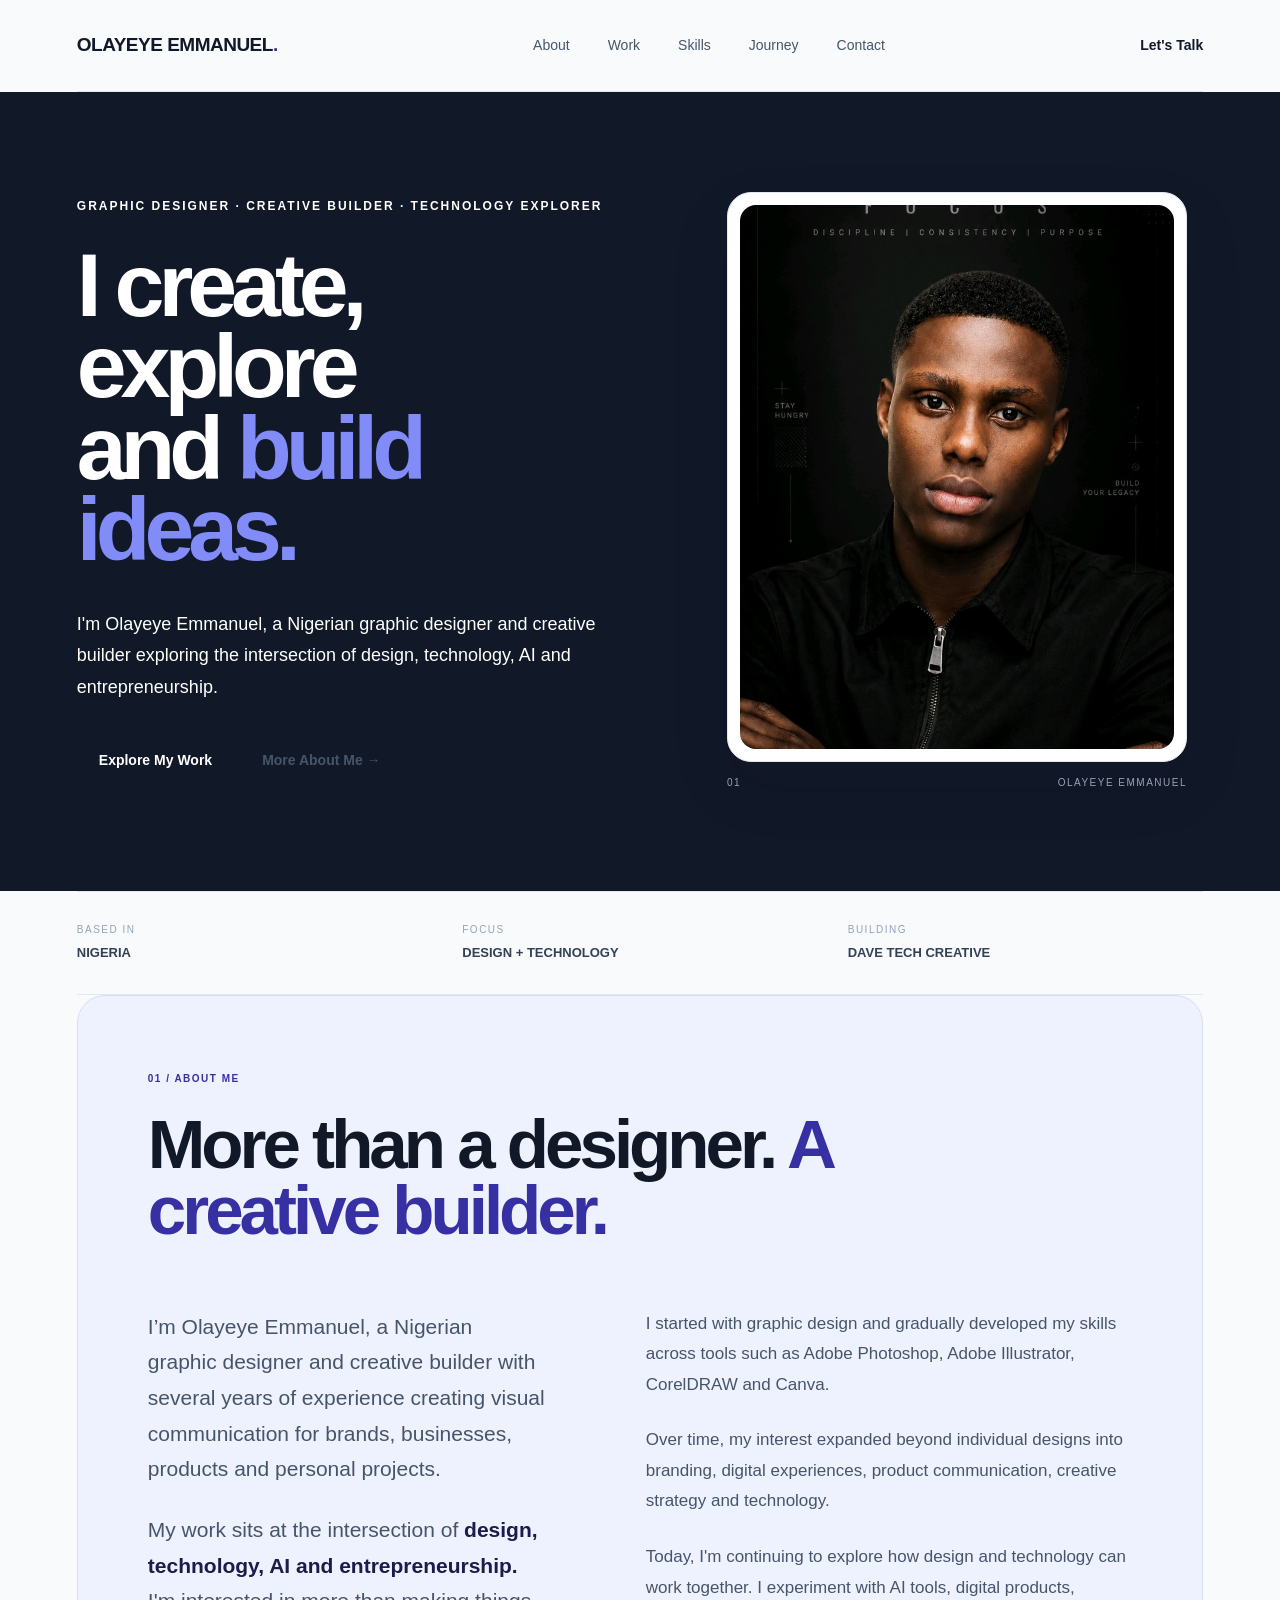
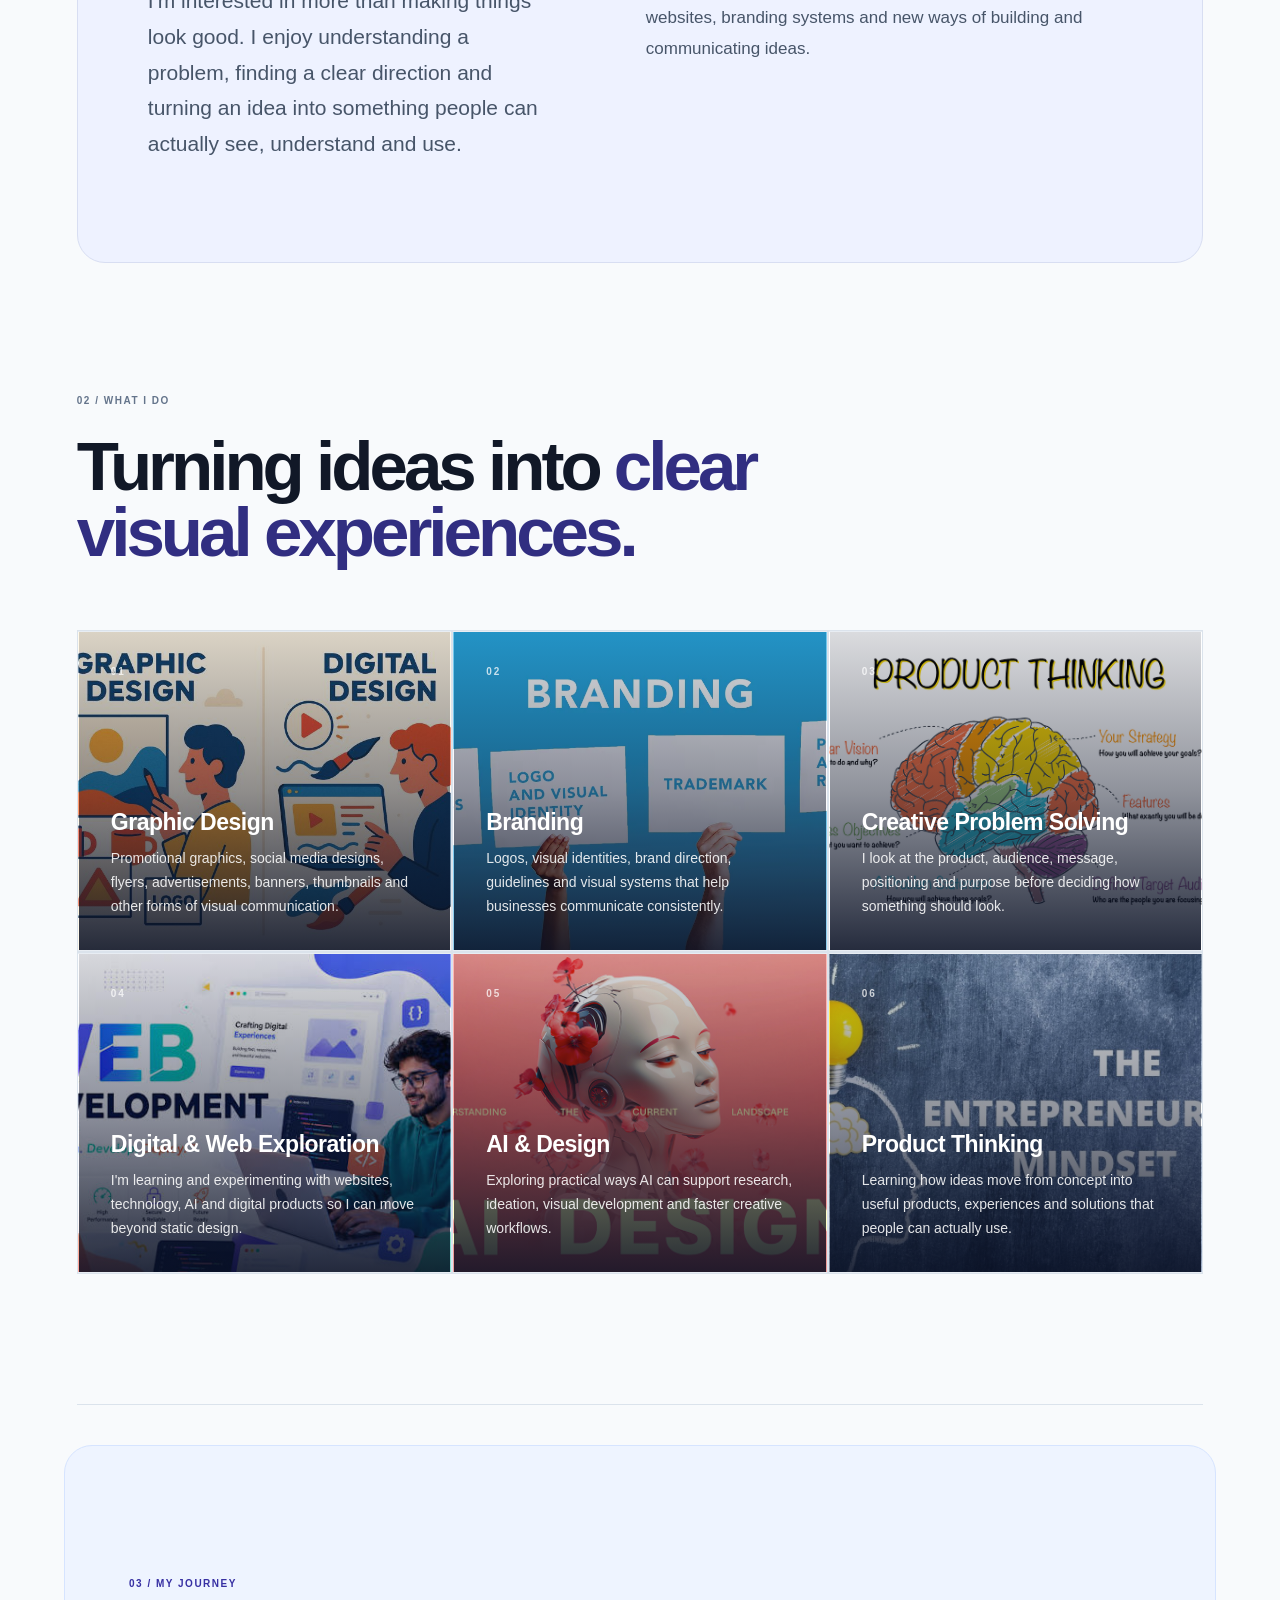
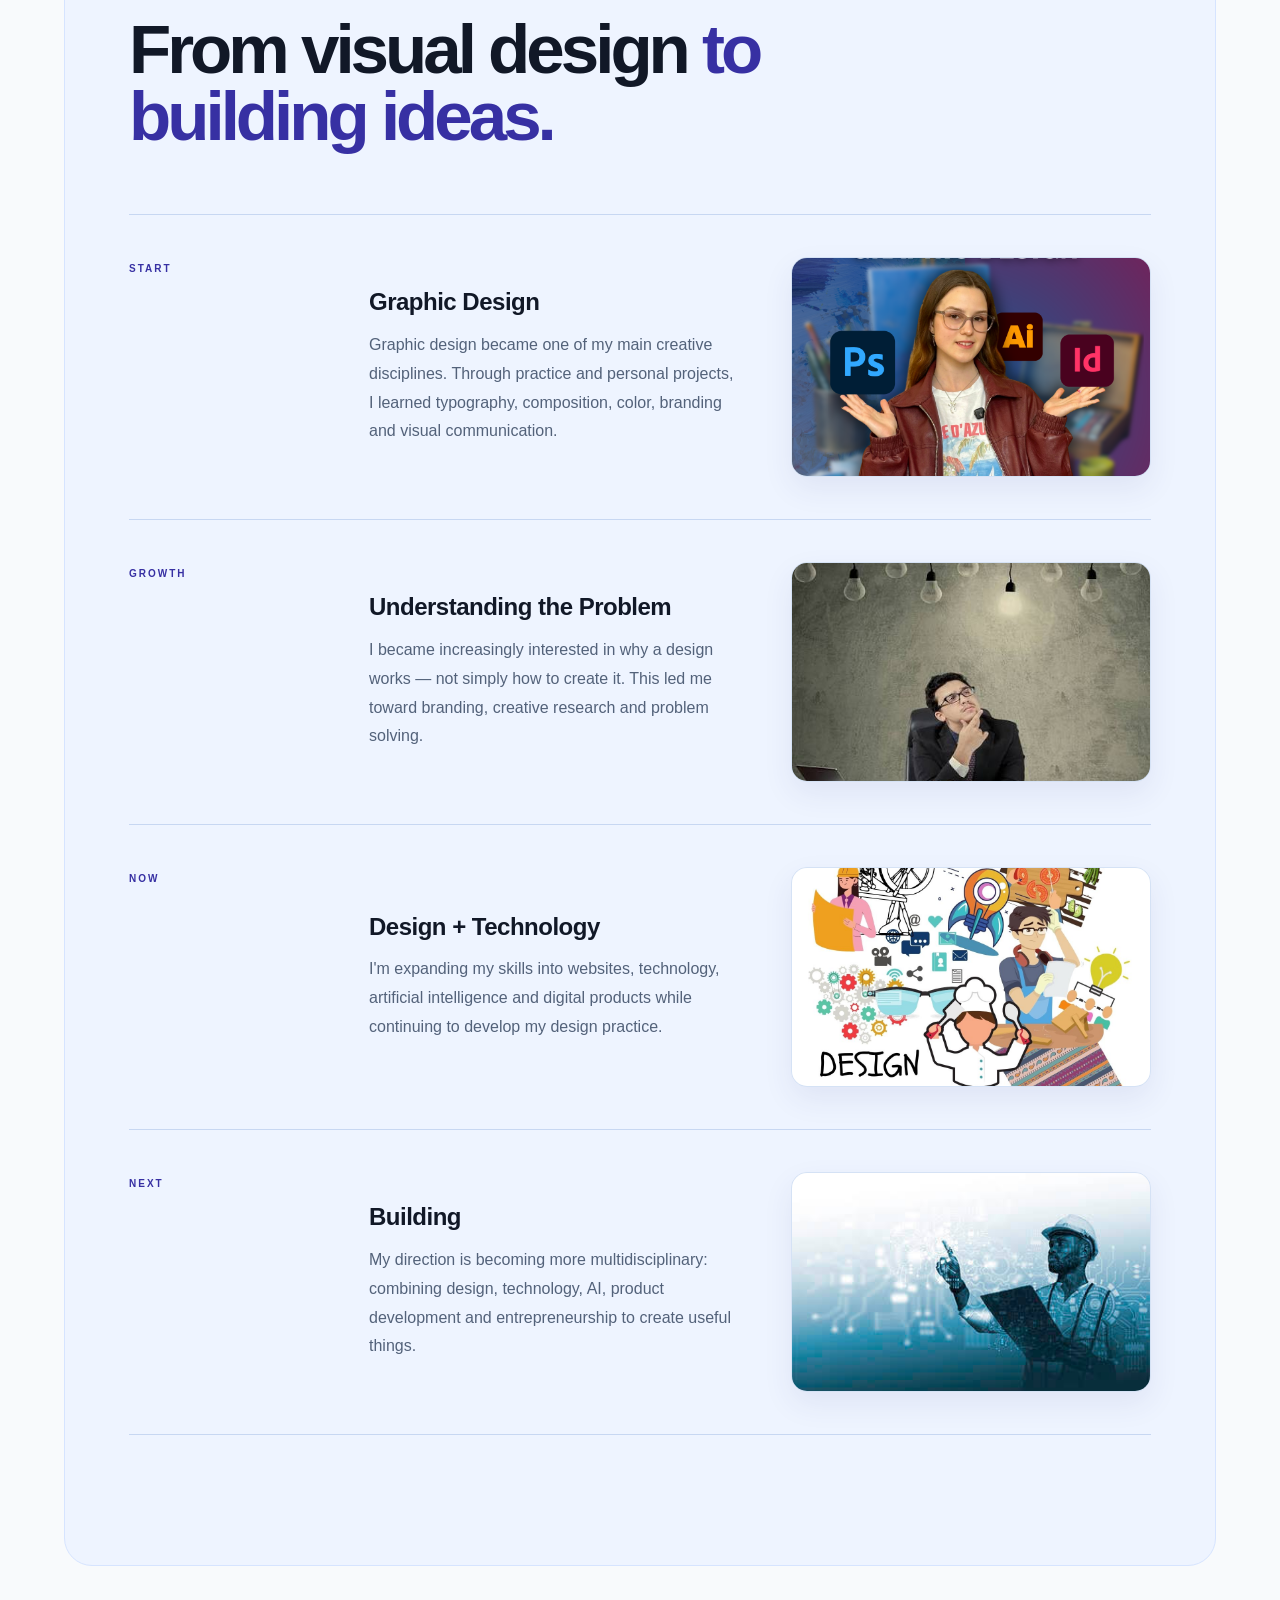
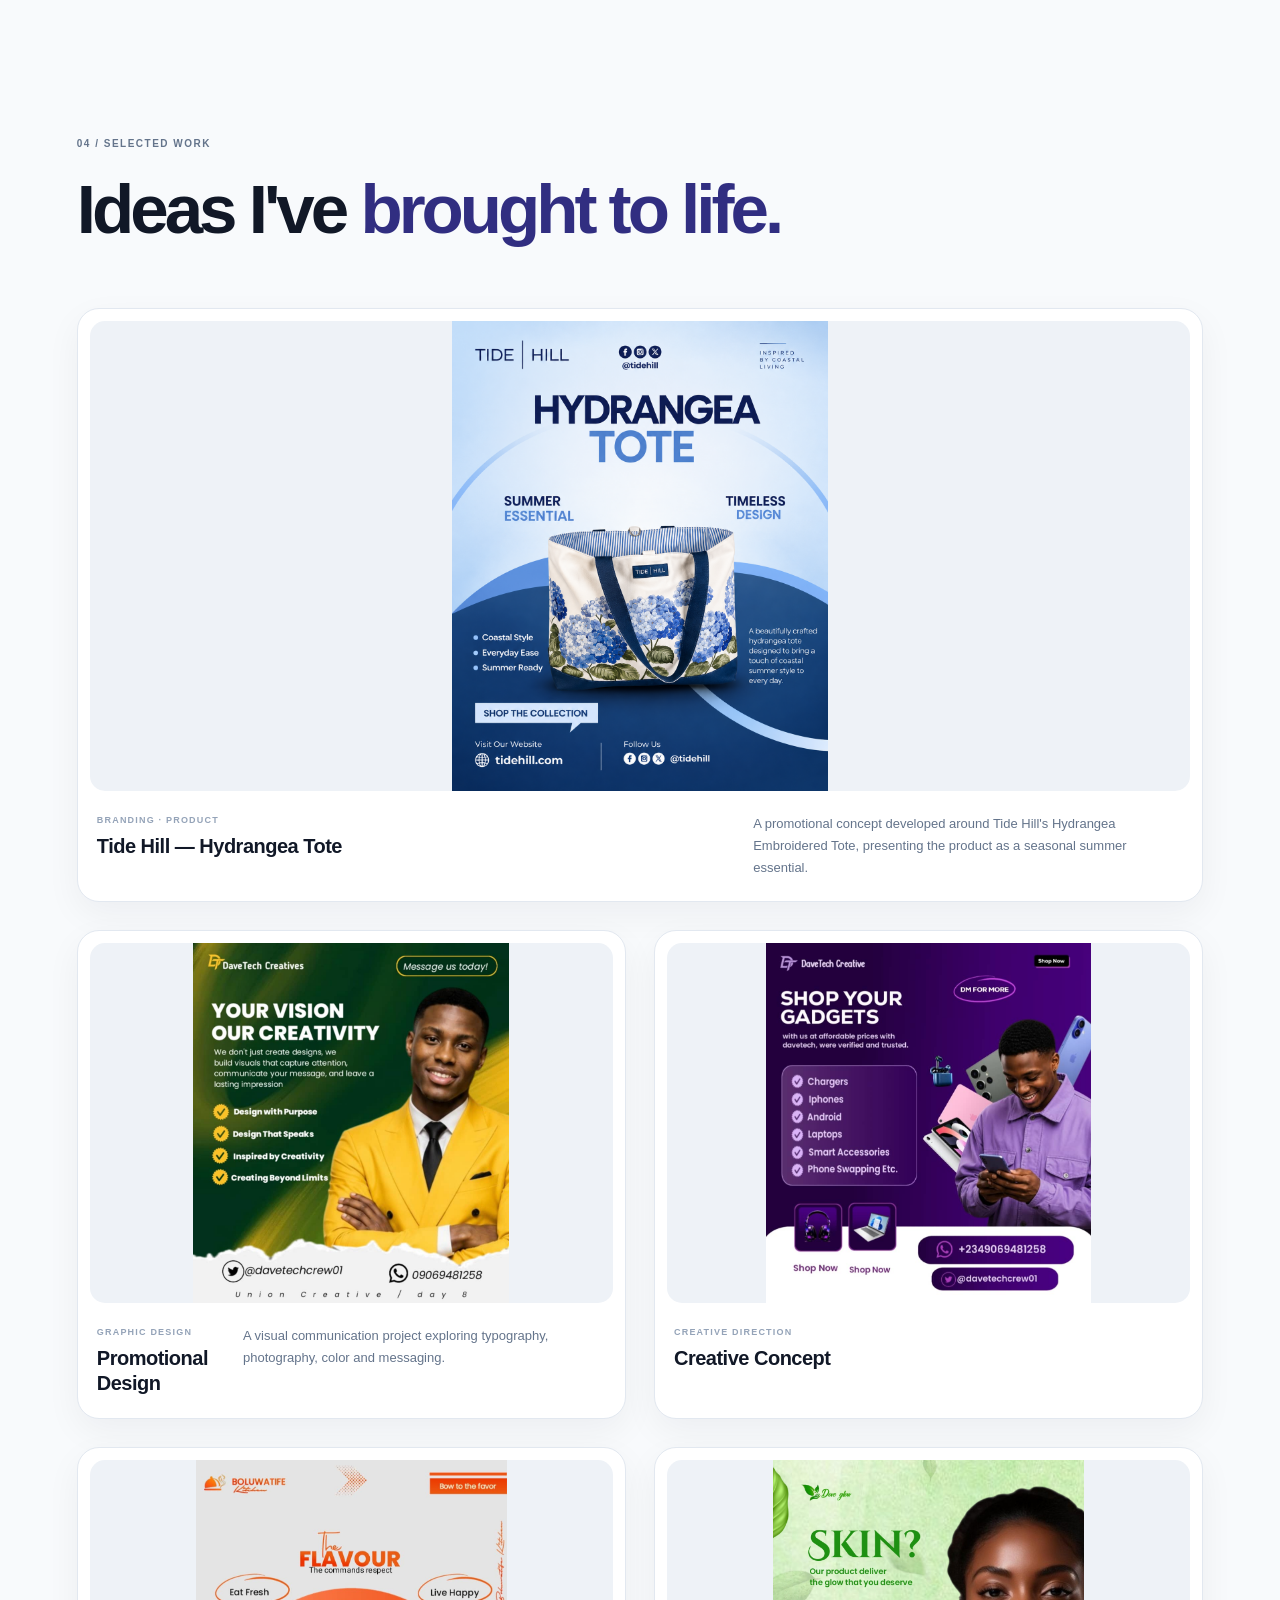
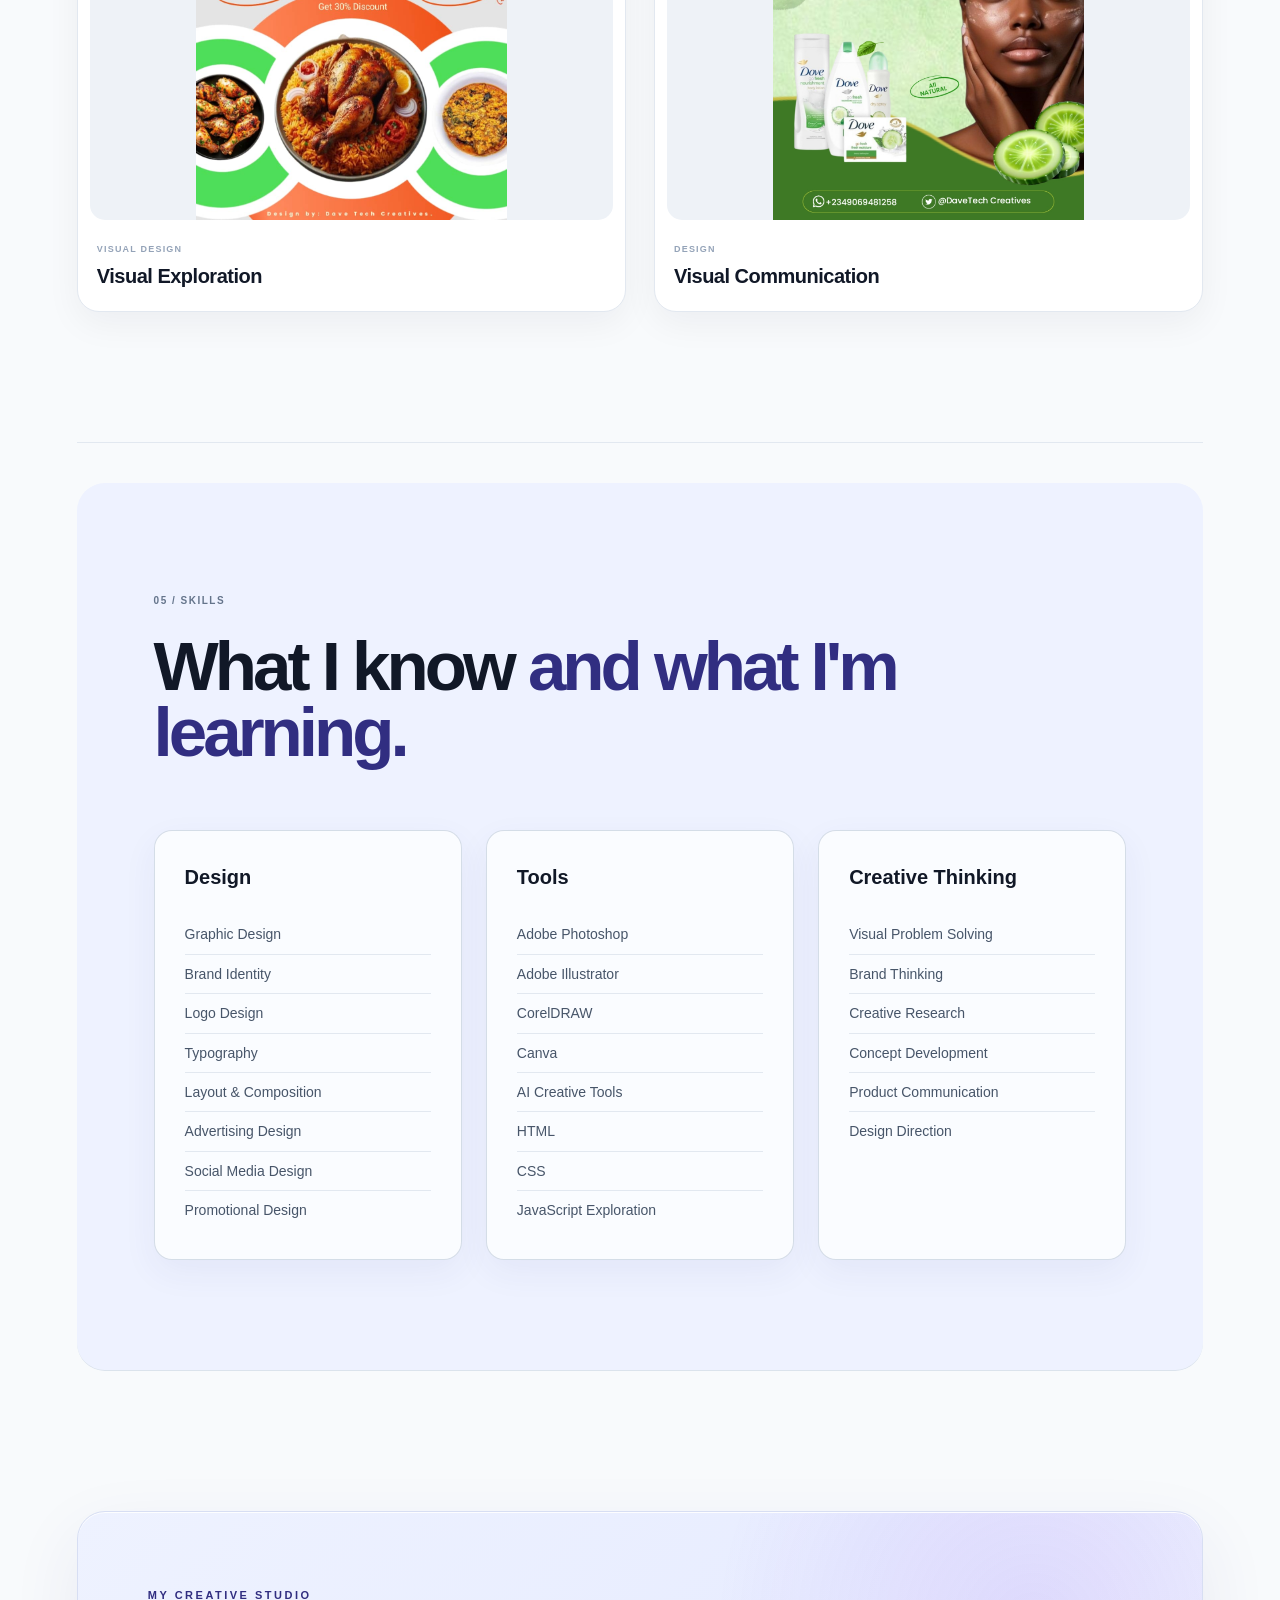
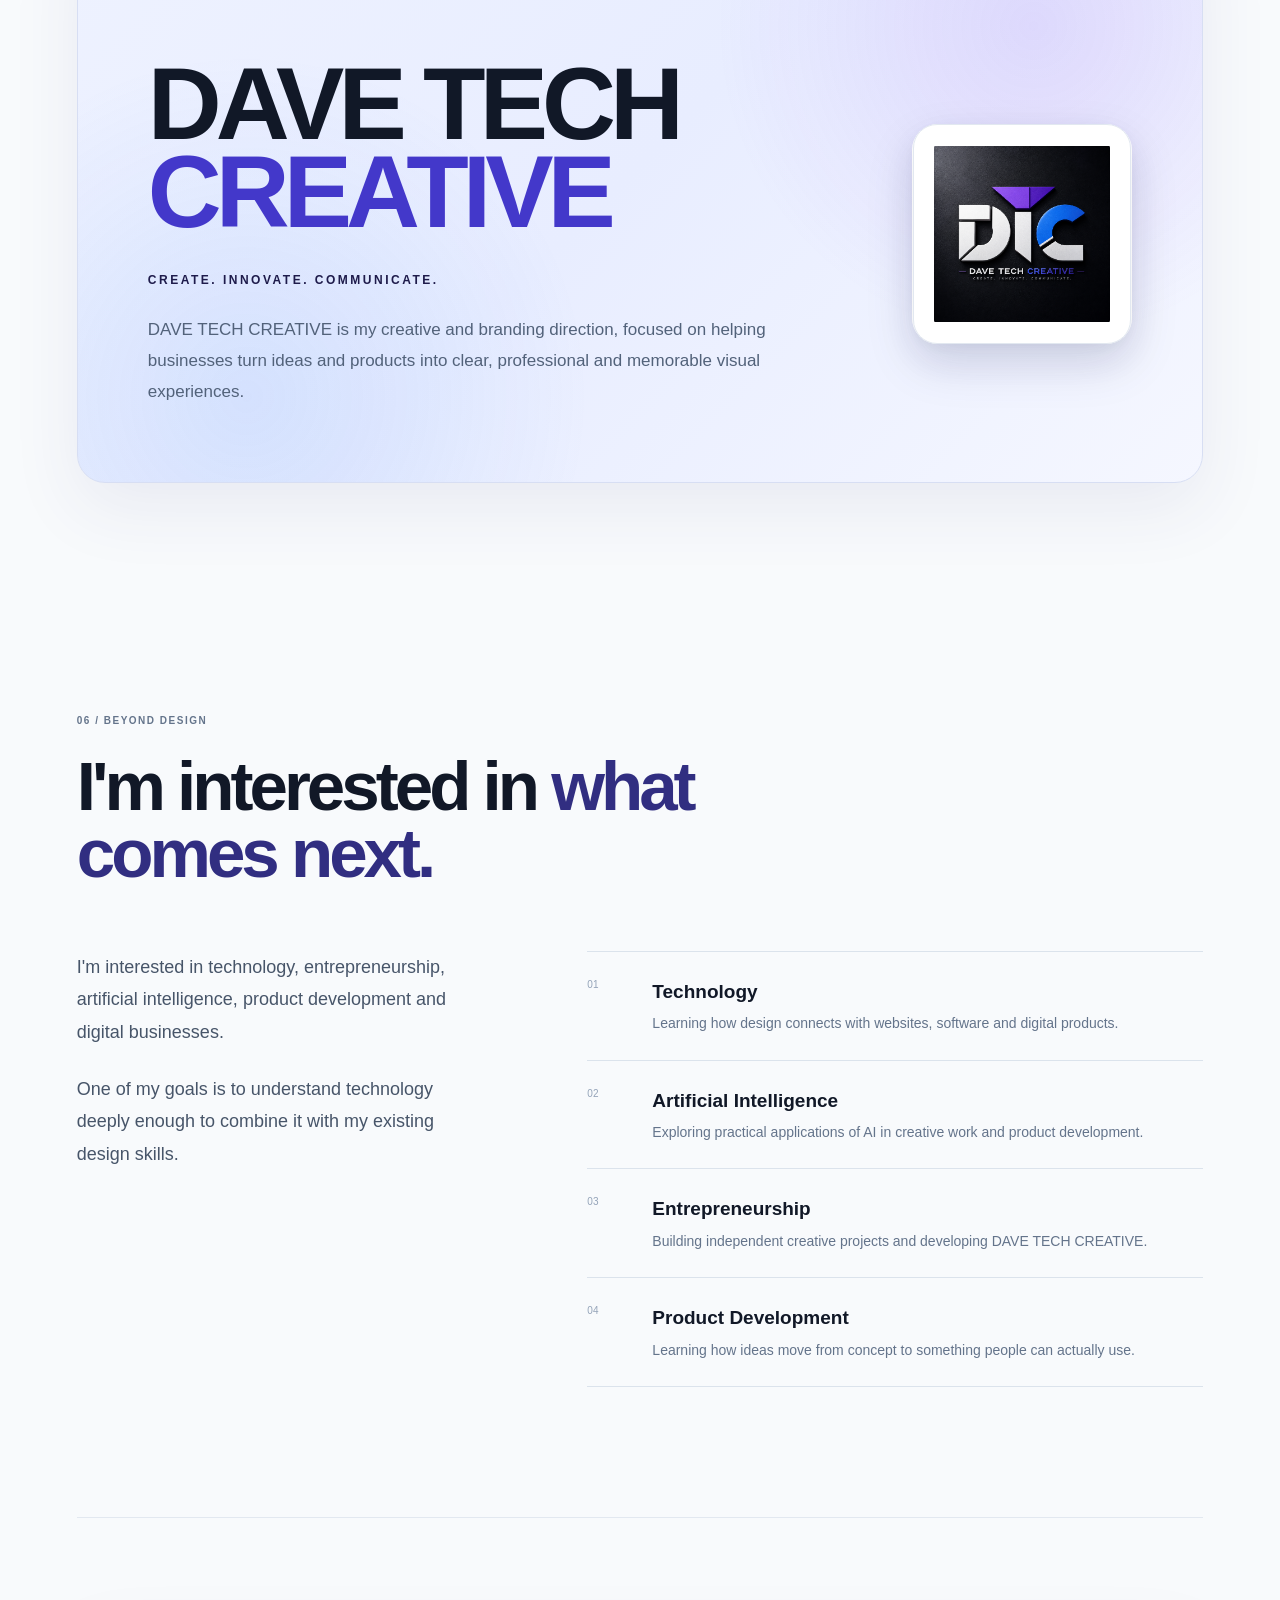
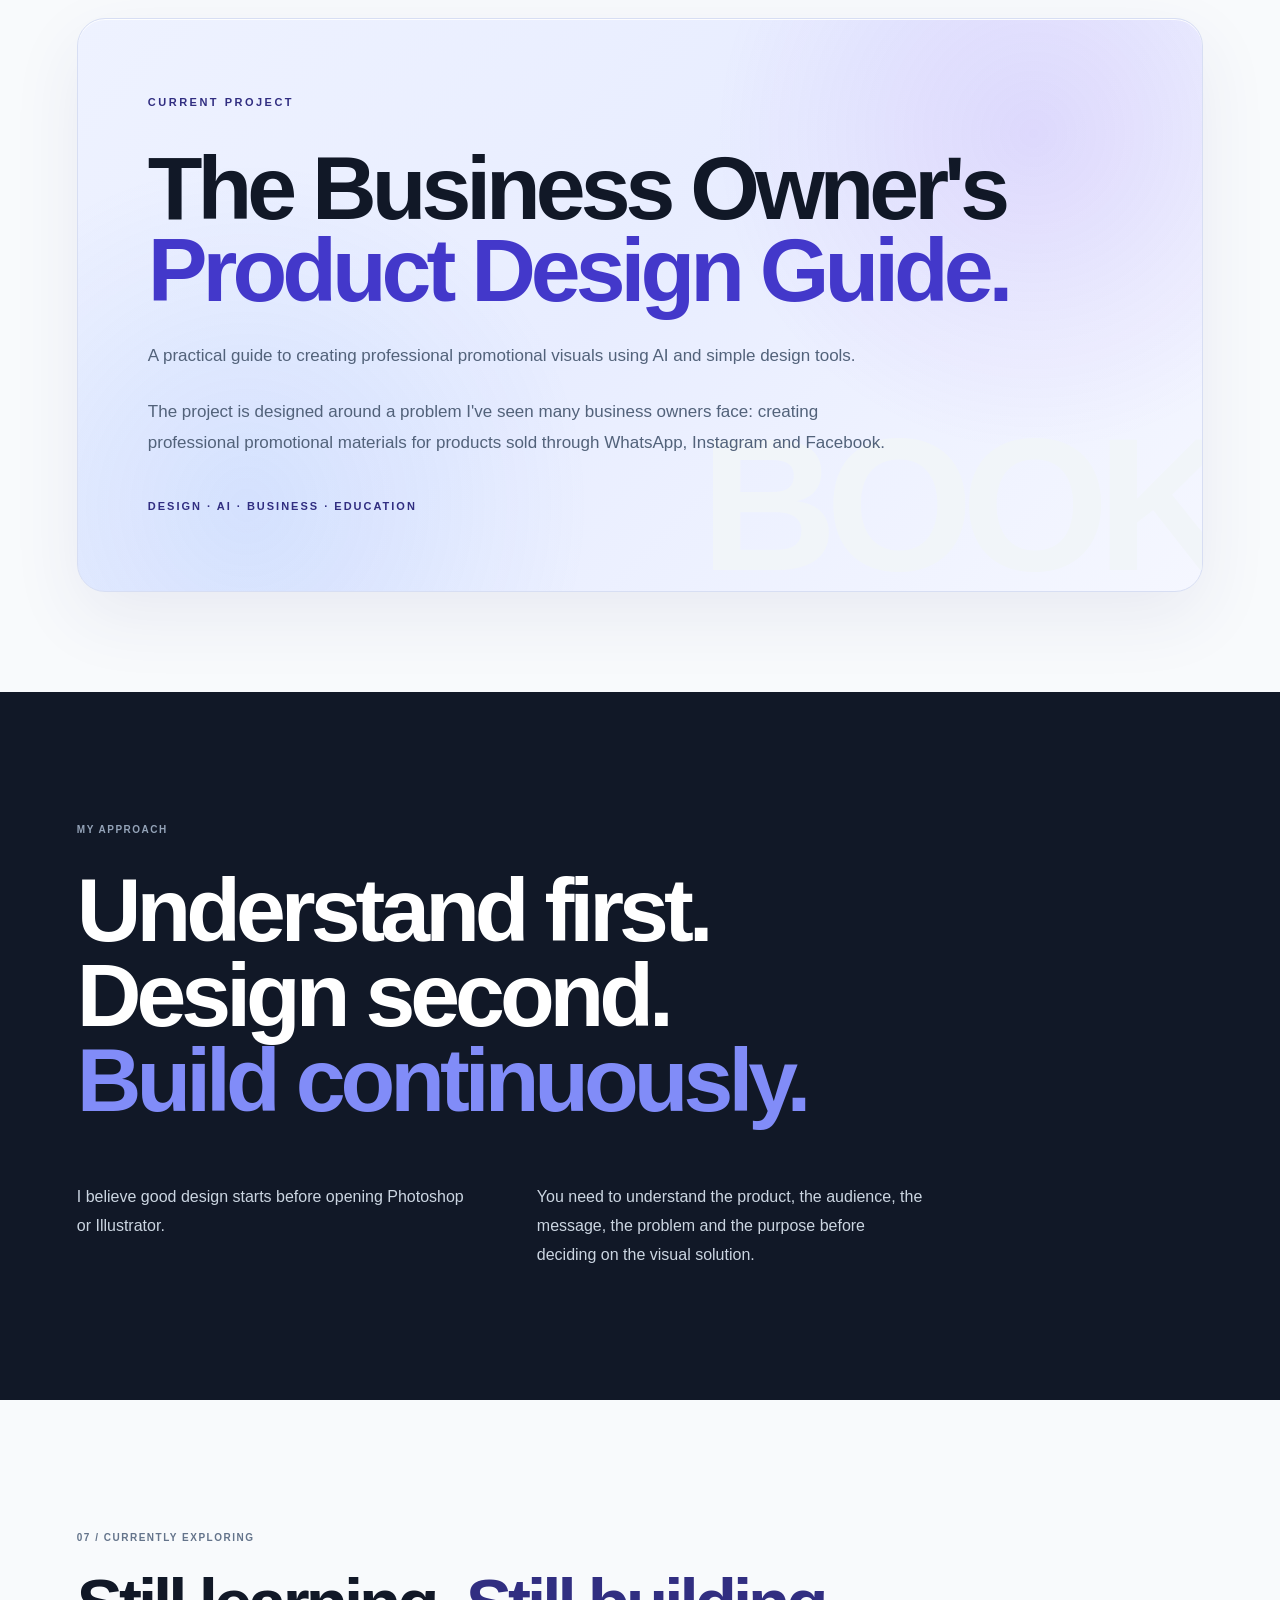
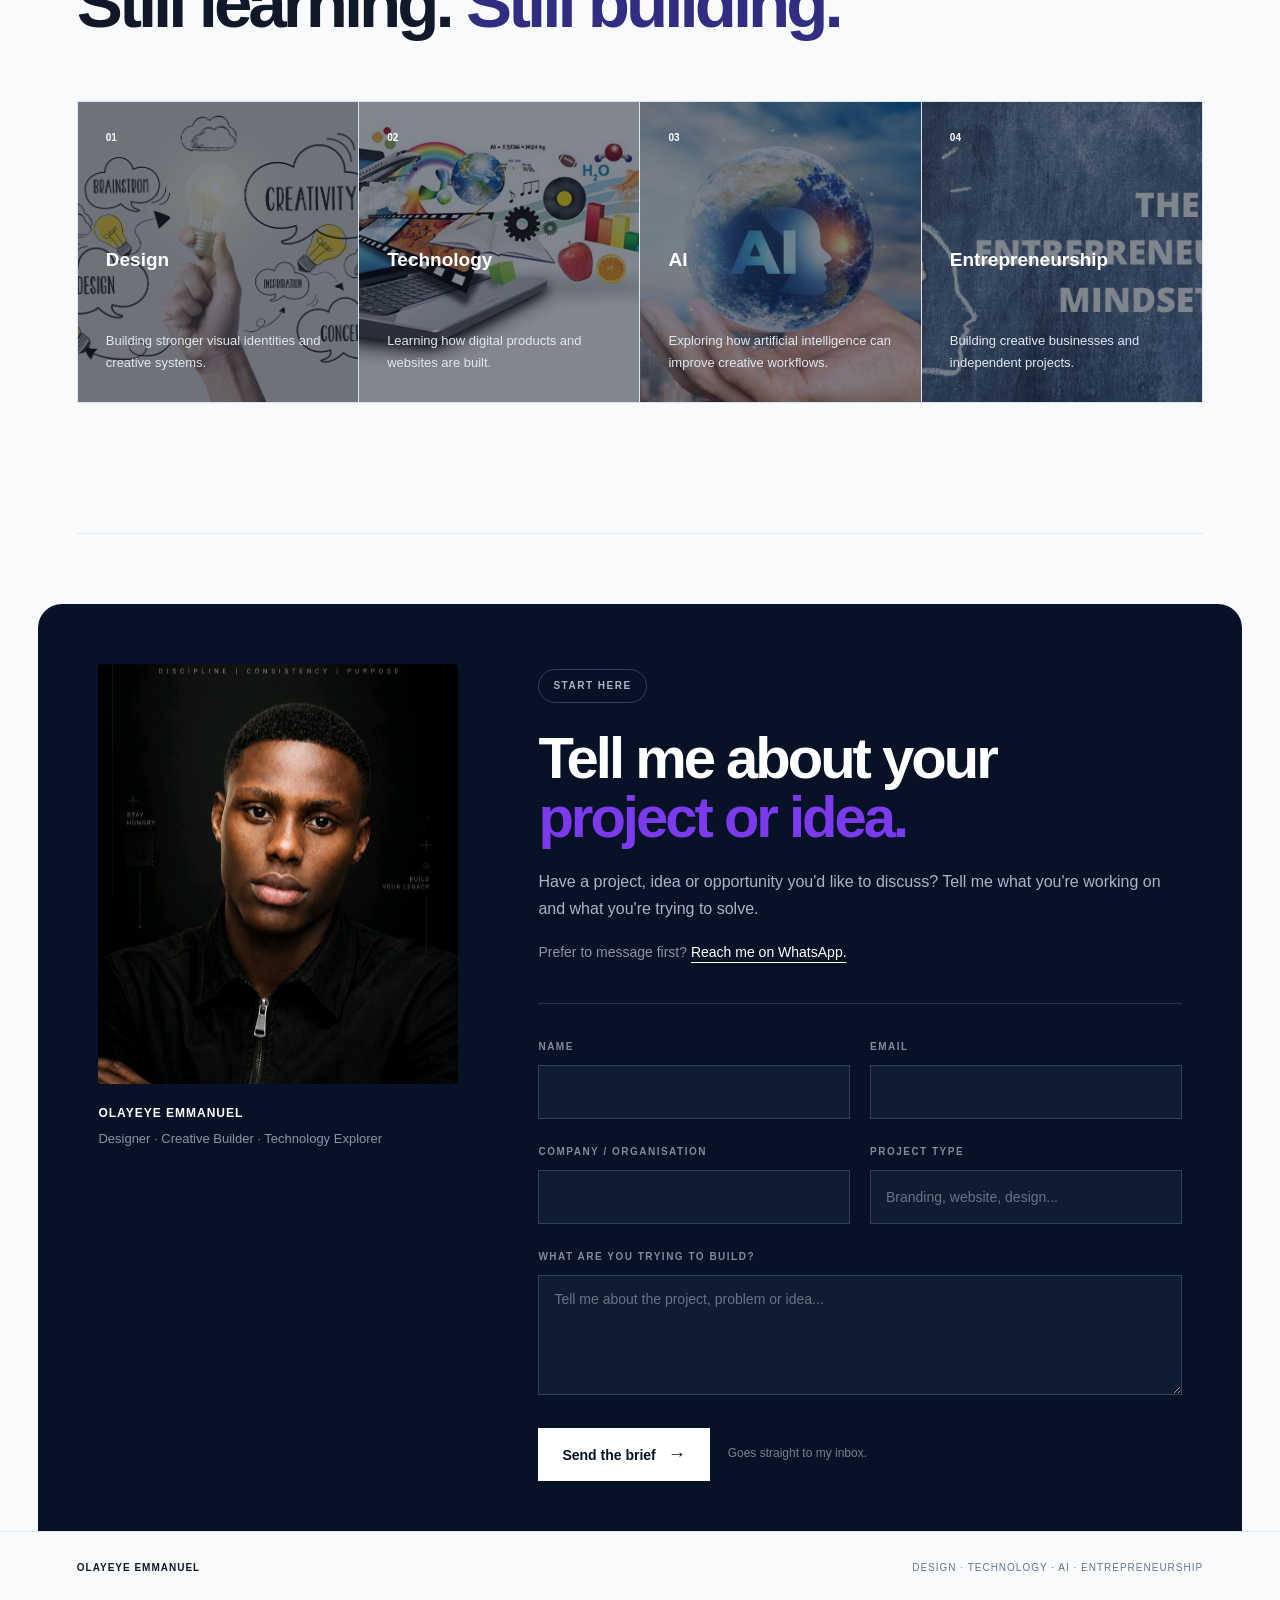
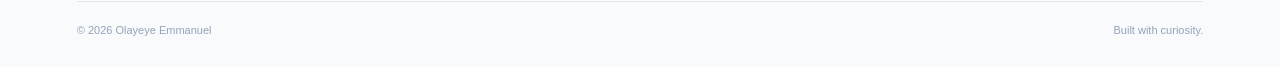
==== index.html @ 60c4f0b6 "Initial website" ====
<!DOCTYPE html>
<html lang="en">
<head>
    <meta charset="UTF-8">
    <meta name="viewport" content="width=device-width, initial-scale=1.0">

    <title>Olayeye Emmanuel — Designer, Creative Builder & Technology Explorer</title>

    <meta name="description" content="Olayeye Emmanuel is a Nigerian graphic designer and creative builder exploring design, technology, AI, entrepreneurship and product development.">

    <link rel="stylesheet" href="style.css">
</head>

<body>

    <!-- ================= NAVIGATION ================= -->

    <header class="navbar">
        <div class="nav-container">

            <a href="#home" class="logo">
                OLAYEYE EMMANUEL<span>.</span>
            </a>

            <nav>
                <a href="#about">About</a>
                <a href="#work">Work</a>
                <a href="#skills">Skills</a>
                <a href="#journey">Journey</a>
                <a href="#contact">Contact</a>
            </nav>

            <a href="#contact" class="nav-button">
                Let's Talk
            </a>

        </div>
    </header>


    <!-- ================= HERO ================= -->

    <main>

        <section class="hero" id="home">

            <div class="hero-content">

                <p class="eyebrow">
                    GRAPHIC DESIGNER · CREATIVE BUILDER · TECHNOLOGY EXPLORER
                </p>

                <h1>
                    I create, explore<br>
                    and <span>build ideas.</span>
                </h1>

                <p class="hero-text">
                    I'm Olayeye Emmanuel, a Nigerian graphic designer and
                    creative builder exploring the intersection of design,
                    technology, AI and entrepreneurship.
                </p>

                <div class="hero-actions">
                    <a href="#work" class="primary-button">
                        Explore My Work
                    </a>

                    <a href="#about" class="text-button">
                        More About Me →
                    </a>
                </div>

            </div>


            <div class="hero-image">

                <div class="image-frame">
                    <img
                        src="images/Olayeye Emmanuel.jpg"
                        alt="Olayeye Emmanuel"
                    >
                </div>

                <div class="image-caption">
                    <span>01</span>
                    <span>OLAYEYE EMMANUEL</span>
                </div>

            </div>

        </section>


        <!-- ================= INTRO STRIP ================= -->

        <section class="intro-strip">

            <div>
                <span>BASED IN</span>
                <strong>NIGERIA</strong>
            </div>

            <div>
                <span>FOCUS</span>
                <strong>DESIGN + TECHNOLOGY</strong>
            </div>

            <div>
                <span>BUILDING</span>
                <strong>DAVE TECH CREATIVE</strong>
            </div>

        </section>


        <!-- ================= ABOUT ================= -->

        <section class="section about" id="about">

            <div class="section-heading">

                <p class="section-number">01 / ABOUT ME</p>

                <h2>
                    More than a designer.
                    <span>A creative builder.</span>
                </h2>

            </div>


            <div class="about-grid">

                <div class="about-lead">

                    <p>
                        I’m Olayeye Emmanuel, a Nigerian graphic designer
                        and creative builder with several years of experience
                        creating visual communication for brands, businesses,
                        products and personal projects.
                    </p>

                    <p>
                        My work sits at the intersection of
                        <strong>design, technology, AI and entrepreneurship.</strong>
                        I'm interested in more than making things look good.
                        I enjoy understanding a problem, finding a clear
                        direction and turning an idea into something people
                        can actually see, understand and use.
                    </p>

                </div>


                <div class="about-text">

                    <p>
                        I started with graphic design and gradually developed
                        my skills across tools such as Adobe Photoshop,
                        Adobe Illustrator, CorelDRAW and Canva.
                    </p>

                    <p>
                        Over time, my interest expanded beyond individual
                        designs into branding, digital experiences, product
                        communication, creative strategy and technology.
                    </p>

                    <p>
                        Today, I'm continuing to explore how design and
                        technology can work together. I experiment with AI
                        tools, digital products, websites, branding systems
                        and new ways of building and communicating ideas.
                    </p>

                </div>

            </div>

        </section>


<!-- ================= WHAT I DO ================= -->

<section class="section services">

    <div class="section-heading">

        <p class="section-number">02 / WHAT I DO</p>

        <h2>
            Turning ideas into
            <span>clear visual experiences.</span>
        </h2>

    </div>


    <div class="service-grid">

        <!-- 01 -->
        <div class="service-card" style="background-image: url('images/graphic design.png');">

            <div class="service-overlay"></div>

            <div class="service-content">

                <span class="service-number">01</span>

                <h3>Graphic Design</h3>

                <p>
                    Promotional graphics, social media designs, flyers,
                    advertisements, banners, thumbnails and other forms
                    of visual communication.
                </p>

            </div>

        </div>


        <!-- 02 -->
        <div class="service-card" style="background-image: url('images/branding.png');">

            <div class="service-overlay"></div>

            <div class="service-content">

                <span class="service-number">02</span>

                <h3>Branding</h3>

                <p>
                    Logos, visual identities, brand direction, guidelines
                    and visual systems that help businesses communicate
                    consistently.
                </p>

            </div>

        </div>


        <!-- 03 -->
        <div class="service-card" style="background-image: url('images/Product Thinking.png');">

            <div class="service-overlay"></div>

            <div class="service-content">

                <span class="service-number">03</span>

                <h3>Creative Problem Solving</h3>

                <p>
                    I look at the product, audience, message, positioning
                    and purpose before deciding how something should look.
                </p>

            </div>

        </div>


        <!-- 04 -->
        <div class="service-card" style="background-image: url('images/Digital & Web Exploration.png');">

            <div class="service-overlay"></div>

            <div class="service-content">

                <span class="service-number">04</span>

                <h3>Digital &amp; Web Exploration</h3>

                <p>
                    I'm learning and experimenting with websites,
                    technology, AI and digital products so I can move
                    beyond static design.
                </p>

            </div>

        </div>


        <!-- 05 -->
        <div class="service-card" style="background-image: url('images/AI & Design.jpg');">

            <div class="service-overlay"></div>

            <div class="service-content">

                <span class="service-number">05</span>

                <h3>AI &amp; Design</h3>

                <p>
                    Exploring practical ways AI can support research,
                    ideation, visual development and faster creative
                    workflows.
                </p>

            </div>

        </div>


        <!-- 06 -->
        <div class="service-card" style="background-image: url('images/entrepreneurship.png');">

            <div class="service-overlay"></div>

            <div class="service-content">

                <span class="service-number">06</span>

                <h3>Product Thinking</h3>

                <p>
                    Learning how ideas move from concept into useful
                    products, experiences and solutions that people can
                    actually use.
                </p>

            </div>

        </div>

    </div>

</section>


<!-- ================= JOURNEY ================= -->

<section class="section journey" id="journey">

    <div class="section-heading">

        <p class="section-number">03 / MY JOURNEY</p>

        <h2>
            From visual design
            <span>to building ideas.</span>
        </h2>

    </div>


    <div class="timeline">

        <!-- START -->

        <div class="timeline-item">

            <div class="timeline-year">
                START
            </div>

            <div class="timeline-content">

                <div class="timeline-text">

                    <h3>Graphic Design</h3>

                    <p>
                        Graphic design became one of my main creative
                        disciplines. Through practice and personal
                        projects, I learned typography, composition,
                        color, branding and visual communication.
                    </p>

                </div>

                <div class="timeline-image">

                    <img
                        src="images/Graphic Design.jpg"
                        alt="Graphic Design"
                    >

                </div>

            </div>

        </div>


        <!-- GROWTH -->

        <div class="timeline-item">

            <div class="timeline-year">
                GROWTH
            </div>

            <div class="timeline-content">

                <div class="timeline-text">

                    <h3>Understanding the Problem</h3>

                    <p>
                        I became increasingly interested in why a design
                        works — not simply how to create it. This led
                        me toward branding, creative research and
                        problem solving.
                    </p>

                </div>

                <div class="timeline-image">

                    <img
                        src="images/Understanding the Problem.png"
                        alt="Understanding the Problem"
                    >

                </div>

            </div>

        </div>


        <!-- NOW -->

        <div class="timeline-item">

            <div class="timeline-year">
                NOW
            </div>

            <div class="timeline-content">

                <div class="timeline-text">

                    <h3>Design + Technology</h3>

                    <p>
                        I'm expanding my skills into websites,
                        technology, artificial intelligence and
                        digital products while continuing to develop
                        my design practice.
                    </p>

                </div>

                <div class="timeline-image">

                    <img
                        src="images/Design + Technology.jpg"
                        alt="Design and Technology"
                    >

                </div>

            </div>

        </div>


        <!-- NEXT -->

        <div class="timeline-item">

            <div class="timeline-year">
                NEXT
            </div>

            <div class="timeline-content">

                <div class="timeline-text">

                    <h3>Building</h3>

                    <p>
                        My direction is becoming more multidisciplinary:
                        combining design, technology, AI, product
                        development and entrepreneurship to create
                        useful things.
                    </p>

                </div>

                <div class="timeline-image">

                    <img
                        src="images/Building.png"
                        alt="Building"
                    >

                </div>

            </div>

        </div>

    </div>

</section>

        <!-- ================= WORK ================= -->

        <section class="section work" id="work">

            <div class="section-heading">

                <p class="section-number">04 / SELECTED WORK</p>

                <h2>
                    Ideas I've
                    <span>brought to life.</span>
                </h2>

            </div>


            <div class="work-grid">

                <article class="project-card project-large">

                    <div class="project-image">

                        <img
                            src="images/Hydrangea Tote Coastal Collection.png"
                            alt="Tide Hill Hydrangea Tote concept"
                        >

                    </div>

                    <div class="project-info">

                        <div>
                            <span>BRANDING · PRODUCT</span>
                            <h3>Tide Hill — Hydrangea Tote</h3>
                        </div>

                        <p>
                            A promotional concept developed around
                            Tide Hill's Hydrangea Embroidered Tote,
                            presenting the product as a seasonal
                            summer essential.
                        </p>

                    </div>

                </article>


                <article class="project-card">

                    <div class="project-image">

                        <img
                            src="images/My promotional flyer.jpeg"
                            alt="Promotional design"
                        >

                    </div>

                    <div class="project-info">

                        <div>
                            <span>GRAPHIC DESIGN</span>
                            <h3>Promotional Design</h3>
                        </div>

                        <p>
                            A visual communication project exploring
                            typography, photography, color and messaging.
                        </p>

                    </div>

                </article>


                <article class="project-card">

                    <div class="project-image">

                        <img
                            src="images/project-1.jpeg"
                            alt="Creative design project"
                        >

                    </div>

                    <div class="project-info">

                        <div>
                            <span>CREATIVE DIRECTION</span>
                            <h3>Creative Concept</h3>
                        </div>

                    </div>

                </article>


                <article class="project-card">

                    <div class="project-image">

                        <img
                            src="images/project-2.jpeg"
                            alt="Design project"
                        >

                    </div>

                    <div class="project-info">

                        <div>
                            <span>VISUAL DESIGN</span>
                            <h3>Visual Exploration</h3>
                        </div>

                    </div>

                </article>


                <article class="project-card">

                    <div class="project-image">

                        <img
                            src="images/project-3.jpeg"
                            alt="Design project"
                        >

                    </div>

                    <div class="project-info">

                        <div>
                            <span>DESIGN</span>
                            <h3>Visual Communication</h3>
                        </div>

                    </div>

                </article>

            </div>

        </section>


        <!-- ================= SKILLS ================= -->

        <section class="section skills" id="skills">

            <div class="section-heading">

                <p class="section-number">05 / SKILLS</p>

                <h2>
                    What I know
                    <span>and what I'm learning.</span>
                </h2>

            </div>


            <div class="skills-layout">

                <div class="skill-group">

                    <h3>Design</h3>

                    <ul>
                        <li>Graphic Design</li>
                        <li>Brand Identity</li>
                        <li>Logo Design</li>
                        <li>Typography</li>
                        <li>Layout & Composition</li>
                        <li>Advertising Design</li>
                        <li>Social Media Design</li>
                        <li>Promotional Design</li>
                    </ul>

                </div>


                <div class="skill-group">

                    <h3>Tools</h3>

                    <ul>
                        <li>Adobe Photoshop</li>
                        <li>Adobe Illustrator</li>
                        <li>CorelDRAW</li>
                        <li>Canva</li>
                        <li>AI Creative Tools</li>
                        <li>HTML</li>
                        <li>CSS</li>
                        <li>JavaScript Exploration</li>
                    </ul>

                </div>


                <div class="skill-group">

                    <h3>Creative Thinking</h3>

                    <ul>
                        <li>Visual Problem Solving</li>
                        <li>Brand Thinking</li>
                        <li>Creative Research</li>
                        <li>Concept Development</li>
                        <li>Product Communication</li>
                        <li>Design Direction</li>
                    </ul>

                </div>

            </div>

        </section>


        <!-- ================= DTC ================= -->

        <section class="section dtc">

    <div class="dtc-inner">

        <div class="dtc-label">
            MY CREATIVE STUDIO
        </div>

        <div class="dtc-brand-row">

            <div class="dtc-brand-text">

                <h2>
                    DAVE TECH<br>
                    <span>CREATIVE</span>
                </h2>

                <p class="dtc-tagline">
                    CREATE. INNOVATE. COMMUNICATE.
                </p>

                <p class="dtc-description">
                    DAVE TECH CREATIVE is my creative and branding
                    direction, focused on helping businesses turn
                    ideas and products into clear, professional and
                    memorable visual experiences.
                </p>

            </div>

            <div class="dtc-logo-area">
                <img
                    src="images/DTC Logo.png"
                    alt="DAVE TECH CREATIVE logo"
                    class="dtc-logo"
                >
            </div>

        </div>

        </section>


        <!-- ================= BEYOND DESIGN ================= -->

        <section class="section beyond">

            <div class="section-heading">

                <p class="section-number">06 / BEYOND DESIGN</p>

                <h2>
                    I'm interested in
                    <span>what comes next.</span>
                </h2>

            </div>


            <div class="beyond-grid">

                <div class="beyond-intro">

                    <p>
                        I'm interested in technology, entrepreneurship,
                        artificial intelligence, product development
                        and digital businesses.
                    </p>

                    <p>
                        One of my goals is to understand technology deeply
                        enough to combine it with my existing design skills.
                    </p>

                </div>


                <div class="beyond-list">

                    <div>
                        <span>01</span>
                        <strong>Technology</strong>
                        <p>
                            Learning how design connects with websites,
                            software and digital products.
                        </p>
                    </div>

                    <div>
                        <span>02</span>
                        <strong>Artificial Intelligence</strong>
                        <p>
                            Exploring practical applications of AI
                            in creative work and product development.
                        </p>
                    </div>

                    <div>
                        <span>03</span>
                        <strong>Entrepreneurship</strong>
                        <p>
                            Building independent creative projects
                            and developing DAVE TECH CREATIVE.
                        </p>
                    </div>

                    <div>
                        <span>04</span>
                        <strong>Product Development</strong>
                        <p>
                            Learning how ideas move from concept
                            to something people can actually use.
                        </p>
                    </div>

                </div>

            </div>

        </section>


        <!-- ================= GUIDE ================= -->

        <section class="section guide">

            <div class="guide-card">

                <div class="guide-label">
                    CURRENT PROJECT
                </div>

                <h2>
                    The Business Owner's
                    <span>Product Design Guide.</span>
                </h2>

                <p>
                    A practical guide to creating professional
                    promotional visuals using AI and simple design tools.
                </p>

                <p>
                    The project is designed around a problem I've seen
                    many business owners face: creating professional
                    promotional materials for products sold through
                    WhatsApp, Instagram and Facebook.
                </p>

                <div class="guide-footer">
                    DESIGN · AI · BUSINESS · EDUCATION
                </div>

            </div>

        </section>


        <!-- ================= PHILOSOPHY ================= -->

        <section class="philosophy">

            <div class="philosophy-inner">

                <p>MY APPROACH</p>

                <h2>
                    Understand first.<br>
                    Design second.<br>
                    <span>Build continuously.</span>
                </h2>

                <div class="philosophy-text">

                    <p>
                        I believe good design starts before opening
                        Photoshop or Illustrator.
                    </p>

                    <p>
                        You need to understand the product, the audience,
                        the message, the problem and the purpose before
                        deciding on the visual solution.
                    </p>

                </div>

            </div>

        </section>


        <!-- ================= EXPLORING ================= -->

        <section class="section exploring">

            <div class="section-heading">

                <p class="section-number">07 / CURRENTLY EXPLORING</p>

                <h2>
                    Still learning.
                    <span>Still building.</span>
                </h2>

            </div>


            <div class="explore-grid">

                <div>
                    <span>01</span>
                    <h3>Design</h3>
                    <p>
                        Building stronger visual identities and
                        creative systems.
                    </p>
                </div>

                <div>
                    <span>02</span>
                    <h3>Technology</h3>
                    <p>
                        Learning how digital products and websites
                        are built.
                    </p>
                </div>

                <div>
                    <span>03</span>
                    <h3>AI</h3>
                    <p>
                        Exploring how artificial intelligence can
                        improve creative workflows.
                    </p>
                </div>

                <div>
                    <span>04</span>
                    <h3>Entrepreneurship</h3>
                    <p>
                        Building creative businesses and independent
                        projects.
                    </p>
                </div>

            </div>

        </section>


<!-- ================= CONTACT ================= -->

<section class="contact" id="contact">

    <div class="contact-inner">

        <!-- LEFT SIDE -->

        <div class="contact-profile">

            <div class="contact-photo">

                <img
                    src="images/Olayeye Emmanuel.jpg"
                    alt="Olayeye Emmanuel"
                >

            </div>

            <div class="contact-caption">

                <span>OLAYEYE EMMANUEL</span>

                <p>
                    Designer · Creative Builder · Technology Explorer
                </p>

            </div>

        </div>


        <!-- RIGHT SIDE -->

        <div class="contact-content">

            <div class="contact-label">
                START HERE
            </div>

            <h2>
                Tell me about your
                <span>project or idea.</span>
            </h2>

            <p class="contact-intro">
                Have a project, idea or opportunity you'd like
                to discuss? Tell me what you're working on and
                what you're trying to solve.
            </p>

            <p class="contact-message">
                Prefer to message first?
                <a href="https://wa.me/2347033969456" target="_blank">
                    Reach me on WhatsApp.
                </a>
            </p>


            <!-- CONTACT FORM -->

            <form class="contact-form"
                  action="mailto:olayeyeemmauel64@gmail.com"
                  method="post"
                  enctype="text/plain">

                <div class="form-row">

                    <div class="form-group">

                        <label for="name">
                            NAME
                        </label>

                        <input
                            type="text"
                            id="name"
                            name="Name"
                            required
                        >

                    </div>


                    <div class="form-group">

                        <label for="email">
                            EMAIL
                        </label>

                        <input
                            type="email"
                            id="email"
                            name="Email"
                            required
                        >

                    </div>

                </div>


                <div class="form-row">

                    <div class="form-group">

                        <label for="company">
                            COMPANY / ORGANISATION
                        </label>

                        <input
                            type="text"
                            id="company"
                            name="Company"
                        >

                    </div>


                    <div class="form-group">

                        <label for="project">
                            PROJECT TYPE
                        </label>

                        <input
                            type="text"
                            id="project"
                            name="Project Type"
                            placeholder="Branding, website, design..."
                        >

                    </div>

                </div>


                <div class="form-group form-message">

                    <label for="message">
                        WHAT ARE YOU TRYING TO BUILD?
                    </label>

                    <textarea
                        id="message"
                        name="Message"
                        rows="5"
                        placeholder="Tell me about the project, problem or idea..."
                        required
                    ></textarea>

                </div>


                <div class="form-submit">

                    <button type="submit">
                        Send the brief
                        <span>→</span>
                    </button>

                    <p>
                        Goes straight to my inbox.
                    </p>

                </div>

            </form>

        </div>

    </div>

</section>

    </main>


    <!-- ================= FOOTER ================= -->

    <footer>

        <div class="footer-top">

            <div class="footer-name">
                OLAYEYE EMMANUEL
            </div>

            <div>
                DESIGN · TECHNOLOGY · AI · ENTREPRENEURSHIP
            </div>

        </div>

        <div class="footer-bottom">

            <span>© 2026 Olayeye Emmanuel</span>

            <span>Built with curiosity.</span>

        </div>

    </footer>


    <script src="script.js"></script>

</body>
</html>
---- style.css ----
/* =========================================================
   OLAYEYE EMMANUEL
   PERSONAL WEBSITE
   CLEAN LIGHT / PREMIUM / EDITORIAL
========================================================= */

* {
    margin: 0;
    padding: 0;
    box-sizing: border-box;
}

html {
    scroll-behavior: smooth;
}

body {
    font-family: Arial, Helvetica, sans-serif;
    background: #f8fafc;
    color: #111827;
    line-height: 1.6;
    overflow-x: hidden;
}

img {
    display: block;
    max-width: 100%;
}

a {
    color: inherit;
    text-decoration: none;
}

p {
    margin: 0;
}

strong {
    font-weight: 700;
}

/* =========================================================
   GLOBAL CONTAINER
========================================================= */

.nav-container,
section,
.contact-inner,
footer {
    width: min(1180px, 88%);
    margin: 0 auto;
}

/* =========================================================
   NAVIGATION
========================================================= */

.navbar {
    width: 100%;
    background: #f8fafc;
}

.nav-container {
    min-height: 92px;
    display: flex;
    align-items: center;
    justify-content: space-between;
    border-bottom: 1px solid #e2e8f0;
}

.logo {
    font-size: 19px;
    font-weight: 800;
    letter-spacing: -0.5px;
}

.logo span {
    color: #312e81;
}

nav {
    display: flex;
    align-items: center;
    gap: 38px;
}

nav a {
    font-size: 14px;
    color: #475569;
    transition: color 0.25s ease;
}

nav a:hover {
    color: #312e81;
}

.nav-button {
    font-size: 14px;
    font-weight: 700;
    color: #111827;
}

.nav-button:hover {
    color: #312e81;
}

/* =========================================================
   HERO
========================================================= */

.hero {
    width: 100%;
    min-height: 720px;

    display: grid;
    grid-template-columns: 1.05fr 0.95fr;
    align-items: center;
    gap: 90px;

    padding: 100px max(6%, calc((100% - 1180px) / 2));

    background: #111827;
    color: white;
}

.hero-content {
    max-width: 690px;
}

.eyebrow {
    margin-bottom: 28px;
    font-size: 12px;
    font-weight: 700;
    letter-spacing: 2px;
    color: #ffffff;
}

.hero h1 {
    max-width: 720px;
    font-size: clamp(60px, 7vw, 105px);
    line-height: 0.91;
    letter-spacing: -6px;
    font-weight: 800;
    margin-bottom: 38px;
}

.hero h1 span {
    color: #818cf8;
}

.hero-text {
    max-width: 590px;
    font-size: 18px;
    line-height: 1.75;
    color: #ffffff;
}

.hero-actions {
    display: flex;
    align-items: center;
    gap: 28px;
    margin-top: 32px;
}

.primary-button {
    display: inline-flex;
    align-items: center;
    justify-content: center;
    padding: 14px 22px;
    background: #111827;
    color: white;
    border-radius: 999px;
    font-size: 14px;
    font-weight: 700;
    transition: transform 0.25s ease, background 0.25s ease;
}

.primary-button:hover {
    transform: translateY(-3px);
    background: #312e81;
}

.text-button {
    font-size: 14px;
    font-weight: 700;
    color: #475569;
}

.text-button:hover {
    color: #312e81;
}

/* =========================================================
   HERO IMAGE
========================================================= */

.hero-image {
    display: flex;
    flex-direction: column;
    align-items: center;
}

.image-frame {
    width: min(100%, 460px);
    height: 570px;
    padding: 12px;
    background: white;
    border: 1px solid #e2e8f0;
    border-radius: 24px;
    box-shadow: 0 25px 60px rgba(15, 23, 42, 0.10);
}

.image-frame img {
    width: 100%;
    height: 100%;
    object-fit: cover;
    object-position: center;
    border-radius: 16px;
}

.image-caption {
    width: min(100%, 460px);
    display: flex;
    justify-content: space-between;
    margin-top: 13px;
    font-size: 10px;
    letter-spacing: 1.5px;
    color: #94a3b8;
}

/* =========================================================
   INTRO STRIP
========================================================= */

.intro-strip {
    display: grid;
    grid-template-columns: repeat(3, 1fr);
    gap: 30px;
    padding: 30px 0;
    border-top: 1px solid #e2e8f0;
    border-bottom: 1px solid #e2e8f0;
}

.intro-strip div {
    display: flex;
    flex-direction: column;
    gap: 5px;
}

.intro-strip span {
    font-size: 10px;
    letter-spacing: 1.5px;
    color: #94a3b8;
}

.intro-strip strong {
    font-size: 13px;
    color: #334155;
}

/* =========================================================
   GENERAL SECTION
========================================================= */

.section {
    padding: 130px 0;
}

.section-heading {
    display: block;
    margin-bottom: 65px;
    text-align: left;
}

.section-heading h2 {
    margin-left: 0;
    margin-right: 0;
}

.section-heading .section-number {
    margin-bottom: 24px;
}

.section-heading h2 {
    max-width: 900px;
    margin: 0;
}

.section-number {
    font-size: 10px;
    font-weight: 700;
    letter-spacing: 1.5px;
    color: #64748b;
}

.section-heading h2 {
    max-width: 800px;
    font-size: clamp(45px, 5.4vw, 78px);
    line-height: 0.96;
    letter-spacing: -4px;
    font-weight: 800;
    text-align: left;
}

.section-heading h2 span {
    color: #312E81;
}

/* =========================================================
   ABOUT
========================================================= */

.about {
    border-bottom: 1px solid #e2e8f0;
}

.about-grid {
    display: grid;
    grid-template-columns: 0.9fr 1.1fr;
    gap: 100px;
}

.about-lead {
    font-size: 21px;
    line-height: 1.7;
    color: #334155;
}

.about-lead p {
    margin-bottom: 25px;
}

.about-text {
    max-width: 650px;
}

.about-text p {
    margin-bottom: 25px;
    font-size: 17px;
    line-height: 1.8;
    color: #64748b;
}

/* =========================================================
   SERVICES
========================================================= */

.services {
    border-bottom: 1px solid #dbe3ec;
}

.service-grid {
    display: grid;
    grid-template-columns: repeat(3, 1fr);
    gap: 2px;
    background: #dbe3ec;
    border: 1px solid #dbe3ec;
}

.service-card {
    position: relative;
    min-height: 320px;
    padding: 32px;
    display: flex;
    flex-direction: column;
    justify-content: space-between;

    background-size: cover;
    background-position: center;
    background-repeat: no-repeat;

    overflow: hidden;
    border: 1px solid rgba(255, 255, 255, 0.35);
}

/* Dark layer over the image */
.service-overlay {
    position: absolute;
    inset: 0;
    z-index: 1;

    background: linear-gradient(
        to top,
        rgba(8, 15, 35, 0.88),
        rgba(8, 15, 35, 0.45),
        rgba(8, 15, 35, 0.15)
    );
}

/* Content sits above the image and overlay */
.service-content {
    position: relative;
    z-index: 2;

    height: 100%;
    display: flex;
    flex-direction: column;
    justify-content: space-between;
}

/* Number */
.service-number {
    display: block;

    font-size: 10px;
    font-weight: 700;
    letter-spacing: 2px;

    color: rgba(255, 255, 255, 0.75);
}

/* Text area */
.service-content h3 {
    margin-top: auto;
    margin-bottom: 12px;

    font-size: 23px;
    line-height: 1.15;
    font-weight: 700;
    letter-spacing: -0.5px;

    color: #ffffff;
}

/* Description */
.service-content p {
    max-width: 430px;

    margin: 0;

    font-size: 14px;
    line-height: 1.7;

    color: rgba(255, 255, 255, 0.88);
}

/* Subtle premium hover */
.service-card {
    transition:
        transform 0.3s ease,
        box-shadow 0.3s ease;
}

.service-card:hover {
    transform: translateY(-3px);
    box-shadow: 0 16px 35px rgba(15, 23, 42, 0.12);
}

/* =========================================================
   JOURNEY
========================================================= */

.timeline {
    border-top: 1px solid #dbe3ec;
}

.timeline-item {
    display: grid;
    grid-template-columns: 180px 1fr;
    gap: 60px;
    padding: 42px 0;
    border-bottom: 1px solid #dbe3ec;
}

.timeline-year {
    padding-top: 4px;
    font-size: 10px;
    font-weight: 700;
    letter-spacing: 2px;
    color: #94a3b8;
}

.timeline-content {
    display: grid;
    grid-template-columns: 1fr 360px;
    gap: 50px;
    align-items: center;
}

.timeline-text h3 {
    margin-bottom: 14px;
    font-size: 24px;
    line-height: 1.2;
    letter-spacing: -0.5px;
}

.timeline-text p {
    max-width: 680px;
    margin: 0;
    font-size: 16px;
    line-height: 1.8;
    color: #64748b;
}

.timeline-image {
    width: 100%;
    height: 220px;
    overflow: hidden;
    background: #e2e8f0;
}

.timeline-image img {
    display: block;
    width: 100%;
    height: 100%;
    object-fit: cover;
}

/* =========================================================
   WORK
========================================================= */

.work {
    border-bottom: 1px solid #e2e8f0;
}

.work-grid {
    display: grid;
    grid-template-columns: repeat(2, minmax(0, 1fr));
    gap: 28px;
}

.project-card {
    background: #ffffff;
    border: 1px solid #e2e8f0;
    border-radius: 22px;
    padding: 12px;
    overflow: hidden;
    box-shadow: 0 12px 35px rgba(15, 23, 42, 0.05);
    transition: transform 0.3s ease, box-shadow 0.3s ease;
}

.project-card:hover {
    transform: translateY(-4px);
    box-shadow: 0 22px 55px rgba(15, 23, 42, 0.10);
}

.project-large {
    grid-column: 1 / -1;
}

.project-image {
    width: 100%;
    height: 360px;
    display: flex;
    align-items: center;
    justify-content: center;
    overflow: hidden;
    border-radius: 15px;
    background: #eef2f7;
}

.project-large .project-image {
    height: 470px;
}

.project-image img {
    display: block;
    width: 100%;
    height: 100%;
    object-fit: contain;
    transition: transform 0.45s ease;
}

.project-card:hover .project-image img {
    transform: scale(1.015);
}

.project-info {
    display: flex;
    justify-content: space-between;
    align-items: flex-start;
    gap: 35px;
    padding: 22px 7px 10px;
}

.project-info > div {
    flex: 1;
}

.project-info span {
    display: block;
    margin-bottom: 7px;
    font-size: 9px;
    font-weight: 700;
    letter-spacing: 1.2px;
    color: #94a3b8;
}

.project-info h3 {
    font-size: 20px;
    line-height: 1.25;
    letter-spacing: -0.5px;
    color: #111827;
}

.project-info p {
    max-width: 430px;
    color: #64748b;
    font-size: 13px;
    line-height: 1.7;
}

/* =========================================================
   SKILLS
========================================================= */

.skills {
    border-bottom: 1px solid #e2e8f0;
}

.skills-layout {
    display: grid;
    grid-template-columns: repeat(3, 1fr);
    gap: 70px;
}

.skill-group {
    border-top: 1px solid #cbd5e1;
    padding-top: 20px;
}

.skill-group h3 {
    margin-bottom: 22px;
    font-size: 20px;
}

.skill-group ul {
    list-style: none;
}

.skill-group li {
    padding: 8px 0;
    font-size: 14px;
    color: #64748b;
    border-bottom: 1px solid #edf2f7;
}

/* =========================================================
   DAVE TECH CREATIVE
========================================================= */

.dtc {
    padding-top: 110px;
    padding-bottom: 110px;
}

.dtc-inner {
    padding: 70px;
    background: #eef2ff;
    border: 1px solid #dbe3ec;
    border-radius: 28px;
}

.dtc-label {
    margin-bottom: 25px;
    font-size: 10px;
    font-weight: 700;
    letter-spacing: 1.7px;
    color: #64748b;
}

.dtc h2 {
    font-size: clamp(55px, 8vw, 105px);
    line-height: 0.88;
    letter-spacing: -6px;
}

.dtc h2 span {
    color: #312e81;
}

.dtc-tagline {
    margin-top: 30px;
    font-size: 12px;
    font-weight: 700;
    letter-spacing: 2px;
}

.dtc-description {
    max-width: 650px;
    margin-top: 30px;
    font-size: 17px;
    line-height: 1.8;
    color: #64748b;
}

.dtc-services {
    display: flex;
    flex-wrap: wrap;
    gap: 10px;
    margin-top: 35px;
}

.dtc-services span {
    padding: 9px 14px;
    border: 1px solid #cbd5e1;
    border-radius: 999px;
    background: white;
    font-size: 12px;
    color: #475569;
    
}
.dtc-brand-row {
    display: grid;
    grid-template-columns: 1fr 260px;
    align-items: center;
    gap: 50px;
}

.dtc-logo-area {
    display: flex;
    justify-content: center;
    align-items: center;
}

.dtc-logo-area img {
    width: 220px;
    height: 220px;
    object-fit: contain;
    padding: 20px;
    background: #ffffff;
    border: 1px solid #e2e8f0;
    border-radius: 24px;
    box-shadow: 0 15px 40px rgba(15, 23, 42, 0.08);
}

/* =========================================================
   BEYOND DESIGN
========================================================= */

.beyond {
    border-bottom: 1px solid #e2e8f0;
}

.beyond-grid {
    display: grid;
    grid-template-columns: 0.8fr 1.2fr;
    gap: 100px;
}

.beyond-intro {
    max-width: 500px;
}

.beyond-intro p {
    margin-bottom: 25px;
    font-size: 18px;
    line-height: 1.8;
    color: #475569;
}

.beyond-list {
    border-top: 1px solid #dbe3ec;
}

.beyond-list > div {
    display: grid;
    grid-template-columns: 45px 1fr;
    column-gap: 20px;
    padding: 25px 0;
    border-bottom: 1px solid #dbe3ec;
}

.beyond-list span {
    font-size: 10px;
    color: #94a3b8;
}

.beyond-list strong {
    font-size: 19px;
}

.beyond-list p {
    grid-column: 2;
    margin-top: 5px;
    font-size: 14px;
    color: #64748b;
}

/* =========================================================
   GUIDE / EBOOK
========================================================= */

.guide {
    padding-top: 100px;
    padding-bottom: 100px;
}

.guide-card {
    position: relative;
    padding: 65px;
    background: #ffffff;
    border: 1px solid #dbe3ec;
    border-radius: 28px;
    overflow: hidden;
}

.guide-card::after {
    content: "BOOK";
    position: absolute;
    right: -20px;
    bottom: -65px;
    font-size: 190px;
    font-weight: 800;
    letter-spacing: -12px;
    color: #f1f5f9;
    z-index: 0;
}

.guide-card > * {
    position: relative;
    z-index: 1;
}

.guide-label {
    margin-bottom: 25px;
    font-size: 10px;
    font-weight: 700;
    letter-spacing: 1.5px;
    color: #64748b;
}

.guide-card h2 {
    max-width: 800px;
    font-size: clamp(45px, 6vw, 78px);
    line-height: 0.96;
    letter-spacing: -4px;
}

.guide-card h2 span {
    color: #312e81;
}

.guide-card > p {
    max-width: 700px;
    margin-top: 25px;
    font-size: 17px;
    line-height: 1.8;
    color: #64748b;
}

.guide-footer {
    margin-top: 35px;
    font-size: 10px;
    font-weight: 700;
    letter-spacing: 1.5px;
    color: #94a3b8;
}

/* =========================================================
   PHILOSOPHY
========================================================= */

.philosophy {
    width: 100%;
    padding: 130px 0;
    background: #111827;
    color: white;
}

.philosophy-inner {
    width: min(1180px, 88%);
    margin: 0 auto;
}

.philosophy-inner > p {
    margin-bottom: 30px;
    font-size: 10px;
    font-weight: 700;
    letter-spacing: 1.5px;
    color: #94a3b8;
}

.philosophy h2 {
    max-width: 950px;
    font-size: clamp(50px, 7vw, 95px);
    line-height: 0.95;
    letter-spacing: -5px;
}

.philosophy h2 span {
    color: #818cf8;
}

.philosophy-text {
    display: grid;
    grid-template-columns: 1fr 1fr;
    gap: 70px;
    max-width: 850px;
    margin-top: 60px;
}

.philosophy-text p {
    font-size: 16px;
    line-height: 1.8;
    color: #cbd5e1;
}

/* =========================================================
   EXPLORING
========================================================= */

.exploring {
    border-bottom: 1px solid #e2e8f0;
}

.explore-grid {
    display: grid;
    grid-template-columns: repeat(4, 1fr);
    gap: 1px;
    background: #dbe3ec;
    border: 1px solid #dbe3ec;
}

.explore-grid > div {
    position: relative;
    min-height: 300px;
    padding: 28px;
    display: flex;
    flex-direction: column;
    justify-content: space-between;
    overflow: hidden;
    background-size: cover;
    background-position: center;
    color: white;
}

/* Dark overlay */
.explore-grid > div::before {
    content: "";
    position: absolute;
    inset: 0;
    background: rgba(15, 23, 42, 0.52);
    z-index: 0;
}

/* Images */
.explore-grid > div:nth-child(1) {
    background-image: url("images/Design.jpg");
}

.explore-grid > div:nth-child(2) {
    background-image: url("images/technology.jpg");
}

.explore-grid > div:nth-child(3) {
    background-image: url("images/Ai image.png");
}

.explore-grid > div:nth-child(4) {
    background-image: url("images/entrepreneurship.png");
}

/* Keep text above the image and overlay */
.explore-grid > div > * {
    position: relative;
    z-index: 1;
}

.explore-grid span {
    display: block;
    margin-bottom: 55px;
    font-size: 10px;
    font-weight: 700;
    color: #ffffff;
}

.explore-grid h3 {
    margin-bottom: 10px;
    font-size: 19px;
    color: #ffffff;
}

.explore-grid p {
    font-size: 13px;
    line-height: 1.7;
    color: #e2e8f0;
}

/* =========================================================
   CONTACT
========================================================= */

.contact {
    width: 100%;
    padding: 140px 0;
    border-bottom: 1px solid #e2e8f0;
}

.contact-inner {
    padding-top: 0;
}

.contact h2 {
    max-width: 900px;
    margin-top: 25px;
    font-size: clamp(55px, 7vw, 100px);
    line-height: 0.94;
    letter-spacing: -6px;
}

.contact h2 span {
    color: #312e81;
}

.contact-inner > p:not(.section-number) {
    max-width: 550px;
    margin-top: 30px;
    font-size: 17px;
    color: #64748b;
}

.contact-links {
    display: flex;
    gap: 15px;
    margin-top: 35px;
}

.contact-links a {
    padding: 14px 22px;
    border: 1px solid #cbd5e1;
    border-radius: 999px;
    font-size: 13px;
    font-weight: 700;
    transition: all 0.25s ease;
}

.contact-links a:hover {
    background: #111827;
    color: white;
    border-color: #111827;
}

/* =========================================================
   FOOTER
========================================================= */

footer {
    padding: 28px 0;
}

.footer-top,
.footer-bottom {
    display: flex;
    justify-content: space-between;
    gap: 30px;
}

.footer-top {
    padding-bottom: 25px;
    border-bottom: 1px solid #e2e8f0;
    font-size: 10px;
    letter-spacing: 1px;
    color: #64748b;
}

.footer-name {
    font-weight: 800;
    color: #111827;
}

.footer-bottom {
    padding-top: 20px;
    font-size: 11px;
    color: #94a3b8;
}

/* =========================================================
   TABLET
========================================================= */

@media (max-width: 900px) {

    .nav-container {
        min-height: 80px;
    }

    nav {
        gap: 18px;
    }

    .hero {
        grid-template-columns: 1fr;
        gap: 60px;
        padding: 80px 0;
    }

    .hero-image {
        align-items: flex-start;
    }

    .image-frame,
    .image-caption {
        width: min(100%, 430px);
    }

    .section-heading {
        grid-template-columns: 1fr;
        gap: 20px;
    }

    .about-grid,
    .beyond-grid {
        grid-template-columns: 1fr;
        gap: 50px;
    }

    .service-grid {
        grid-template-columns: repeat(2, 1fr);
    }

    .skills-layout {
        grid-template-columns: 1fr 1fr;
    }

    .explore-grid {
        grid-template-columns: repeat(2, 1fr);
    }

    .philosophy-text {
        grid-template-columns: 1fr;
        gap: 20px;
    }
}

/* =========================================================
   MOBILE
========================================================= */

@media (max-width: 650px) {

    .nav-container,
    section,
    .contact-inner,
    .philosophy-inner,
    footer {
        width: 90%;
    }

    nav {
        display: none;
    }

    .nav-button {
        font-size: 13px;
    }

    .hero {
        min-height: auto;
        padding: 65px 0;
    }

    .hero h1 {
        font-size: 58px;
        letter-spacing: -4px;
    }

    .hero-text {
        font-size: 16px;
    }

    .hero-actions {
        align-items: flex-start;
        flex-direction: column;
        gap: 18px;
    }

    .image-frame {
        height: 500px;
    }

    .intro-strip {
        grid-template-columns: 1fr;
        gap: 20px;
    }

    .section {
        padding: 90px 0;
    }

    .section-heading {
        margin-bottom: 45px;
    }

    .section-heading h2 {
        font-size: 48px;
        letter-spacing: -3px;
    }

    .about-lead {
        font-size: 18px;
    }

    .service-grid,
    .skills-layout,
    .explore-grid {
        grid-template-columns: 1fr;
    }

    .service-card {
    position: relative;
    min-height: 250px;
    padding: 32px;
    background-size: cover;
    background-position: center;
    overflow: hidden;
}

    .timeline-item {
        grid-template-columns: 1fr;
        gap: 12px;
    }

    .work-grid {
        grid-template-columns: 1fr;
    }

    .project-large {
        grid-column: auto;
    }

    .project-image,
.project-large .project-image {
    height: 220px;
}

    .project-info {
        flex-direction: column;
        gap: 15px;
    }

    .dtc-inner,
    .guide-card {
        padding: 35px 25px;
    }

    .dtc h2 {
        font-size: 58px;
        letter-spacing: -4px;
    }

    .guide-card h2 {
        font-size: 46px;
        letter-spacing: -3px;
    }

    .philosophy {
        padding: 90px 0;
    }

    .philosophy h2 {
        font-size: 55px;
        letter-spacing: -4px;
    }

    .contact {
        padding: 90px 0;
    }

    .contact h2 {
        font-size: 58px;
        letter-spacing: -4px;
    }

    .contact-links {
        flex-direction: column;
        align-items: flex-start;
    }

    .footer-top,
    .footer-bottom {
        flex-direction: column;
        gap: 12px;
    }
}
@media (max-width: 800px) {

    .timeline-item {
        grid-template-columns: 1fr;
        gap: 20px;
    }

    .timeline-content {
        grid-template-columns: 1fr;
        gap: 28px;
    }

    .timeline-image {
        height: 240px;
    }

}
/* =========================================================
   CONTACT
========================================================= */

.contact {
    width: 100%;
    padding: 70px 0 0;
    background: #f8fafc;
}

.contact-inner {
    width: 94%;
    max-width: 1440px;
    margin: 0 auto;
    padding: 60px 60px 0;
    background: #071226;
    border-radius: 24px 24px 0 0;
    color: #ffffff;

    display: grid;
    grid-template-columns: 360px 1fr;
    gap: 80px;
}


/* =========================================================
   CONTACT PROFILE
========================================================= */

.contact-profile {
    display: flex;
    flex-direction: column;
}

.contact-photo {
    width: 100%;
    height: 420px;
    overflow: hidden;
    border-radius: 4px;
    background: #111827;
}

.contact-photo img {
    width: 100%;
    height: 100%;
    display: block;
    object-fit: cover;
    object-position: center;
}

.contact-caption {
    padding-top: 20px;
}

.contact-caption span {
    display: block;
    font-size: 12px;
    font-weight: 700;
    letter-spacing: 1px;
    color: #ffffff;
}

.contact-caption p {
    margin: 6px 0 0;
    font-size: 13px;
    line-height: 1.5;
    color: #8994a8;
}


/* =========================================================
   CONTACT CONTENT
========================================================= */

.contact-content {
    padding-top: 5px;
}

.contact-label {
    display: inline-flex;
    align-items: center;
    padding: 8px 14px;
    border: 1px solid #334155;
    border-radius: 30px;

    font-size: 10px;
    font-weight: 700;
    letter-spacing: 1.5px;
    color: #aab5c8;
}

.contact-content h2 {
    max-width: 760px;
    margin: 25px 0 22px;

    font-size: 58px;
    line-height: 1.02;
    letter-spacing: -3px;
    font-weight: 700;
    color: #ffffff;
}

.contact-content h2 span {
    display: block;
    color: #7c3aed;
}

.contact-intro {
    max-width: 700px;
    margin: 0 0 18px;

    font-size: 16px;
    line-height: 1.7;
    color: #aab5c8;
}

.contact-message {
    margin: 0;
    font-size: 14px;
    color: #8994a8;
}

.contact-message a {
    color: #ffffff;
    text-decoration: underline;
    text-underline-offset: 5px;
}


/* =========================================================
   CONTACT FORM
========================================================= */

.contact-form {
    margin-top: 40px;
    padding-top: 35px;
    border-top: 1px solid #26344c;
}

.form-row {
    display: grid;
    grid-template-columns: 1fr 1fr;
    gap: 20px;
}

.form-group {
    margin-bottom: 25px;
}

.form-group label {
    display: block;
    margin-bottom: 10px;

    font-size: 10px;
    font-weight: 700;
    letter-spacing: 1.5px;
    color: #7f8ba1;
}

.form-group input,
.form-group textarea {
    width: 100%;
    box-sizing: border-box;

    border: 1px solid #334155;
    border-radius: 0;

    background: #101c32;
    color: #ffffff;

    font-family: inherit;
    font-size: 14px;

    outline: none;
    transition: border-color 0.2s ease,
                background 0.2s ease;
}

.form-group input {
    height: 54px;
    padding: 0 15px;
}

.form-group textarea {
    min-height: 120px;
    padding: 15px;
    resize: vertical;
}

.form-group input:focus,
.form-group textarea:focus {
    border-color: #7c3aed;
    background: #14213a;
}

.form-group input::placeholder,
.form-group textarea::placeholder {
    color: #64748b;
}


/* =========================================================
   FORM BUTTON
========================================================= */

.form-submit {
    display: flex;
    align-items: center;
    gap: 18px;

    margin-top: 5px;
    padding-bottom: 50px;
}

.form-submit button {
    border: none;
    padding: 16px 24px;

    background: #ffffff;
    color: #071226;

    font-family: inherit;
    font-size: 14px;
    font-weight: 700;

    cursor: pointer;
    transition: transform 0.2s ease,
                background 0.2s ease;
}

.form-submit button span {
    margin-left: 8px;
    font-size: 18px;
}

.form-submit button:hover {
    transform: translateY(-2px);
    background: #f1f5f9;
}

.form-submit p {
    margin: 0;

    font-size: 12px;
    color: #748198;
}


/* =========================================================
   CONTACT MOBILE
========================================================= */

@media (max-width: 800px) {

    .contact {
        padding: 50px 0 0;
    }

    .contact-inner {
        width: 90%;
        padding: 35px 25px 0;

        grid-template-columns: 1fr;
        gap: 45px;

        border-radius: 18px 18px 0 0;
    }

    .contact-photo {
        height: 420px;
    }

    .contact-content h2 {
        font-size: 48px;
        letter-spacing: -3px;
    }

    .form-row {
        grid-template-columns: 1fr;
        gap: 0;
    }

    .form-submit {
        align-items: flex-start;
        flex-direction: column;
        gap: 14px;
    }

}


@media (max-width: 650px) {

    .contact-inner {
        width: 90%;
        padding: 30px 20px 0;
    }

    .contact-photo {
        height: 360px;
    }

    .contact-content h2 {
        font-size: 42px;
        letter-spacing: -2.5px;
    }

    .contact-intro {
        font-size: 15px;
    }

}/* =========================================================
   DTC — PREMIUM LIGHT BLUE STUDIO SECTION
========================================================= */

.dtc {
    padding: 100px 0;
}

.dtc-inner {
    position: relative;
    overflow: hidden;

    background:
        radial-gradient(circle at 85% 20%, rgba(124, 58, 237, 0.13), transparent 30%),
        radial-gradient(circle at 15% 85%, rgba(59, 130, 246, 0.12), transparent 32%),
        linear-gradient(135deg, #eef2ff 0%, #e8edff 48%, #f5f7ff 100%);

    border: 1px solid #d7def3;
    border-radius: 28px;

    padding: 75px 70px;

    box-shadow:
        0 25px 70px rgba(49, 46, 129, 0.08),
        inset 0 1px 0 rgba(255, 255, 255, 0.9);
}

/* Small label */

.dtc-label {
    position: relative;
    z-index: 2;

    margin-bottom: 55px;

    font-size: 11px;
    font-weight: 800;
    letter-spacing: 2.5px;
    text-transform: uppercase;

    color: #312e81;
}

/* Main content */

.dtc-brand-row {
    position: relative;
    z-index: 2;

    display: grid;
    grid-template-columns: minmax(0, 1fr) 260px;

    gap: 80px;
    align-items: center;
}

/* DTC heading */

.dtc-brand-text h2 {
    margin: 0;

    font-size: clamp(64px, 8vw, 116px);
    line-height: 0.86;
    letter-spacing: -6px;
    font-weight: 800;

    color: #111827;
}

.dtc-brand-text h2 span {
    color: #4338ca;
}

/* Tagline */

.dtc-tagline {
    margin: 35px 0 25px;

    font-size: 12px;
    font-weight: 800;
    letter-spacing: 2.5px;

    color: #1e1b4b;
}

/* Description */

.dtc-description {
    max-width: 650px;

    margin: 0;

    font-size: 17px;
    line-height: 1.8;

    color: #52627a;
}

/* Logo container */

.dtc-logo-area {
    display: flex;
    justify-content: center;
    align-items: center;

    width: 220px;
    height: 220px;

    margin-left: auto;

    background: rgba(255, 255, 255, 0.88);

    border: 1px solid rgba(255, 255, 255, 0.95);

    border-radius: 26px;

    box-shadow:
        0 20px 50px rgba(49, 46, 129, 0.12),
        0 4px 15px rgba(15, 23, 42, 0.04);

    backdrop-filter: blur(10px);
}

/* Logo */

.dtc-logo {
    width: 160px;
    height: 160px;

    object-fit: contain;

    border-radius: 8px;
}


/* =========================================================
   DTC — MOBILE
========================================================= */

@media (max-width: 800px) {

    .dtc-inner {
        padding: 55px 30px;
        border-radius: 22px;
    }

    .dtc-label {
        margin-bottom: 40px;
    }

    .dtc-brand-row {
        grid-template-columns: 1fr;
        gap: 45px;
    }

    .dtc-brand-text h2 {
        font-size: 58px;
        letter-spacing: -4px;
    }

    .dtc-description {
        font-size: 16px;
    }

    .dtc-logo-area {
        width: 180px;
        height: 180px;

        margin-left: 0;
    }

    .dtc-logo {
        width: 130px;
        height: 130px;
    }
}/* =========================================================
   GUIDE — MATCH DTC PREMIUM LIGHT BLUE
========================================================= */

.guide {
    padding: 100px 0;
}

.guide-card {
    position: relative;
    overflow: hidden;

    background:
        radial-gradient(
            circle at 85% 20%,
            rgba(124, 58, 237, 0.13),
            transparent 30%
        ),
        radial-gradient(
            circle at 15% 85%,
            rgba(59, 130, 246, 0.12),
            transparent 32%
        ),
        linear-gradient(
            135deg,
            #eef2ff 0%,
            #e8edff 48%,
            #f5f7ff 100%
        );

    border: 1px solid #d7def3;
    border-radius: 28px;

    padding: 75px 70px;

    box-shadow:
        0 25px 70px rgba(49, 46, 129, 0.08),
        inset 0 1px 0 rgba(255, 255, 255, 0.9);
}


/* Small label */

.guide-label {
    position: relative;
    z-index: 2;

    margin-bottom: 35px;

    font-size: 11px;
    font-weight: 800;
    letter-spacing: 2.5px;
    text-transform: uppercase;

    color: #312e81;
}


/* Main heading */

.guide-card h2 {
    position: relative;
    z-index: 2;

    max-width: 950px;

    margin: 0 0 30px;

    font-size: clamp(55px, 7vw, 100px);
    line-height: 0.92;
    letter-spacing: -5px;
    font-weight: 800;

    color: #111827;
}

.guide-card h2 span {
    color: #4338ca;
}


/* Description */

.guide-card p {
    position: relative;
    z-index: 2;

    max-width: 760px;

    margin: 0 0 25px;

    font-size: 17px;
    line-height: 1.8;

    color: #52627a;
}


/* Footer */

.guide-footer {
    position: relative;
    z-index: 2;

    margin-top: 40px;

    font-size: 11px;
    font-weight: 800;
    letter-spacing: 2px;

    color: #312e81;
}


/* =========================================================
   GUIDE — MOBILE
========================================================= */

@media (max-width: 800px) {

    .guide-card {
        padding: 55px 30px;
        border-radius: 22px;
    }

    .guide-card h2 {
        font-size: 52px;
        letter-spacing: -4px;
    }

    .guide-card p {
        font-size: 16px;
    }

}/* =========================================================
   ABOUT ME — PREMIUM LIGHT BLUE CARD
========================================================= */

.about {
    background: #eef2ff;
    border: 1px solid #d8def2;
    border-radius: 28px;
    padding: 75px 70px;
    overflow: hidden;
    box-sizing: border-box;
}

/* Keep the heading strong and premium */
.about .section-heading h2 {
    color: #111827;
}

.about .section-heading h2 span {
    color: #3730a3;
}

/* Main About text */
.about .about-lead p,
.about .about-text p {
    color: #475569;
}

/* Strong text inside the lead paragraph */
.about .about-lead strong {
    color: #1e1b4b;
}

/* Small section label */
.about .section-number {
    color: #3730a3;
}

/* =========================================================
   MOBILE — KEEP THE CARD CLEAN
========================================================= */

@media (max-width: 650px) {

    .about {
        padding: 45px 28px;
        border-radius: 22px;
    }

}/* =========================================================
   JOURNEY — PREMIUM LIGHT BLUE STYLE
========================================================= */

.journey {
    background: #eef4ff;
    border: 1px solid #d6e4ff;
    border-radius: 28px;
    width: 90%;
    margin: 40px auto;
    padding-left: 5%;
    padding-right: 5%;
    box-sizing: border-box;
}

/* Journey heading */

.journey .section-heading h2 {
    color: #111827;
}

.journey .section-heading h2 span {
    color: #3730a3;
}

.journey .section-number {
    color: #3730a3;
}


/* Timeline */

.journey .timeline {
    border-top: 1px solid #c7d7f2;
}

.journey .timeline-item {
    border-bottom: 1px solid #c7d7f2;
}


/* Timeline labels */

.journey .timeline-year {
    color: #3730a3;
    font-weight: 700;
}


/* Timeline text */

.journey .timeline-text h3 {
    color: #111827;
}

.journey .timeline-text p {
    color: #53627a;
}


/* Timeline images */

.journey .timeline-image {
    border-radius: 16px;
    border: 1px solid #d5e2f5;
    overflow: hidden;
    background: #dce9fa;
    box-shadow: 0 12px 30px rgba(49, 46, 129, 0.08);
}

.journey .timeline-image img {
    width: 100%;
    height: 100%;
    object-fit: cover;
    display: block;
}


/* Slight hover effect */

.journey .timeline-image {
    transition: transform 0.3s ease, box-shadow 0.3s ease;
}

.journey .timeline-item:hover .timeline-image {
    transform: translateY(-4px);
    box-shadow: 0 18px 40px rgba(49, 46, 129, 0.13);
}


/* =========================================================
   JOURNEY — MOBILE
========================================================= */

@media (max-width: 800px) {

    .journey {
        width: 90%;
        padding-left: 5%;
        padding-right: 5%;
        border-radius: 22px;
    }

    .journey .timeline-content {
        grid-template-columns: 1fr;
    }

    .journey .timeline-image {
        height: 240px;
    }

}

@media (max-width: 650px) {

    .journey {
        width: 90%;
        margin: 30px auto;
        padding-left: 6%;
        padding-right: 6%;
        border-radius: 20px;
    }

    .journey .timeline-item {
        padding: 32px 0;
    }

    .journey .timeline-image {
        height: 220px;
        border-radius: 14px;
    }

}/* =========================================================
   PREMIUM SKILLS SECTION
========================================================= */

.skills {
    background: #eef2ff;
    border-bottom: 1px solid #dbe3ec;
    border-radius: 28px;
    margin-top: 40px;
    margin-bottom: 40px;
    padding: 110px 6%;
}

.skills .section-number {
    color: #64748b;
}

.skills .section-heading h2 {
    color: #111827;
}

.skills .section-heading h2 span {
    color: #312e81;
}

.skills-layout {
    gap: 24px;
}

.skill-group {
    padding: 30px;
    background: rgba(255, 255, 255, 0.72);
    border: 1px solid rgba(203, 213, 225, 0.8);
    border-radius: 18px;
    box-shadow: 0 12px 35px rgba(49, 46, 129, 0.06);
    transition: transform 0.3s ease, box-shadow 0.3s ease;
}

.skill-group:hover {
    transform: translateY(-5px);
    box-shadow: 0 18px 45px rgba(49, 46, 129, 0.12);
}

.skill-group h3 {
    color: #111827;
    margin-bottom: 22px;
}

.skill-group li {
    color: #475569;
    border-bottom: 1px solid #e2e8f0;
}

.skill-group li:last-child {
    border-bottom: none;
}
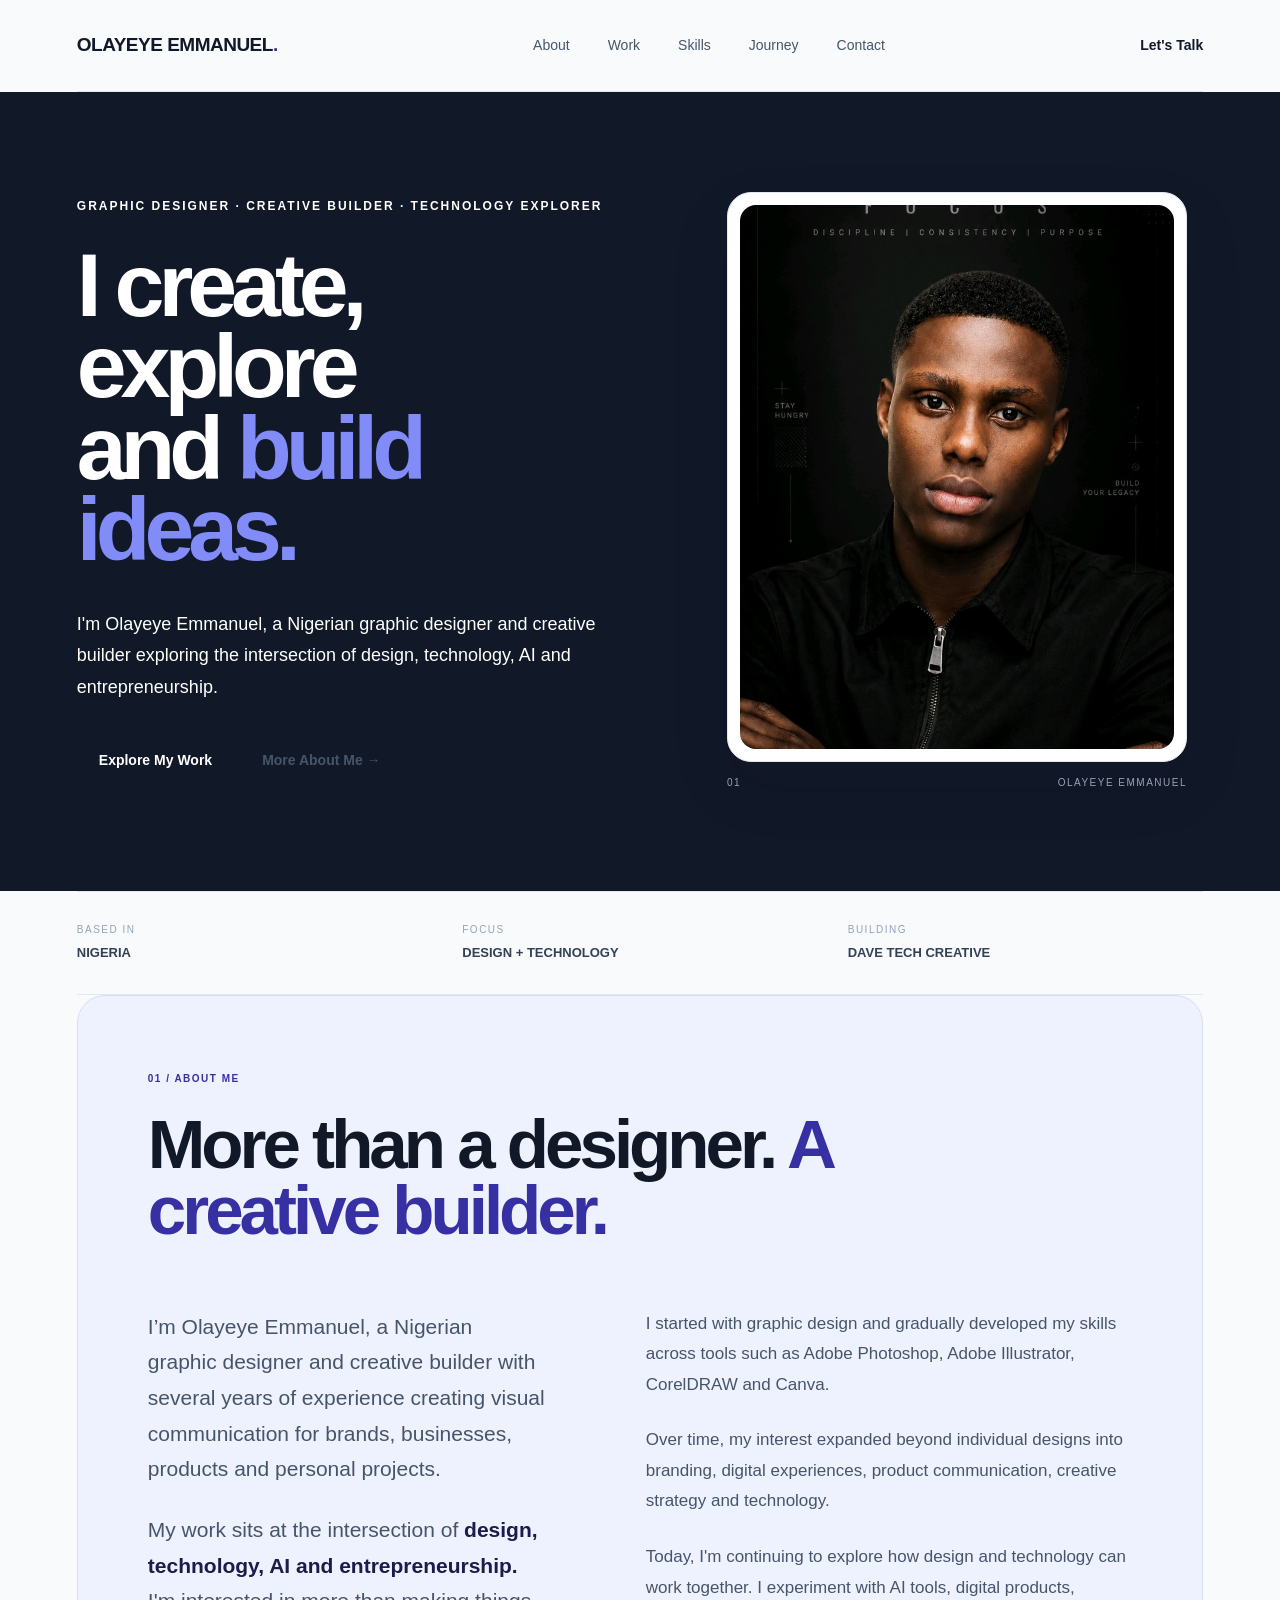
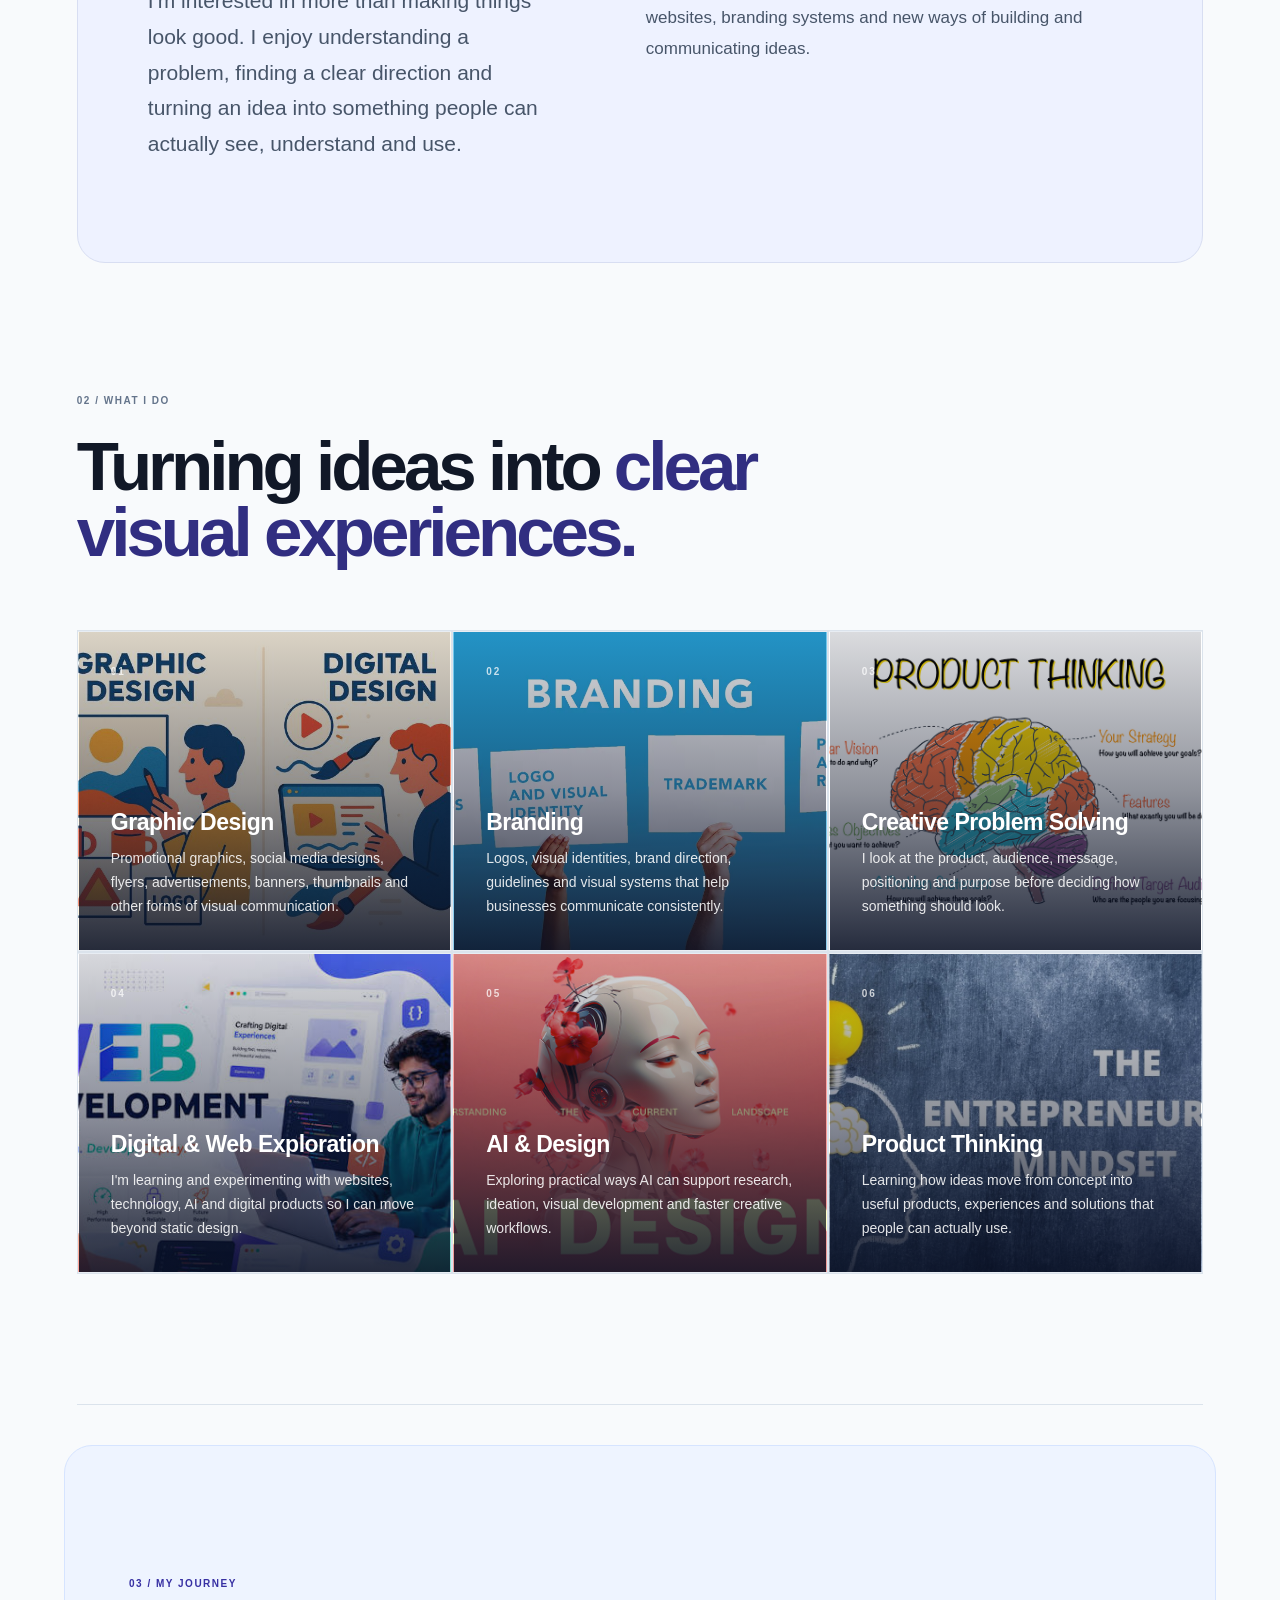
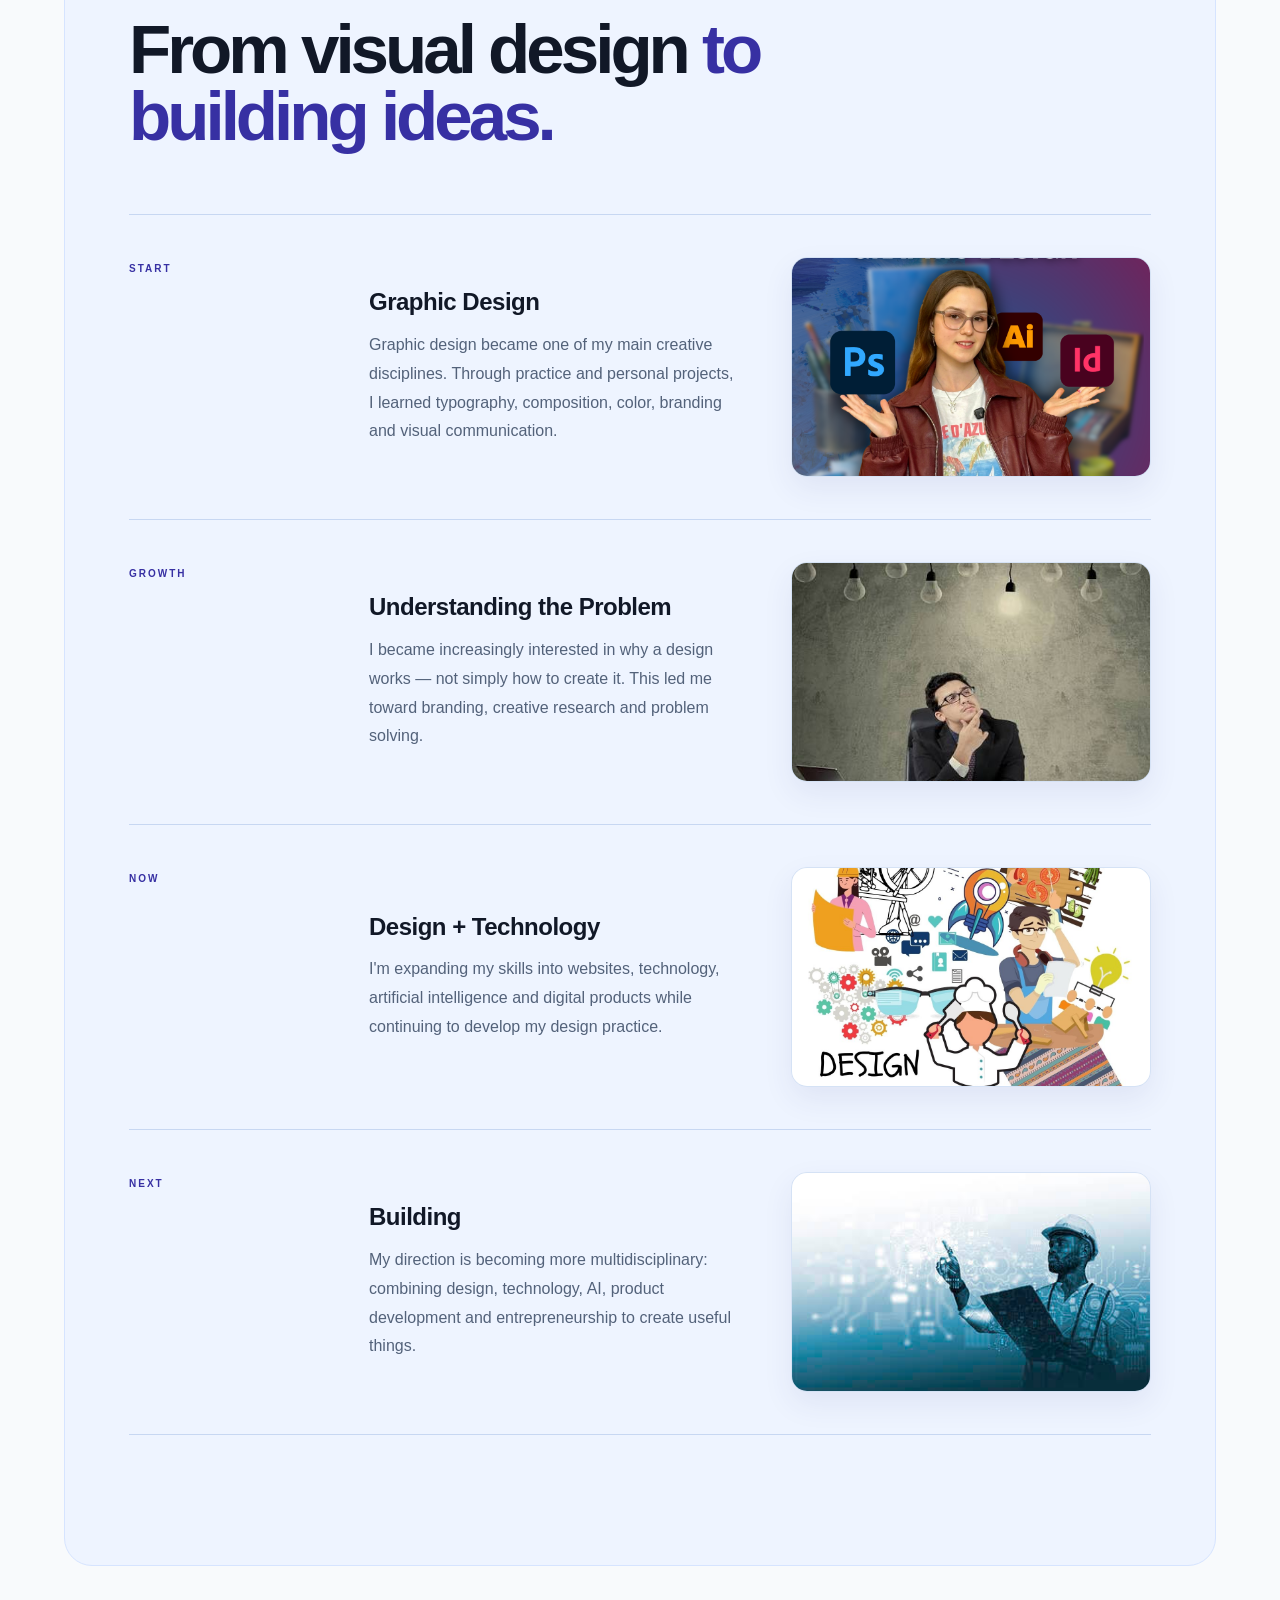
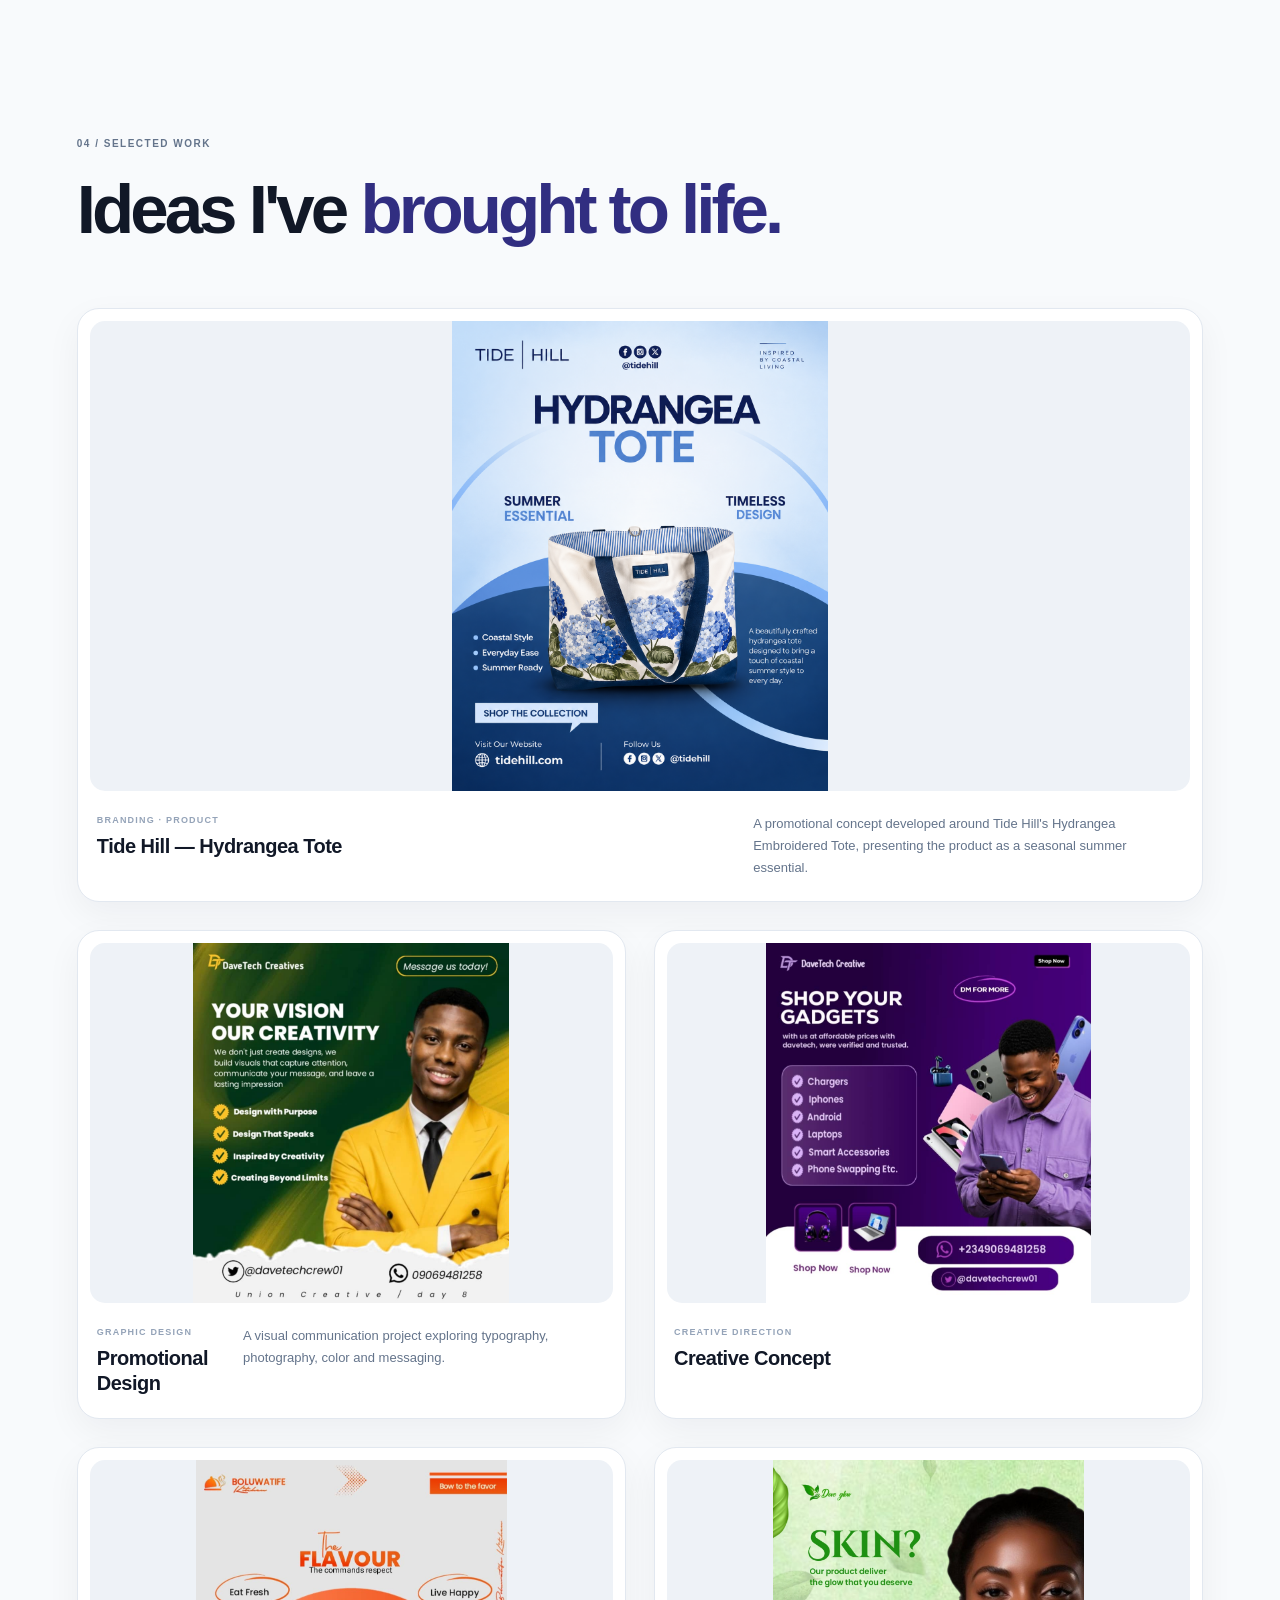
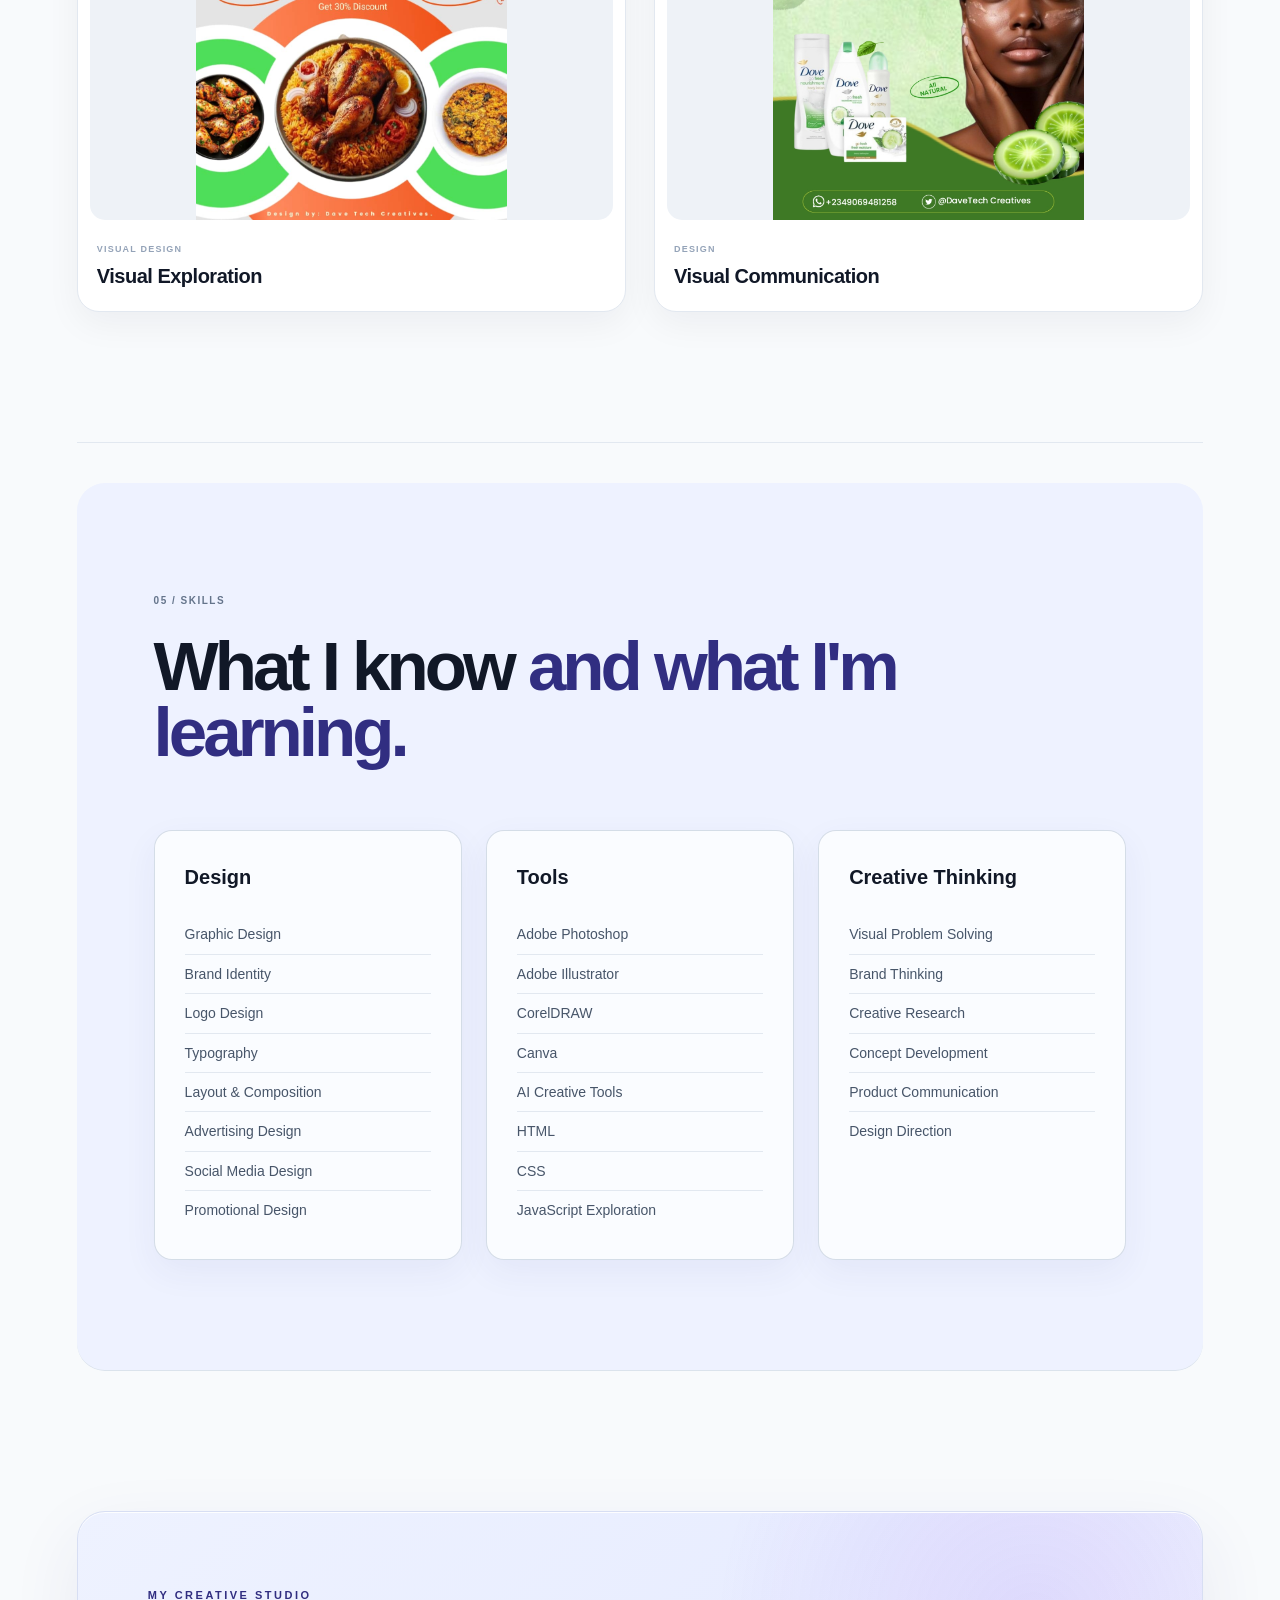
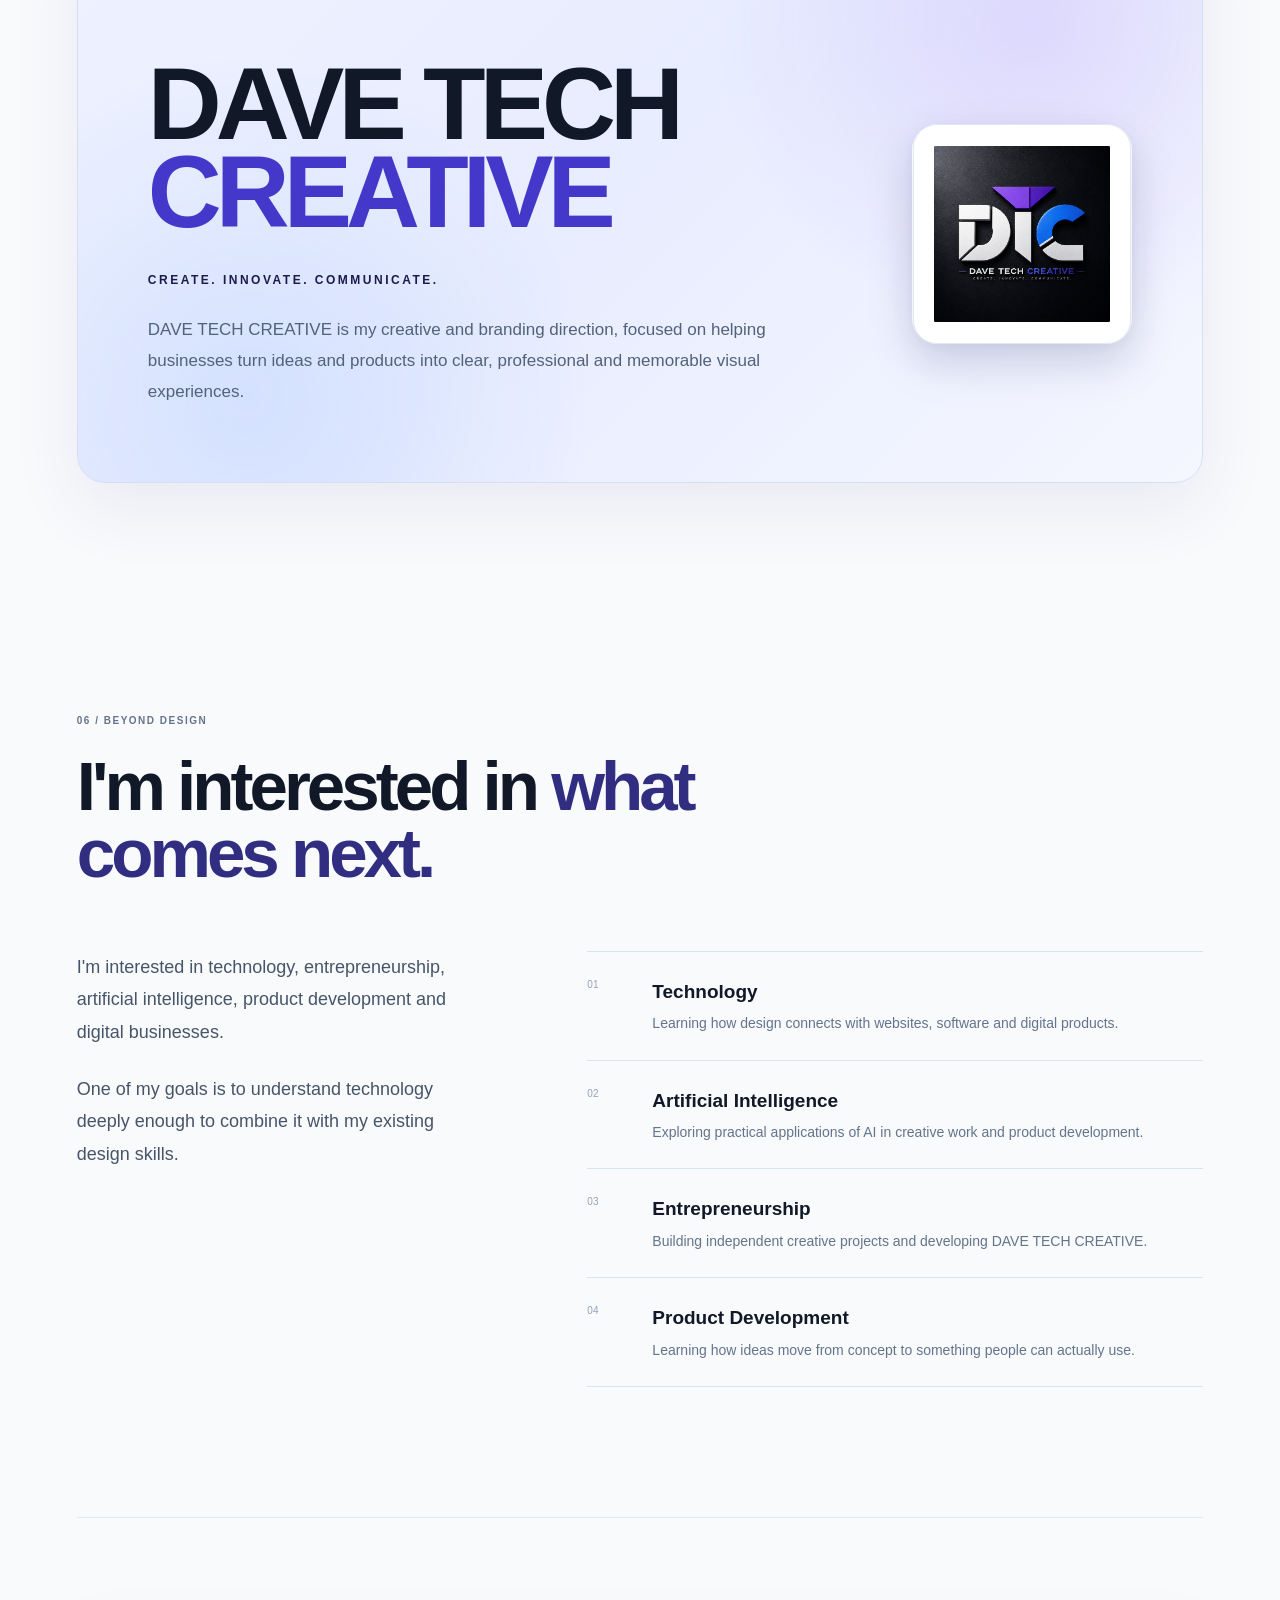
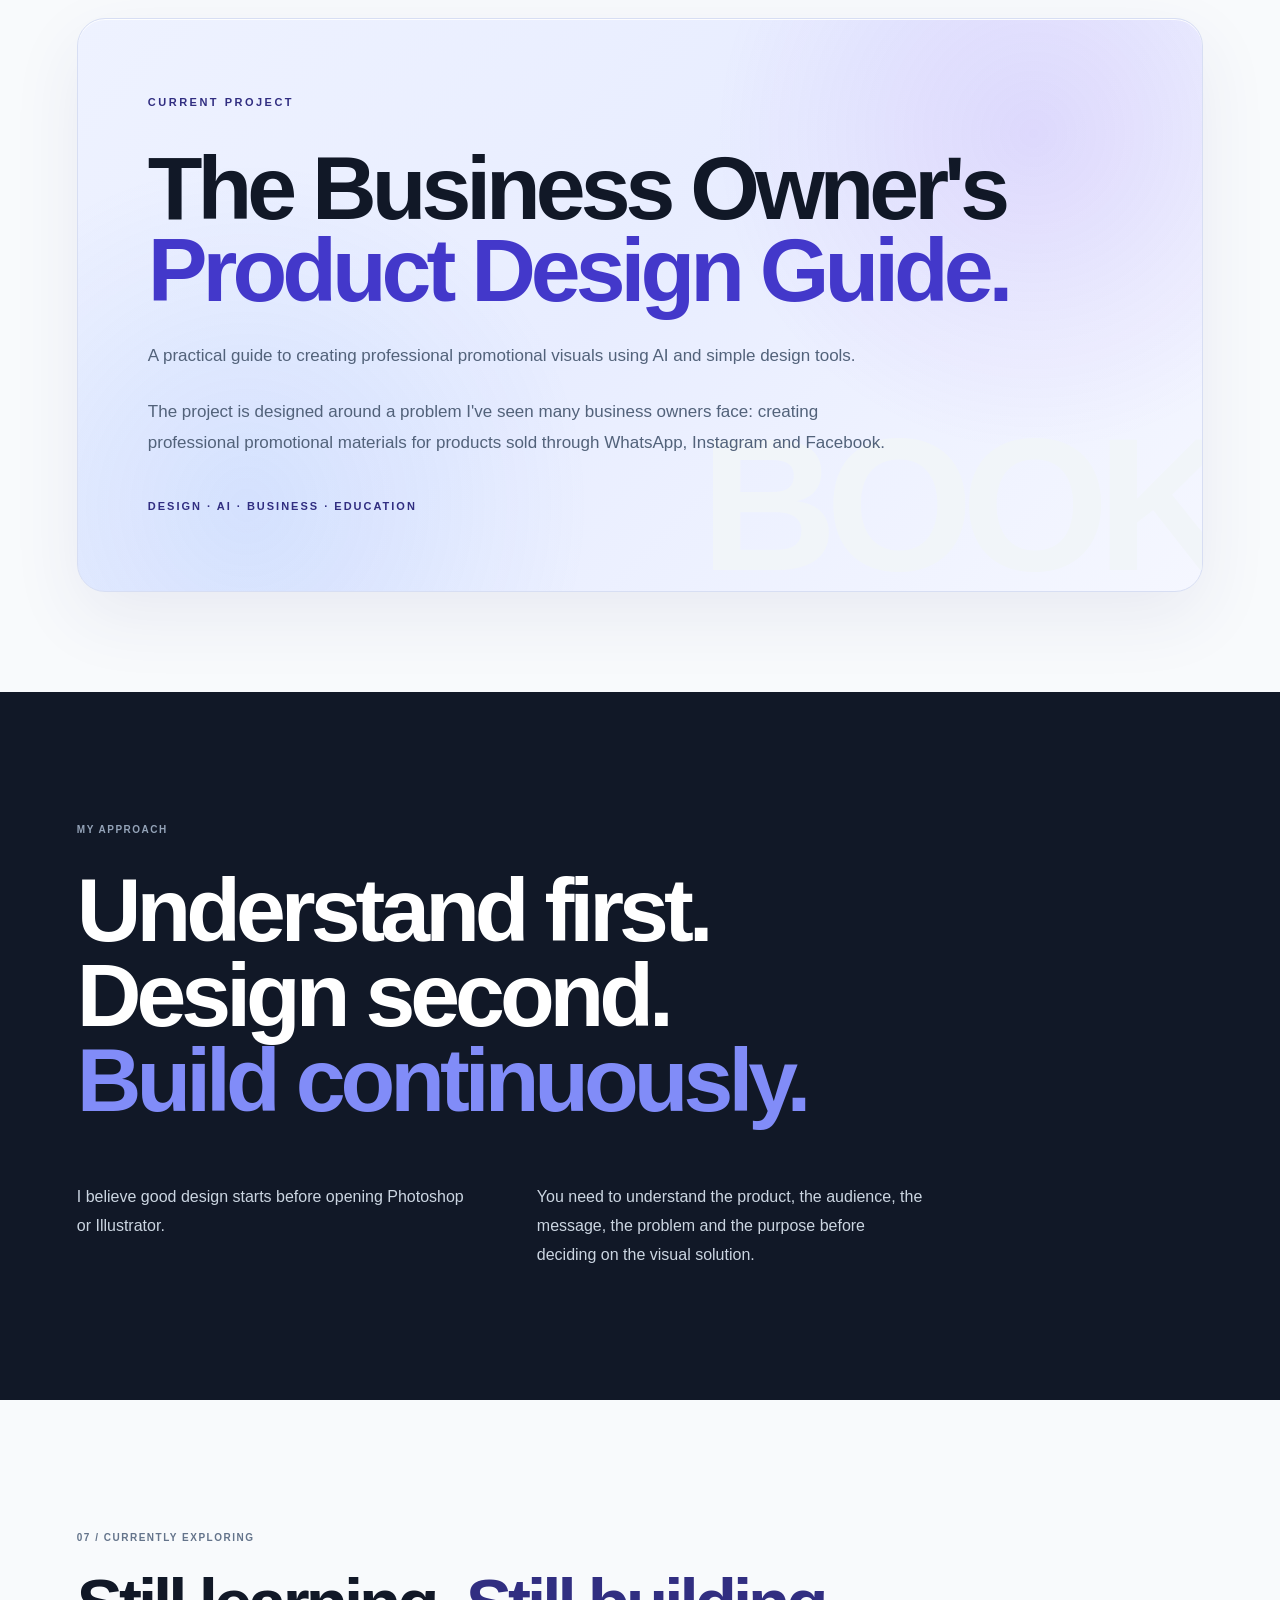
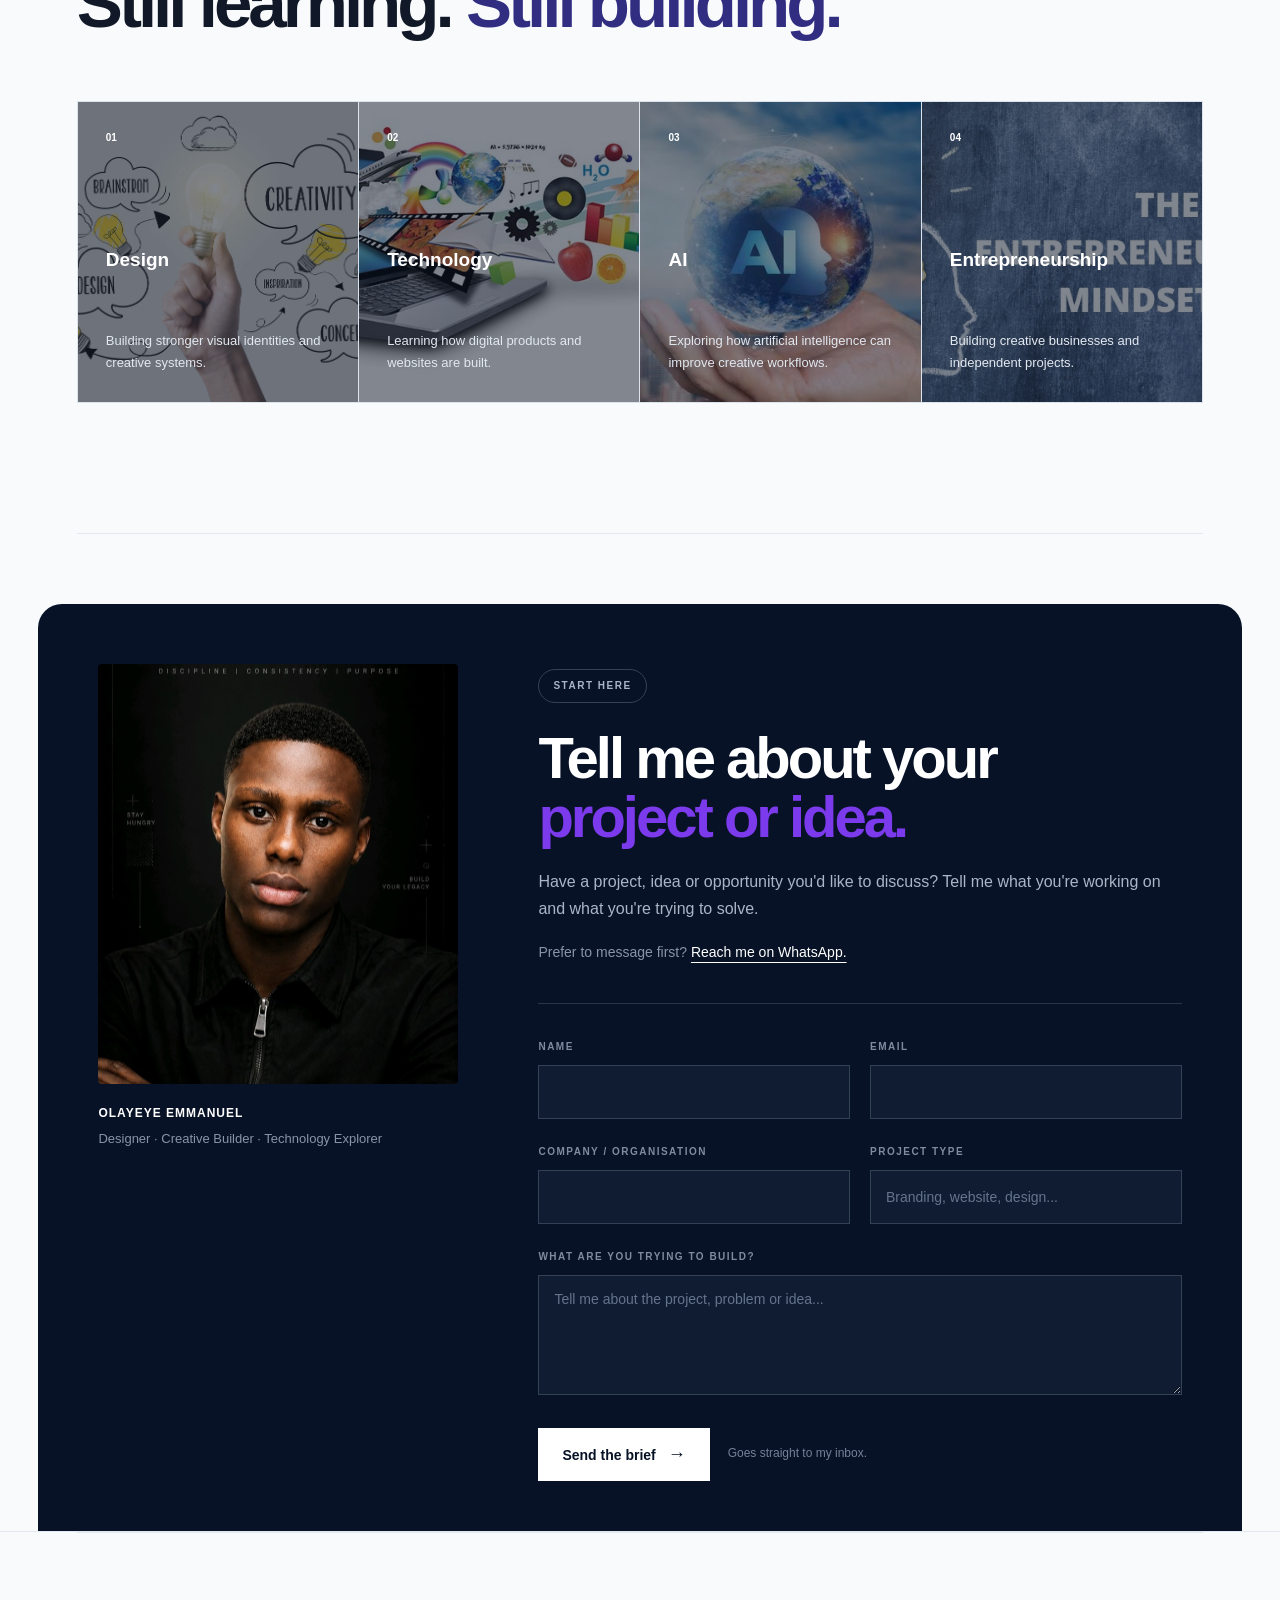
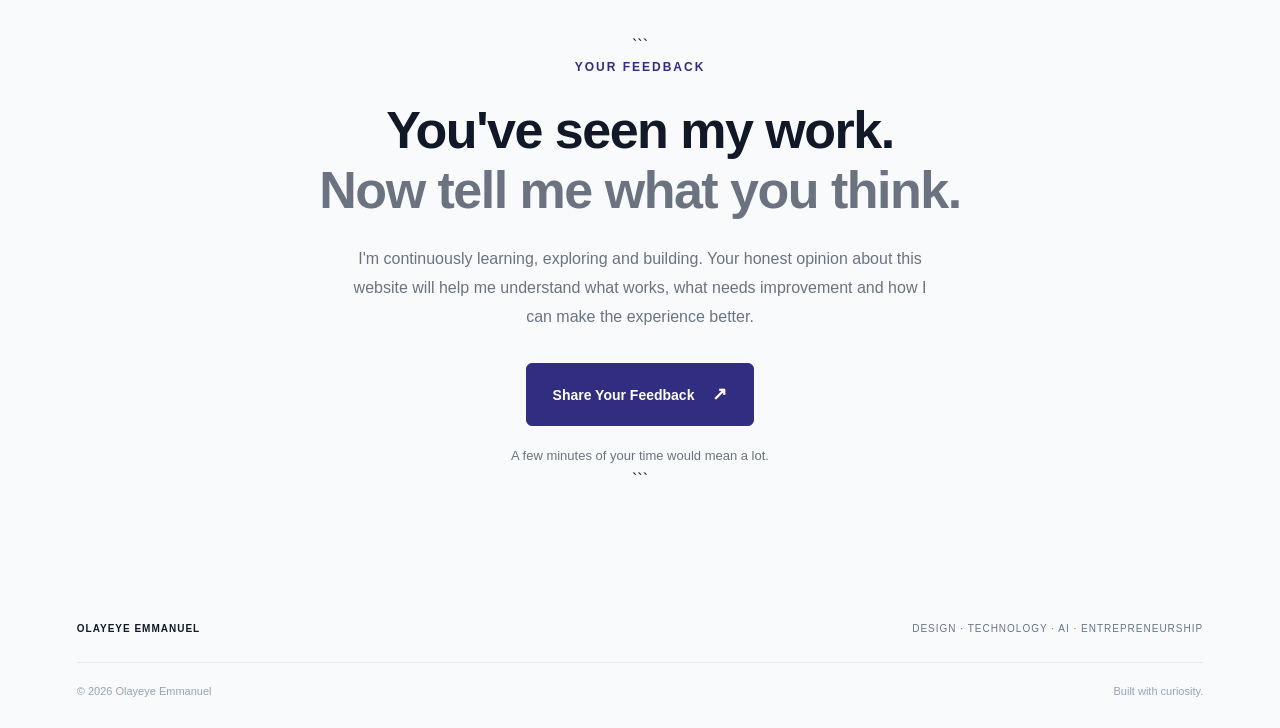
==== commit 2ea60f15: "Add website feedback section" ====
--- a/index.html
+++ b/index.html
@@ -1155,6 +1155,46 @@
 
 </section>
 
+<!-- ================= WEBSITE FEEDBACK ================= -->
+
+<section class="website-feedback" id="feedback">
+
+```
+<div class="feedback-inner">
+
+    <p class="feedback-label">YOUR FEEDBACK</p>
+
+    <h2>
+        You've seen my work.
+        <span>Now tell me what you think.</span>
+    </h2>
+
+    <p class="feedback-description">
+        I'm continuously learning, exploring and building.
+        Your honest opinion about this website will help me
+        understand what works, what needs improvement and
+        how I can make the experience better.
+    </p>
+
+    <a
+        href="https://docs.google.com/forms/d/e/1FAIpQLSdYV1iesgOTqwcsDGO1oY3phiXkZ3rkvPszm7BklLtHa9Hslg/viewform?usp=publish-editor"
+        target="_blank"
+        rel="noopener noreferrer"
+        class="feedback-button"
+    >
+        Share Your Feedback
+        <span>↗</span>
+    </a>
+
+    <p class="feedback-note">
+        A few minutes of your time would mean a lot.
+    </p>
+
+</div>
+```
+
+</section>
+
     </main>
 
 
--- a/style.css
+++ b/style.css
@@ -2149,3 +2149,93 @@
 .skill-group li:last-child {
     border-bottom: none;
 }
+/* ================= WEBSITE FEEDBACK ================= */
+
+.website-feedback {
+padding: 100px 24px;
+background: #f8fafc;
+border-top: 1px solid #e5e7eb;
+text-align: center;
+}
+
+.feedback-inner {
+max-width: 760px;
+margin: 0 auto;
+}
+
+.feedback-label {
+margin-bottom: 24px;
+color: #312e81;
+font-size: 12px;
+font-weight: 700;
+letter-spacing: 2px;
+}
+
+.feedback-inner h2 {
+margin: 0 auto 24px;
+font-size: clamp(32px, 5vw, 52px);
+line-height: 1.15;
+letter-spacing: -1.5px;
+color: #111827;
+}
+
+.feedback-inner h2 span {
+display: block;
+color: #6b7280;
+}
+
+.feedback-description {
+max-width: 600px;
+margin: 0 auto 32px;
+color: #6b7280;
+font-size: 16px;
+line-height: 1.8;
+}
+
+.feedback-button {
+display: inline-flex;
+align-items: center;
+justify-content: center;
+gap: 18px;
+padding: 16px 26px;
+background: #312e81;
+color: #ffffff;
+border: 1px solid #312e81;
+border-radius: 6px;
+font-size: 14px;
+font-weight: 600;
+text-decoration: none;
+transition: background 0.2s ease, transform 0.2s ease;
+}
+
+.feedback-button:hover {
+background: #4338ca;
+transform: translateY(-2px);
+}
+
+.feedback-button span {
+font-size: 18px;
+}
+
+.feedback-note {
+margin-top: 20px;
+color: #6b7280;
+font-size: 13px;
+}
+
+@media (max-width: 600px) {
+.website-feedback {
+padding: 72px 22px;
+}
+
+```
+.feedback-inner h2 {
+    letter-spacing: -0.8px;
+}
+
+.feedback-description {
+    font-size: 15px;
+}
+```
+
+}
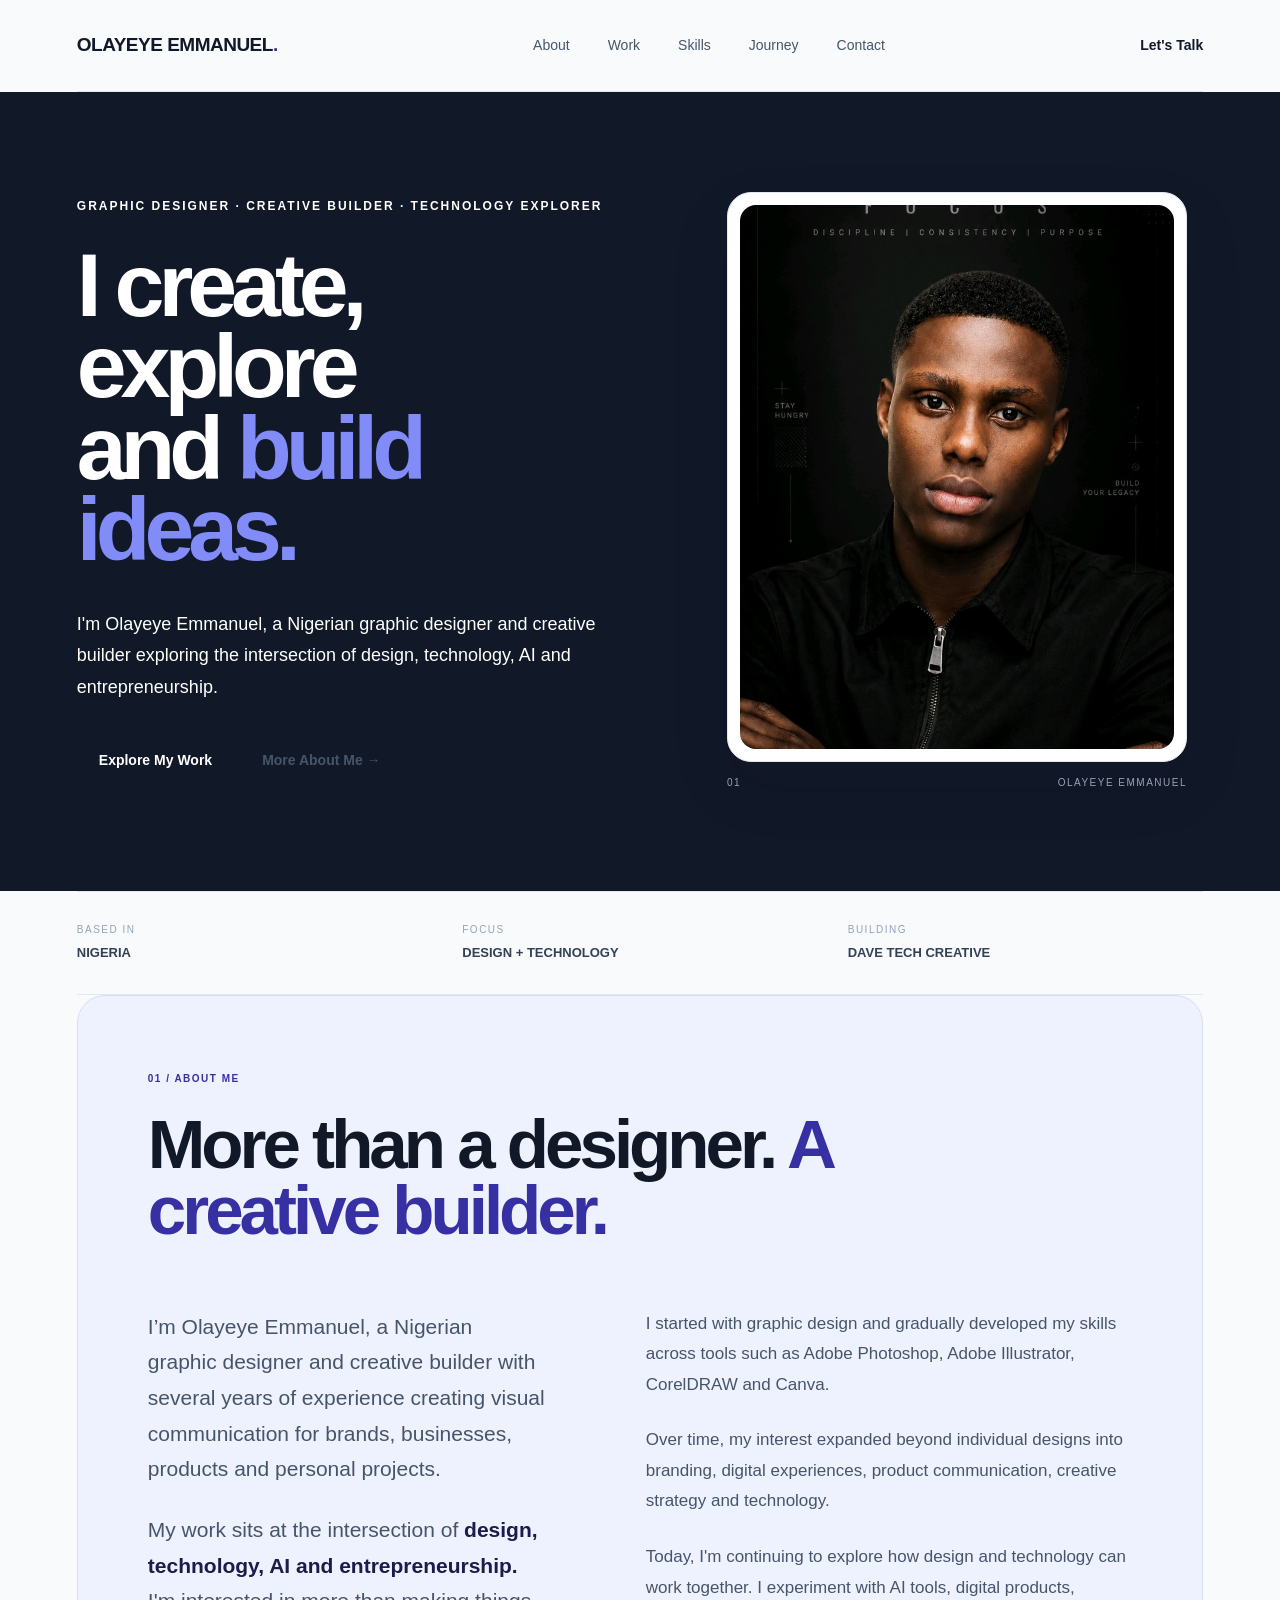
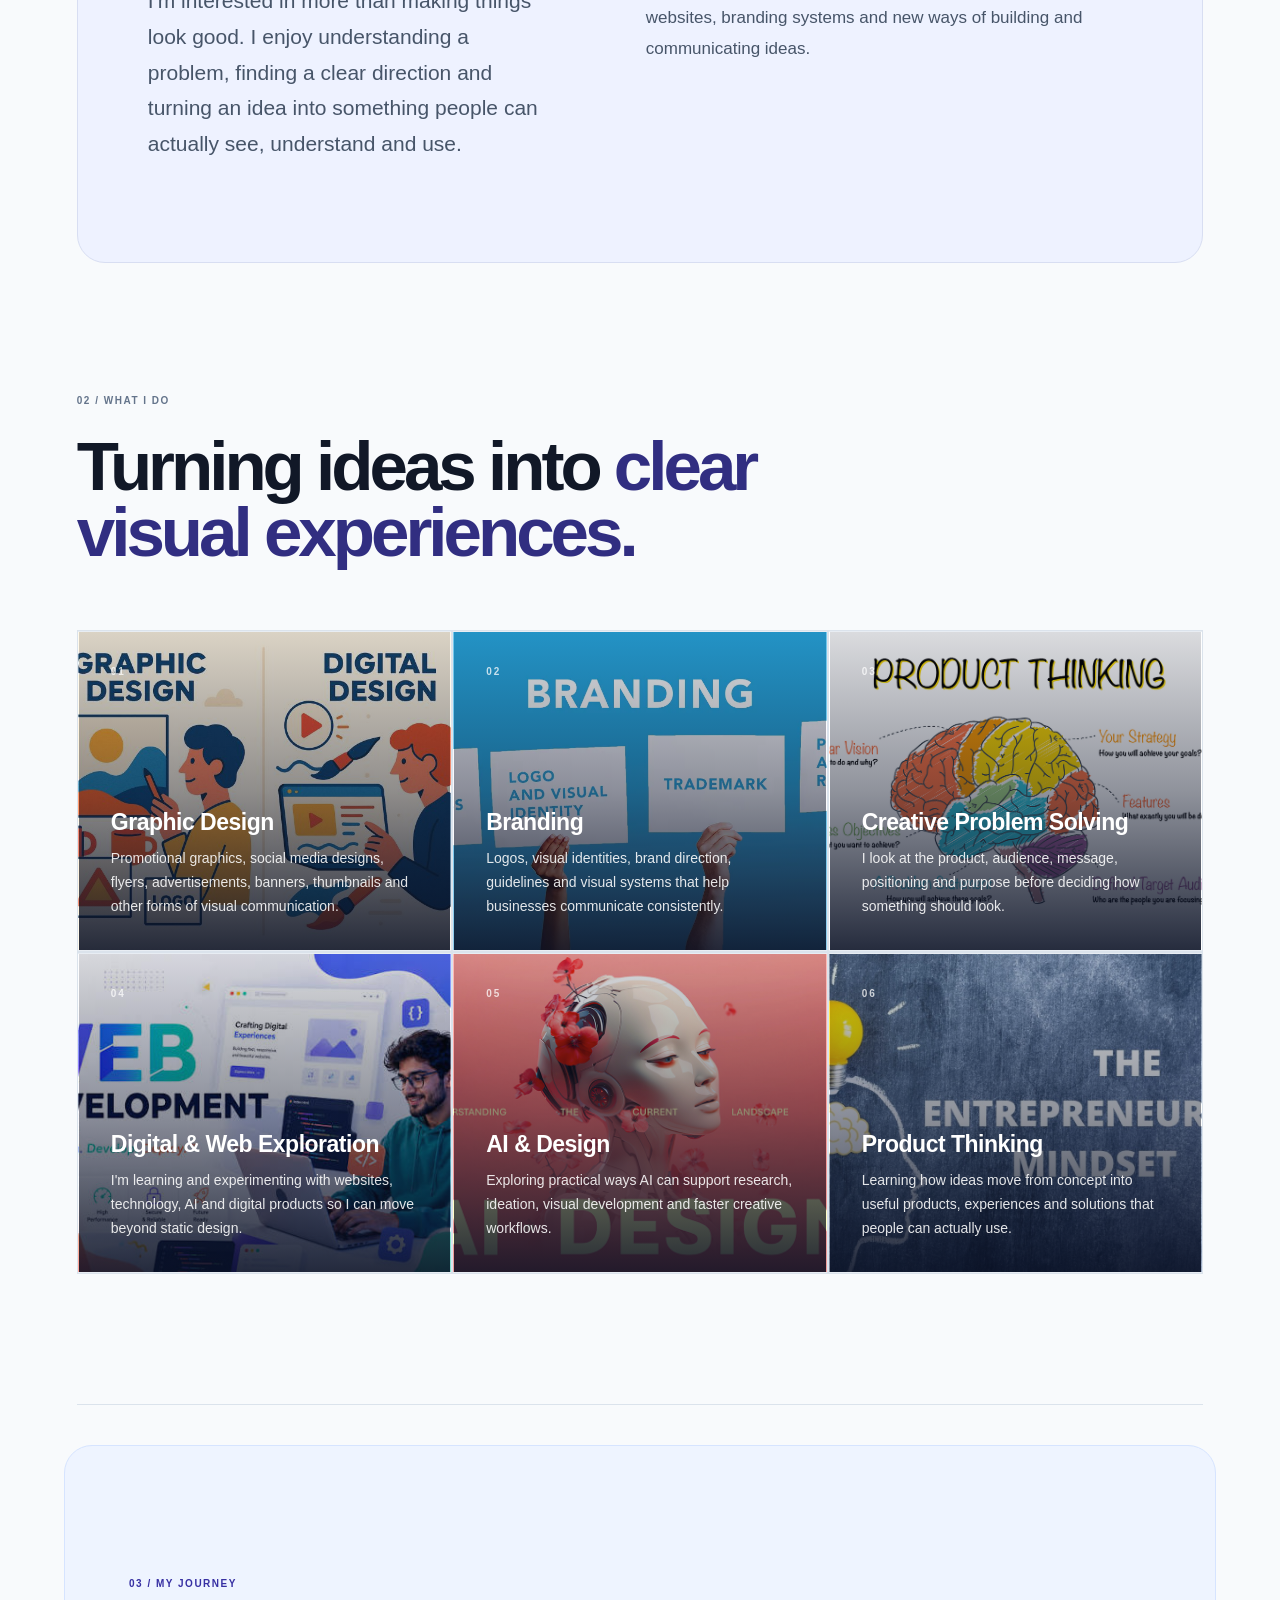
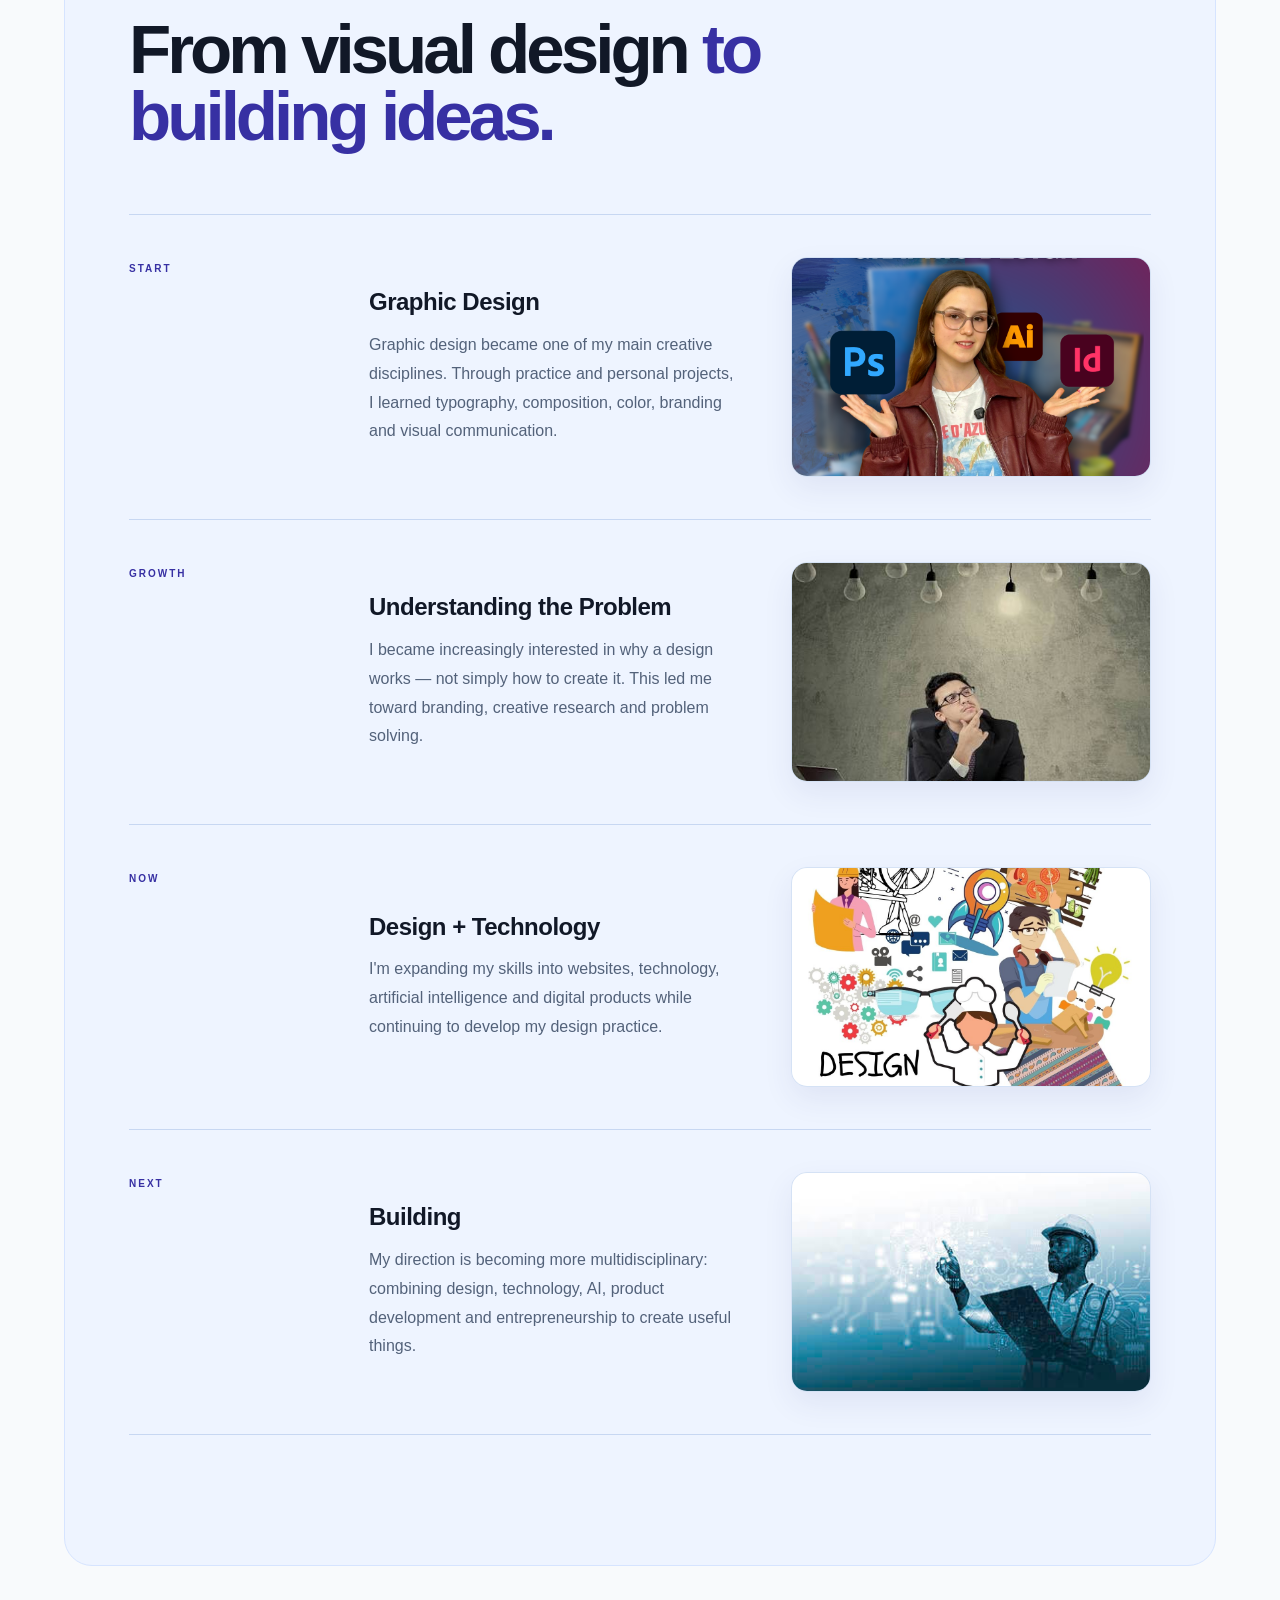
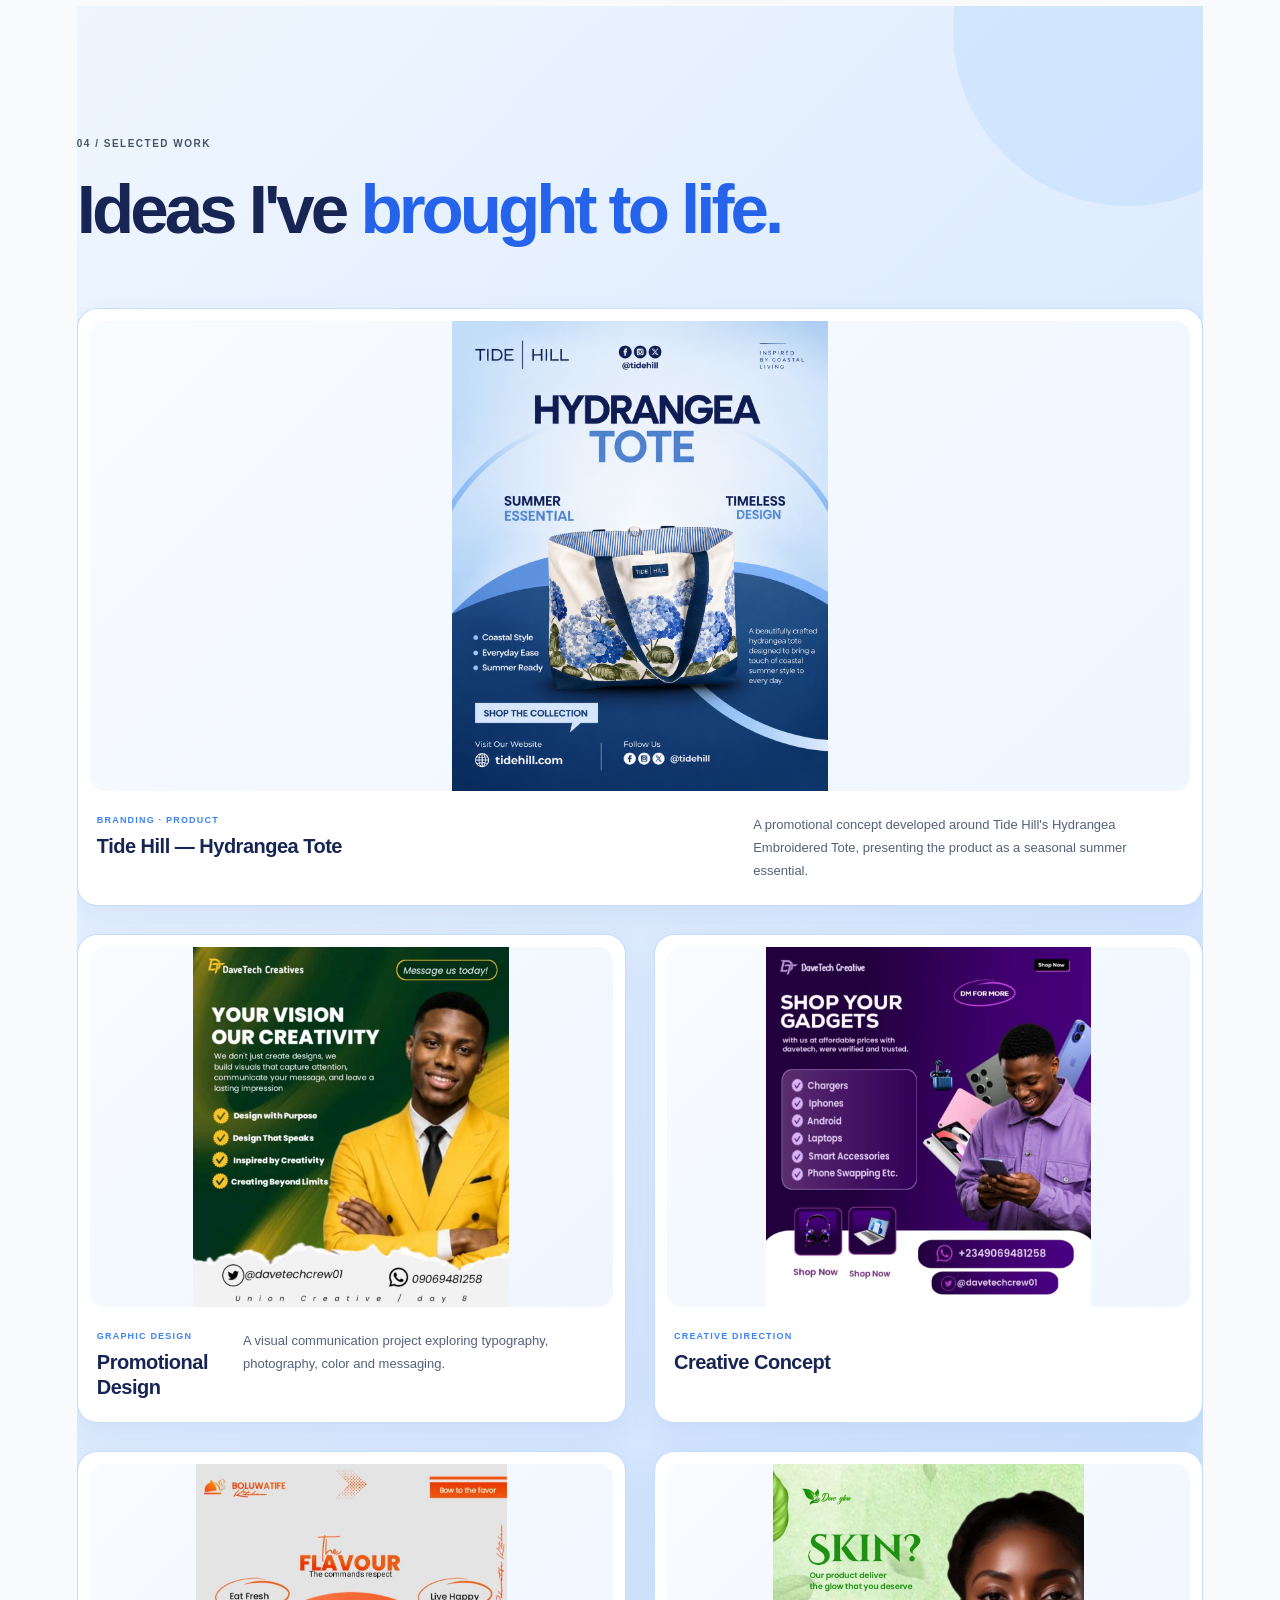
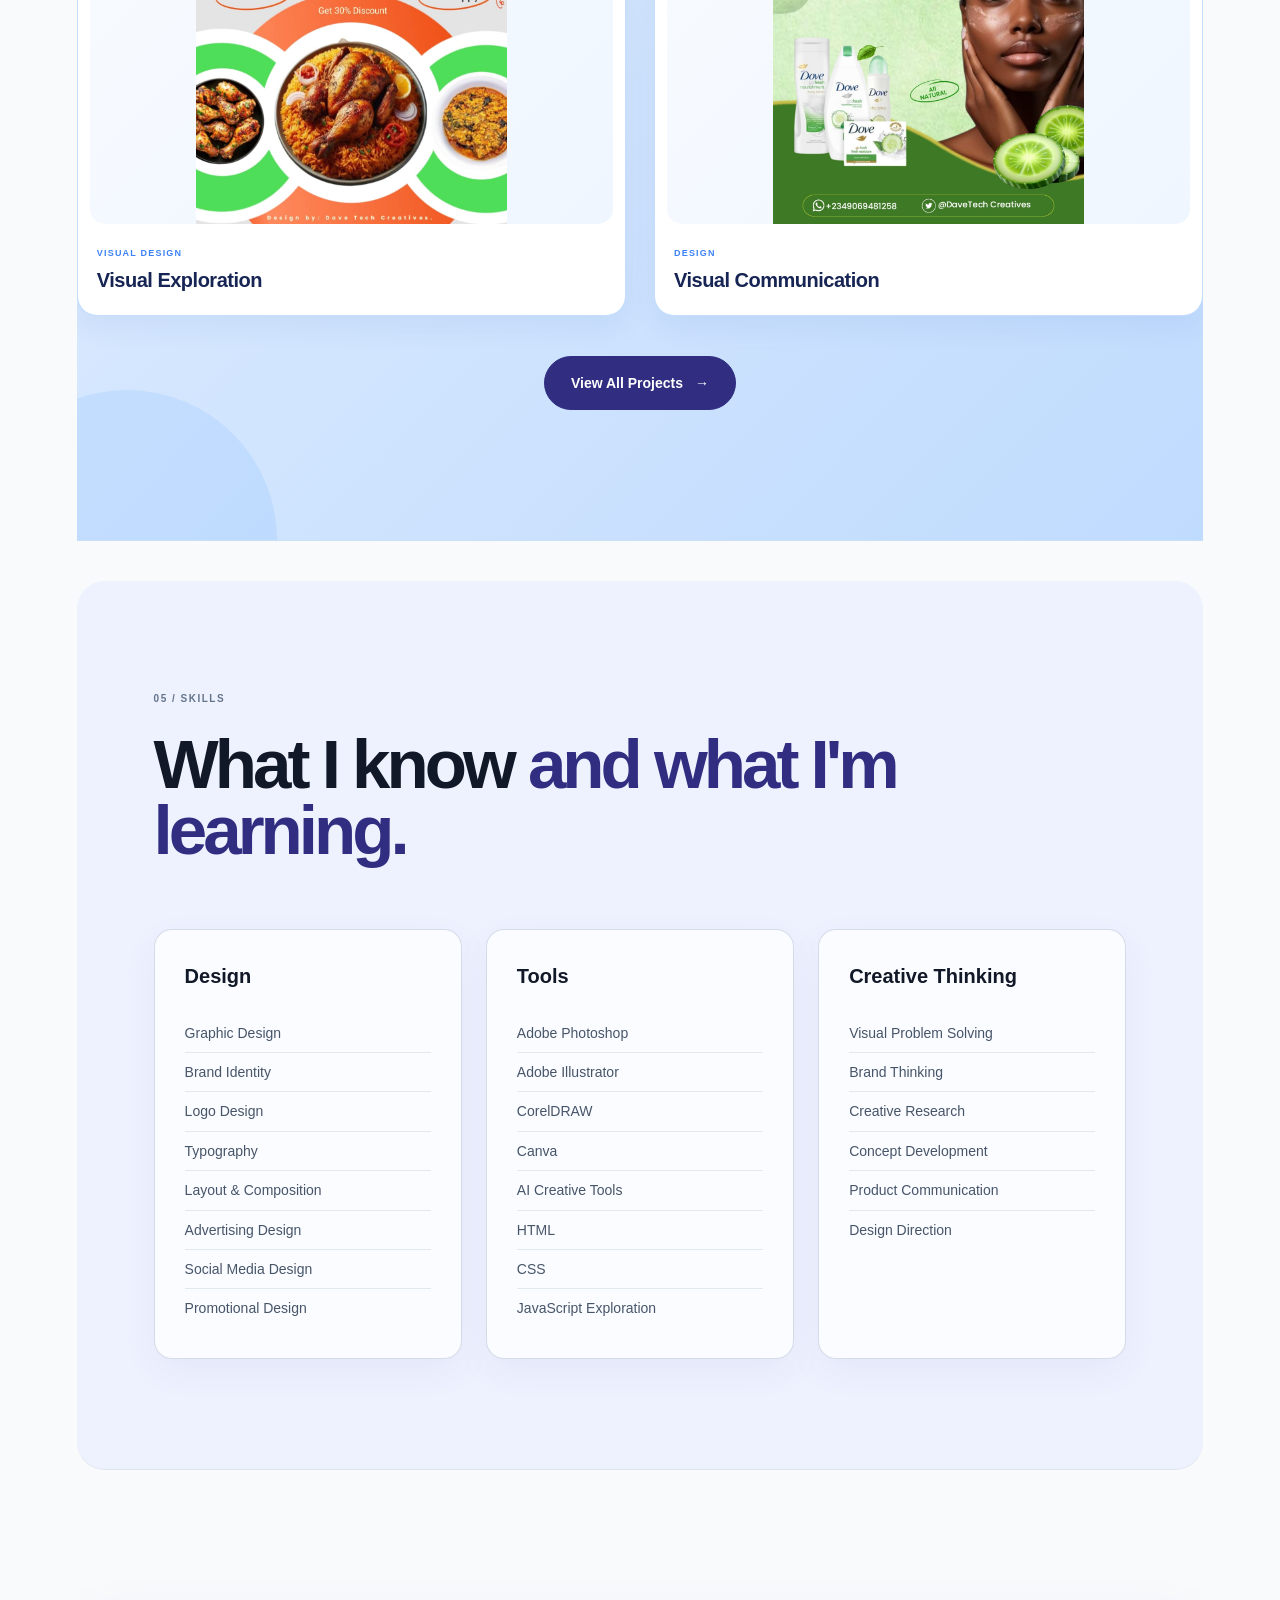
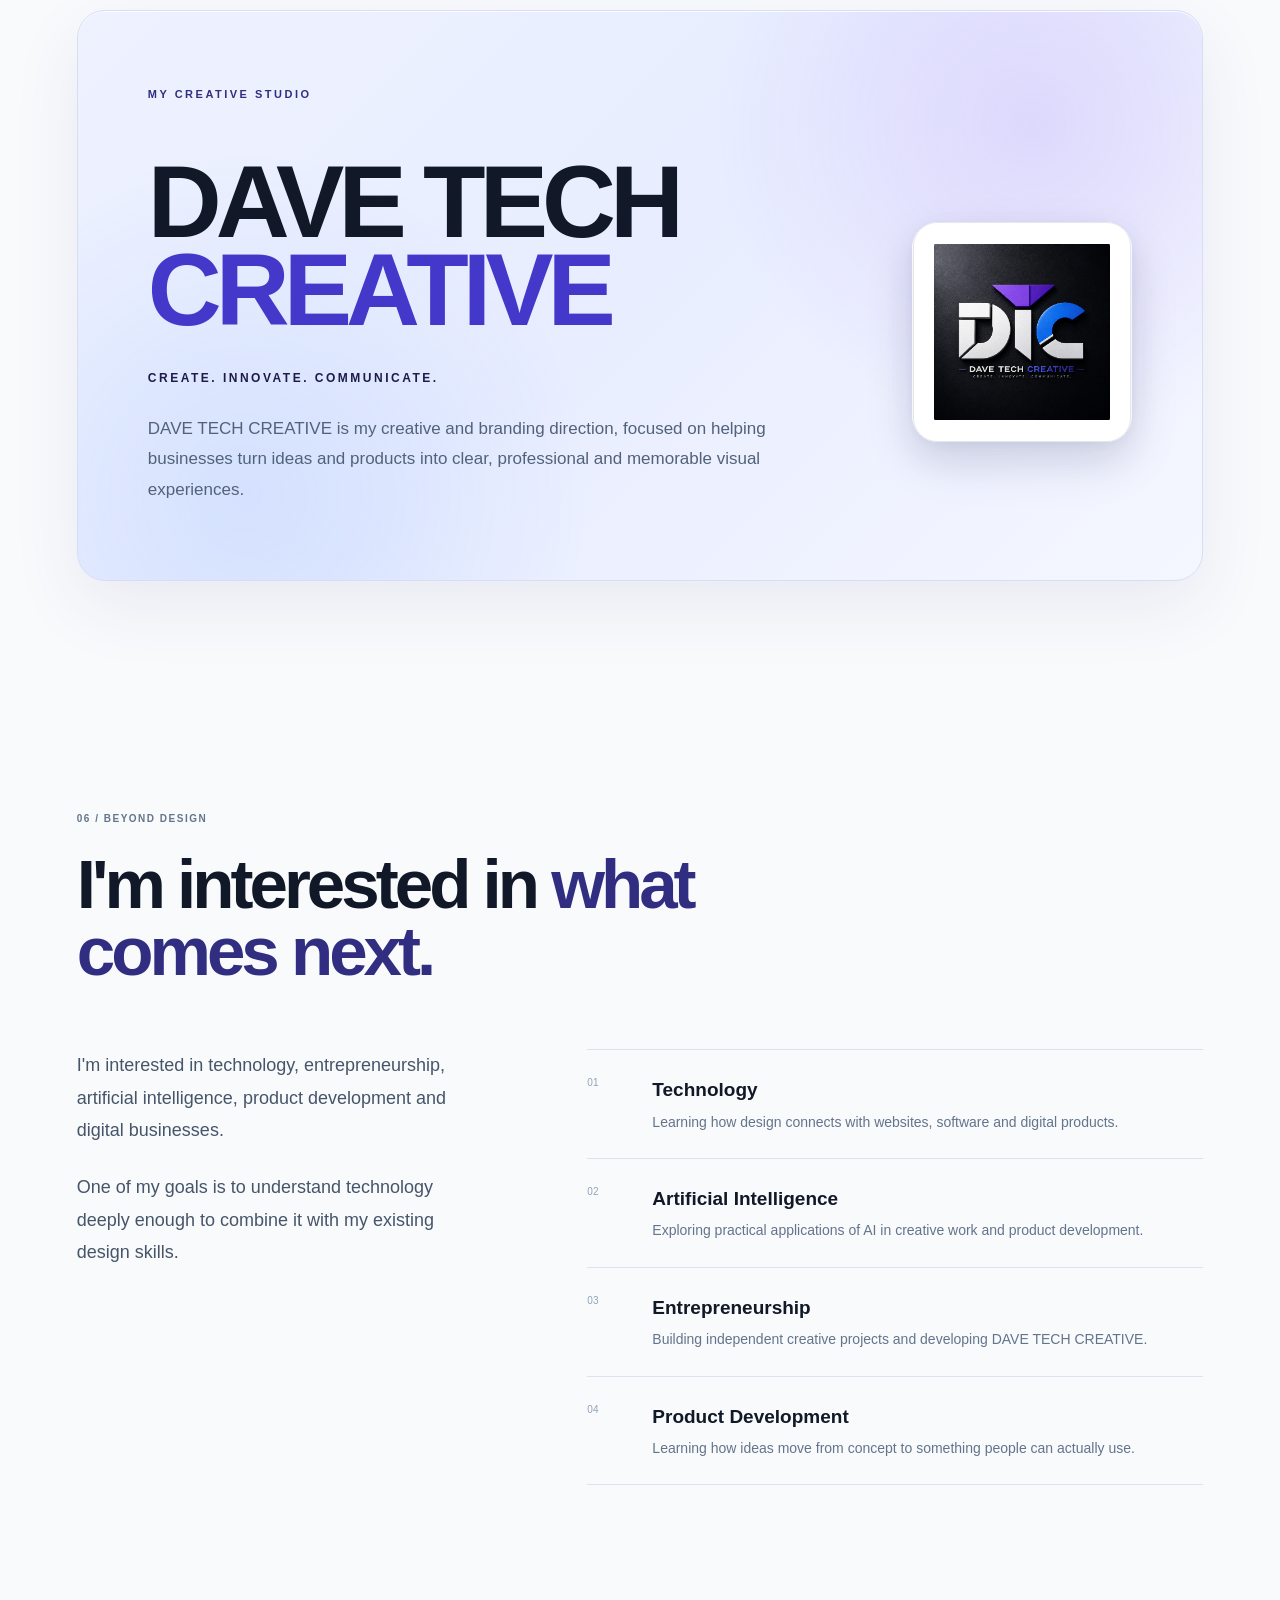
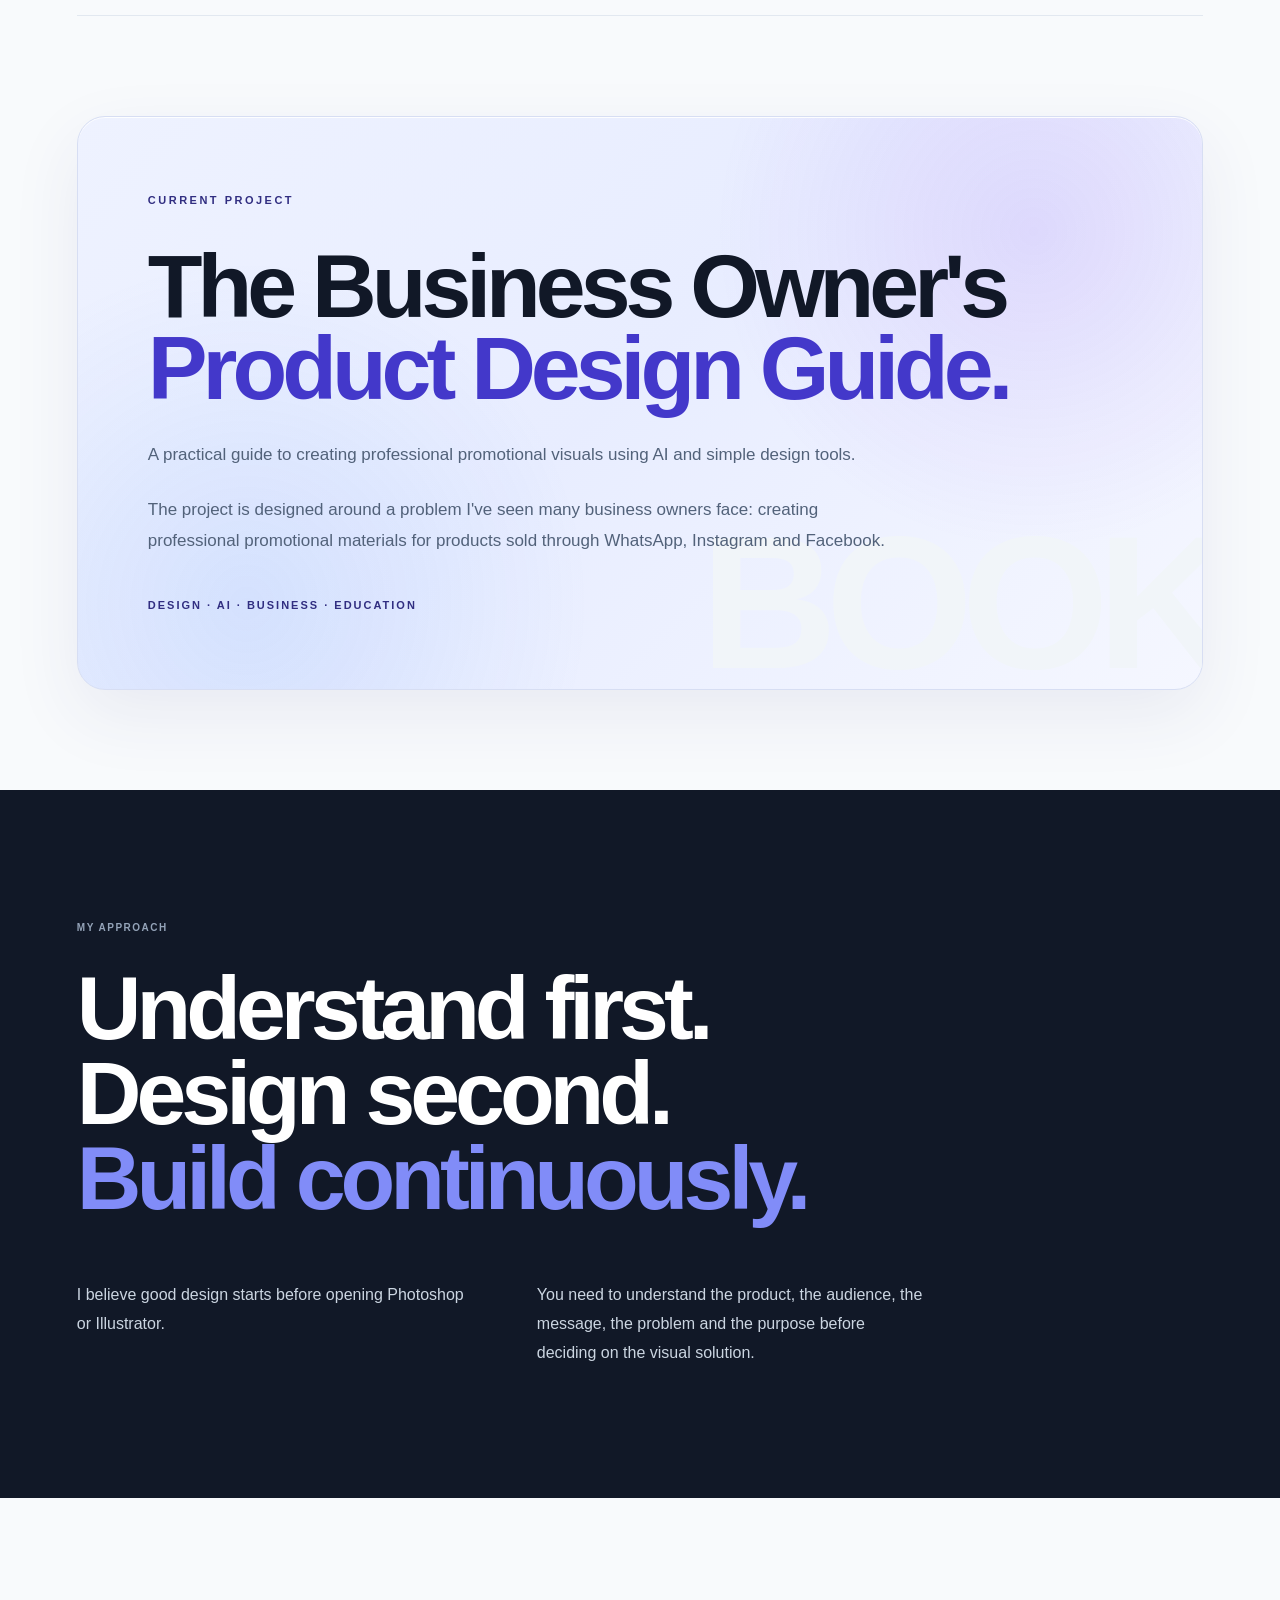
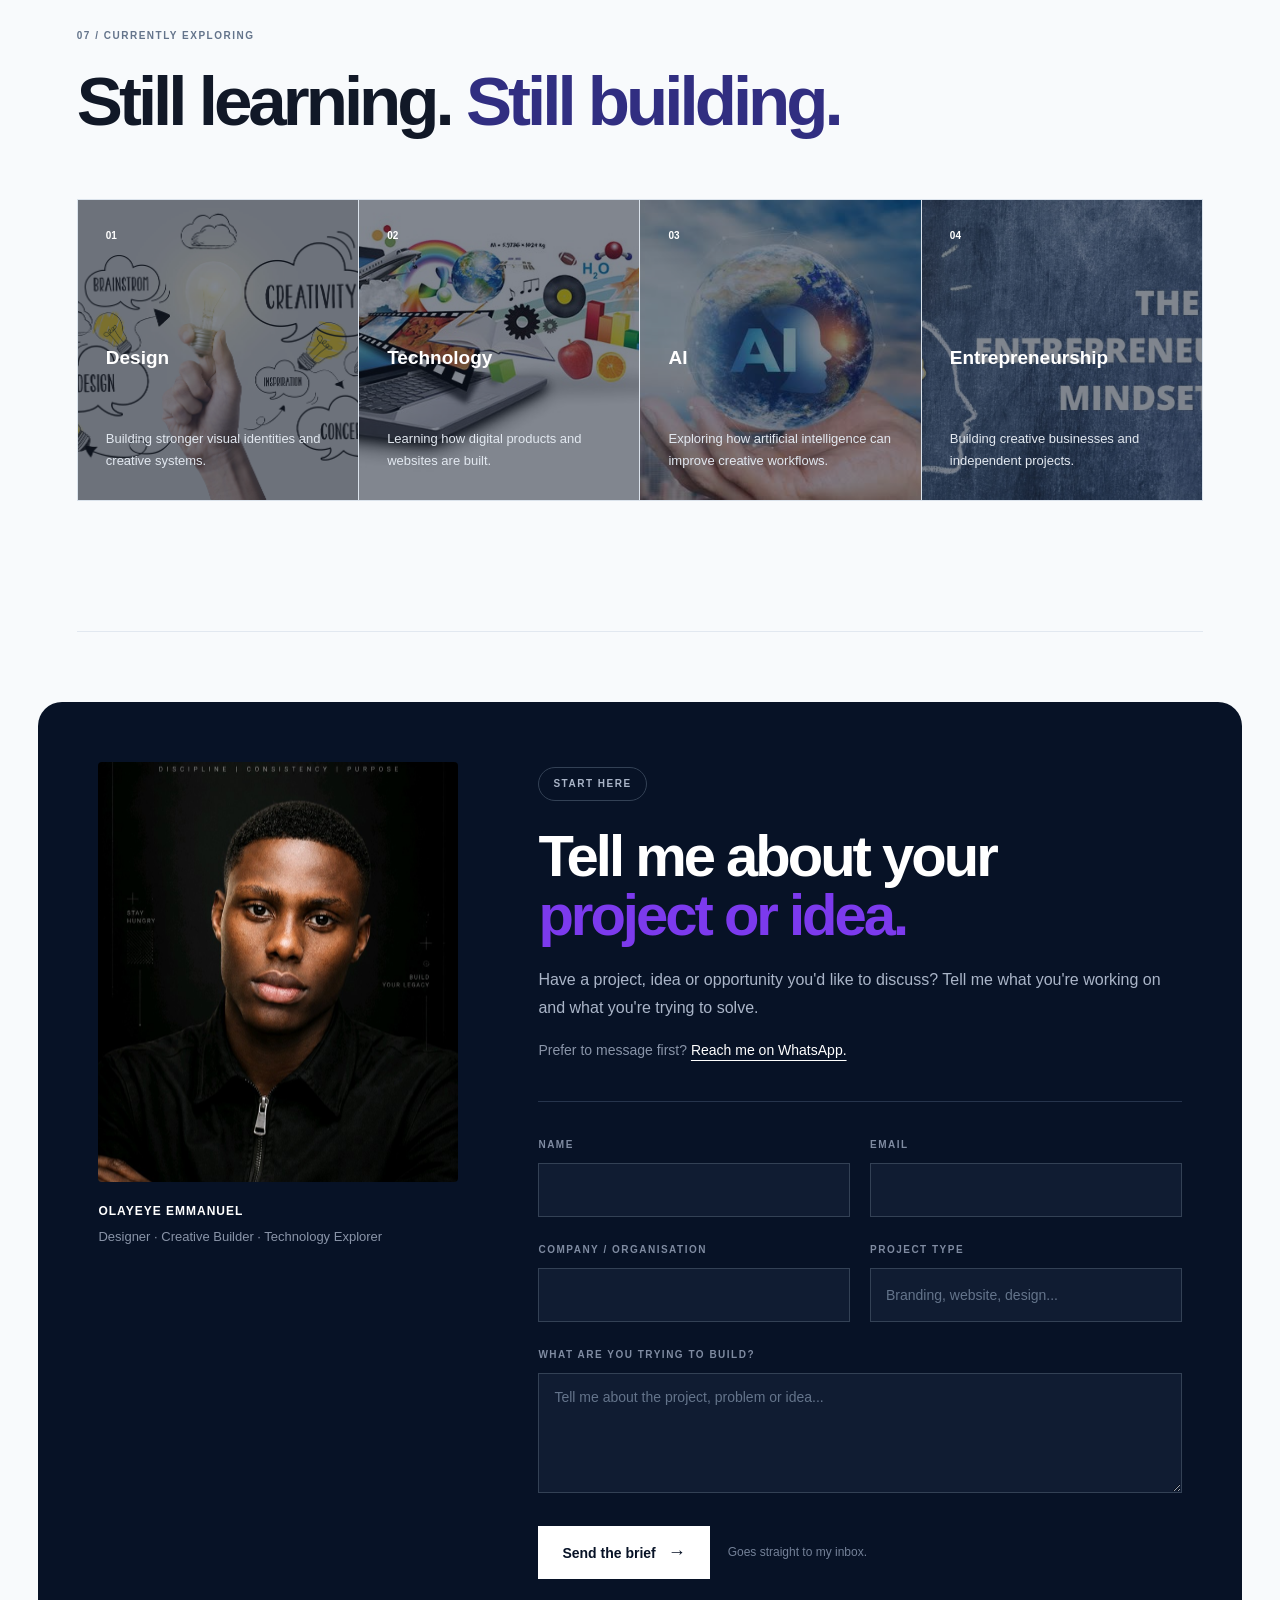
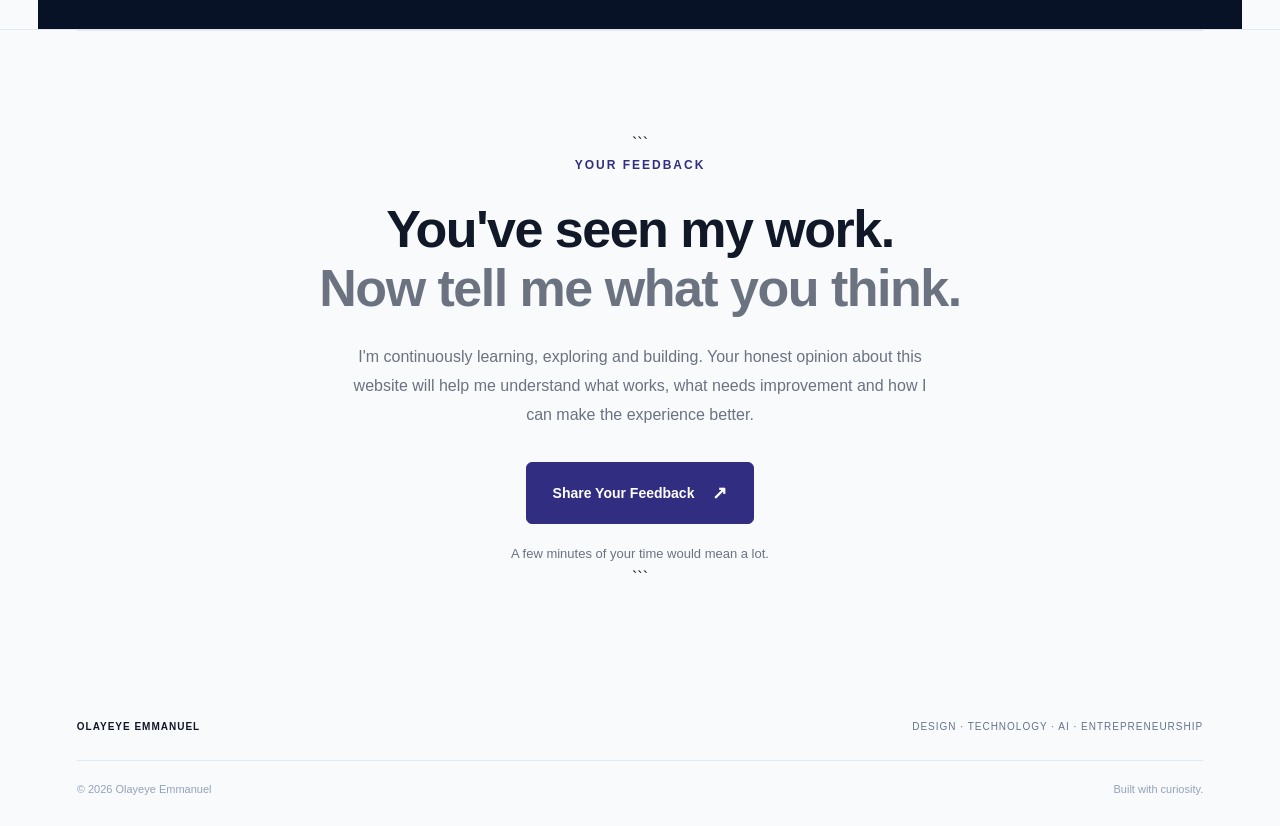
==== commit 798ee1e7: "Add View All Projects button and connect work page" ====
--- a/index.html
+++ b/index.html
@@ -648,6 +648,13 @@
 
                 </article>
 
+                       </div>
+
+            <!-- VIEW ALL PROJECTS BUTTON -->
+            <div class="work-cta">
+                <a href="work.html" class="view-all-projects">
+                    View All Projects <span aria-hidden="true">→</span>
+                </a>
             </div>
 
         </section>
--- a/style.css
+++ b/style.css
@@ -508,12 +508,62 @@
 }
 
 /* =========================================================
-   WORK
+   WORK — PREMIUM BLUE & VIOLET BACKGROUND
 ========================================================= */
 
 .work {
-    border-bottom: 1px solid #e2e8f0;
-}
+    position: relative;
+    isolation: isolate;
+    overflow: hidden;
+
+    background:
+        radial-gradient(
+            circle at 100% 0%,
+            rgba(124, 58, 237, 0.18) 0%,
+            transparent 32%
+        ),
+        radial-gradient(
+            circle at 0% 100%,
+            rgba(59, 130, 246, 0.20) 0%,
+            transparent 35%
+        ),
+        linear-gradient(
+            135deg,
+            #edf4ff 0%,
+            #dce9ff 48%,
+            #e9e7ff 100%
+        );
+
+    border-bottom: 1px solid #dbe5f5;
+}
+
+/* Decorative circles */
+
+.work::before,
+.work::after {
+    content: "";
+    position: absolute;
+    z-index: -1;
+    border-radius: 50%;
+    pointer-events: none;
+}
+
+.work::before {
+    width: 360px;
+    height: 360px;
+    top: -200px;
+    right: -100px;
+    background: rgba(96, 145, 255, 0.20);
+}
+
+.work::after {
+    width: 300px;
+    height: 300px;
+    bottom: -190px;
+    left: -100px;
+    background: rgba(124, 58, 237, 0.12);
+}
+
 
 .work-grid {
     display: grid;
@@ -541,14 +591,14 @@
 }
 
 .project-image {
-    width: 100%;
-    height: 360px;
-    display: flex;
-    align-items: center;
-    justify-content: center;
-    overflow: hidden;
-    border-radius: 15px;
-    background: #eef2f7;
+width: 100%;
+height: 360px;
+display: flex;
+align-items: center;
+justify-content: center;
+overflow: hidden;
+border-radius: 15px;
+background: linear-gradient(135deg, #f8fafc, #eef2ff);
 }
 
 .project-large .project-image {
@@ -2239,3 +2289,160 @@
 ```
 
 }
+/* =========================================================
+   WORK SECTION — LIGHT BLUE TO SOFT BLUE
+========================================================= */
+
+.work {
+    position: relative;
+    isolation: isolate;
+    overflow: hidden;
+
+    background: linear-gradient(
+        135deg,
+        #eff6ff 0%,
+        #dbeafe 50%,
+        #bfdbfe 100%
+    ) !important;
+
+    border-bottom: 1px solid #cbdff7;
+}
+
+/* Soft blue decorative lighting */
+
+.work::before {
+    content: "";
+    position: absolute;
+    z-index: -1;
+    top: -150px;
+    right: -100px;
+
+    width: 350px;
+    height: 350px;
+
+    border-radius: 50%;
+    background: rgba(147, 197, 253, 0.22);
+    pointer-events: none;
+}
+
+.work::after {
+    content: "";
+    position: absolute;
+    z-index: -1;
+    bottom: -150px;
+    left: -100px;
+
+    width: 300px;
+    height: 300px;
+
+    border-radius: 50%;
+    background: rgba(96, 165, 250, 0.15);
+    pointer-events: none;
+}
+
+/* Section headings */
+
+.work .section-heading h2 {
+    color: #172554;
+}
+
+.work .section-heading h2 span {
+    color: #2563eb;
+}
+
+.work .section-number {
+    color: #475569;
+}
+
+/* Project cards */
+
+.work .project-card {
+    background: #ffffff;
+    border: 1px solid rgba(191, 219, 254, 0.9);
+    border-radius: 20px;
+
+    box-shadow: 0 10px 30px rgba(30, 64, 175, 0.07);
+
+    transition:
+        transform 0.3s ease,
+        box-shadow 0.3s ease;
+}
+
+/* Project card hover */
+
+.work .project-card:hover {
+    transform: translateY(-5px);
+    box-shadow: 0 20px 45px rgba(30, 64, 175, 0.12);
+}
+
+/* Project image background */
+
+.work .project-image {
+    background: linear-gradient(
+        135deg,
+        #f8fbff 0%,
+        #eff6ff 100%
+    );
+}
+
+/* Project titles */
+
+.work .project-info h3 {
+    color: #172554;
+}
+
+/* Project category labels */
+
+.work .project-info span {
+    color: #3b82f6;
+}
+
+/* Project descriptions */
+
+.work .project-info p {
+    color: #52627a;
+    line-height: 1.8;
+}
+
+/* Mobile background */
+
+@media (max-width: 650px) {
+    .work {
+        background: linear-gradient(
+            160deg,
+            #eff6ff 0%,
+            #dbeafe 60%,
+            #bfdbfe 100%
+        ) !important;
+    }
+
+    .work .project-card {
+        border-radius: 16px;
+    }
+}/* VIEW ALL PROJECTS BUTTON */
+
+.work-cta {
+    display: flex;
+    justify-content: center;
+    margin-top: 40px;
+}
+
+.view-all-projects {
+    display: inline-flex;
+    align-items: center;
+    gap: 12px;
+    padding: 15px 26px;
+    background: #312e81;
+    color: #ffffff;
+    border: 1px solid #312e81;
+    border-radius: 50px;
+    font-size: 14px;
+    font-weight: 600;
+    text-decoration: none;
+    transition: background 0.3s ease, transform 0.3s ease;
+}
+
+.view-all-projects:hover {
+    background: #4338ca;
+    transform: translateY(-3px);
+}
